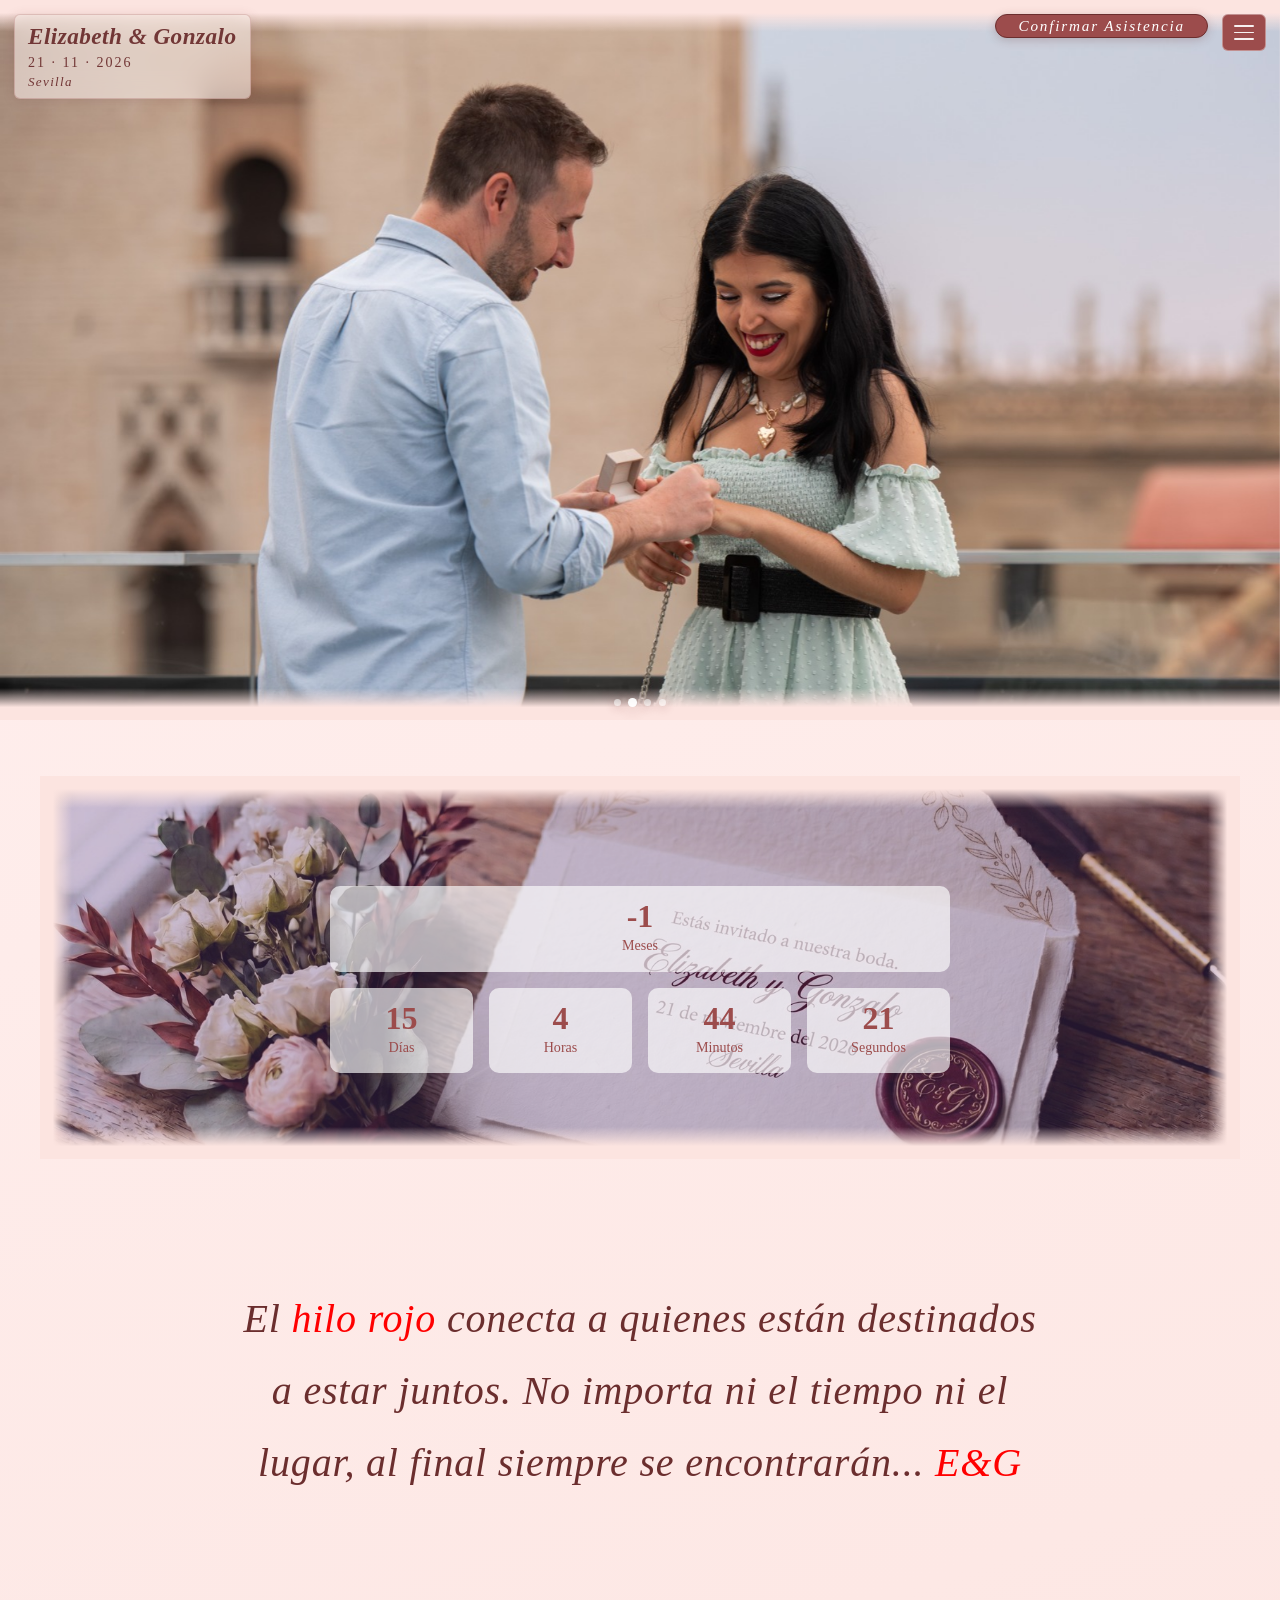
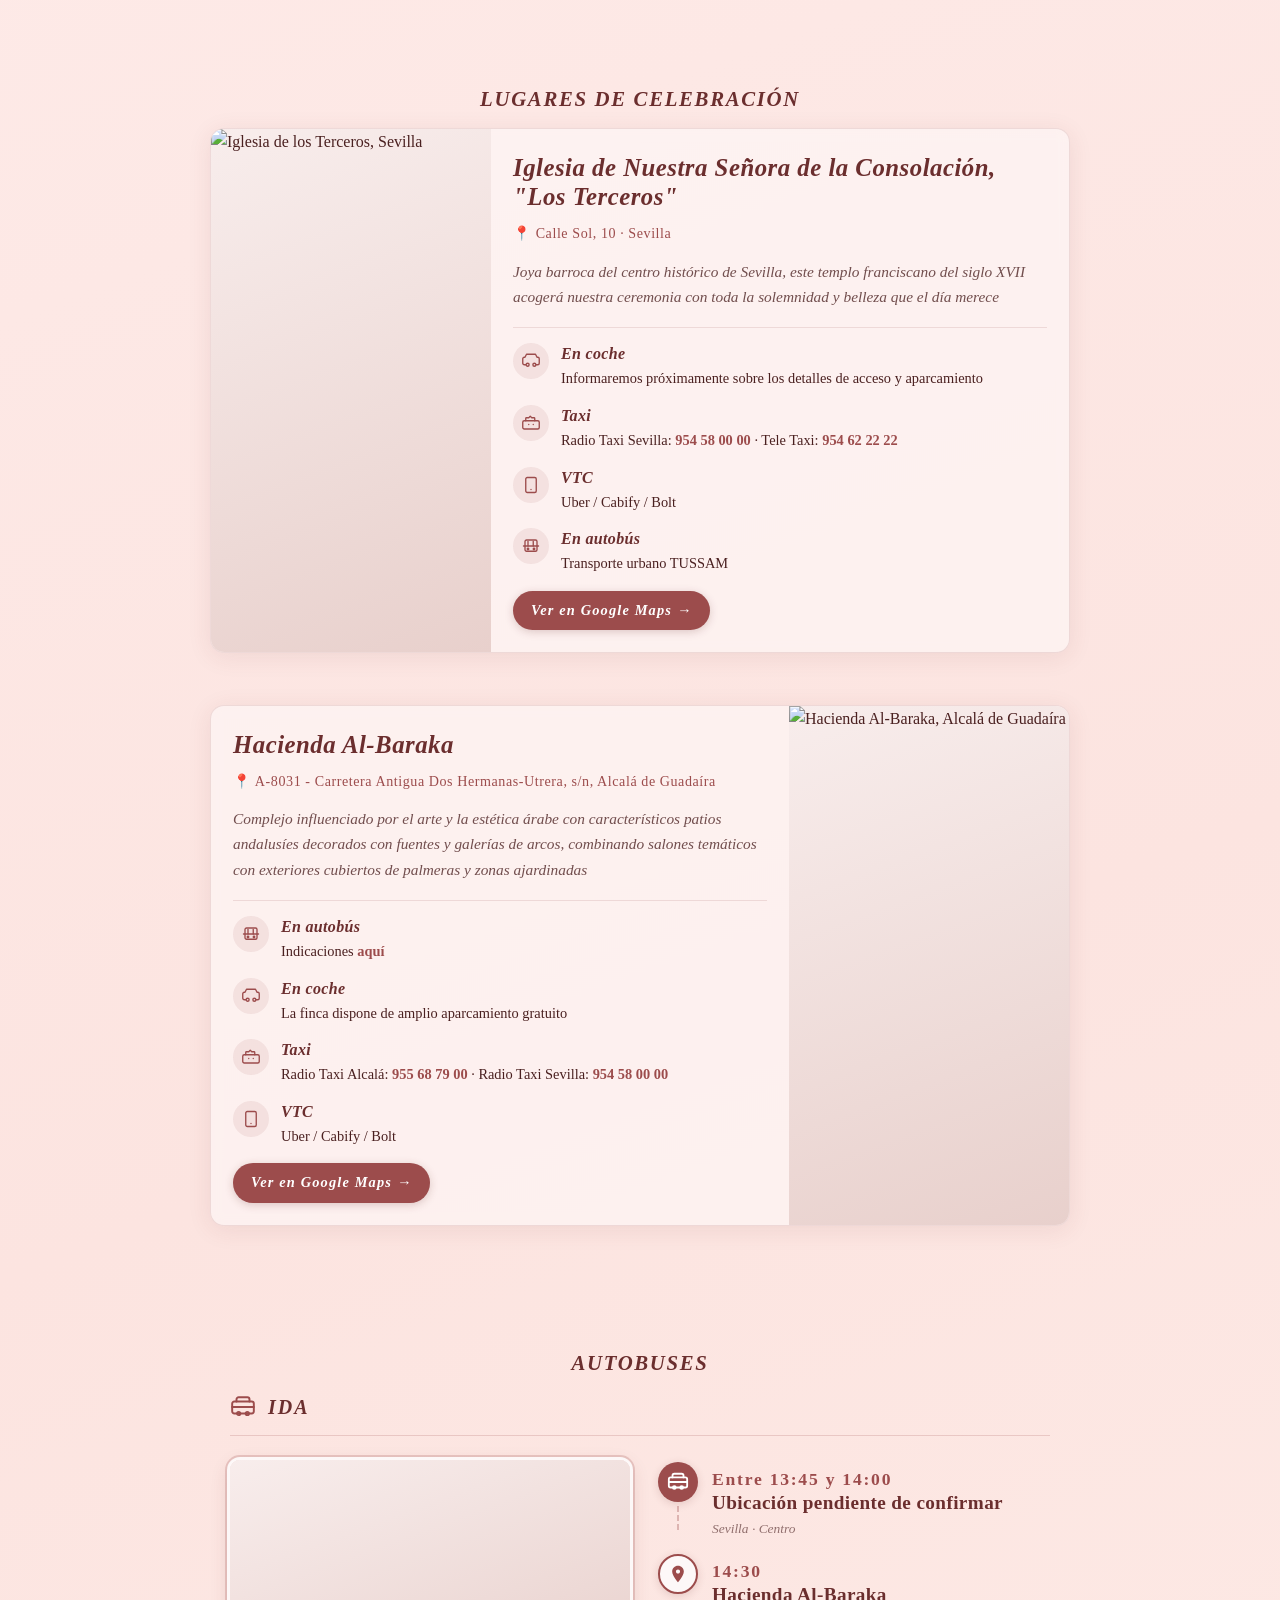
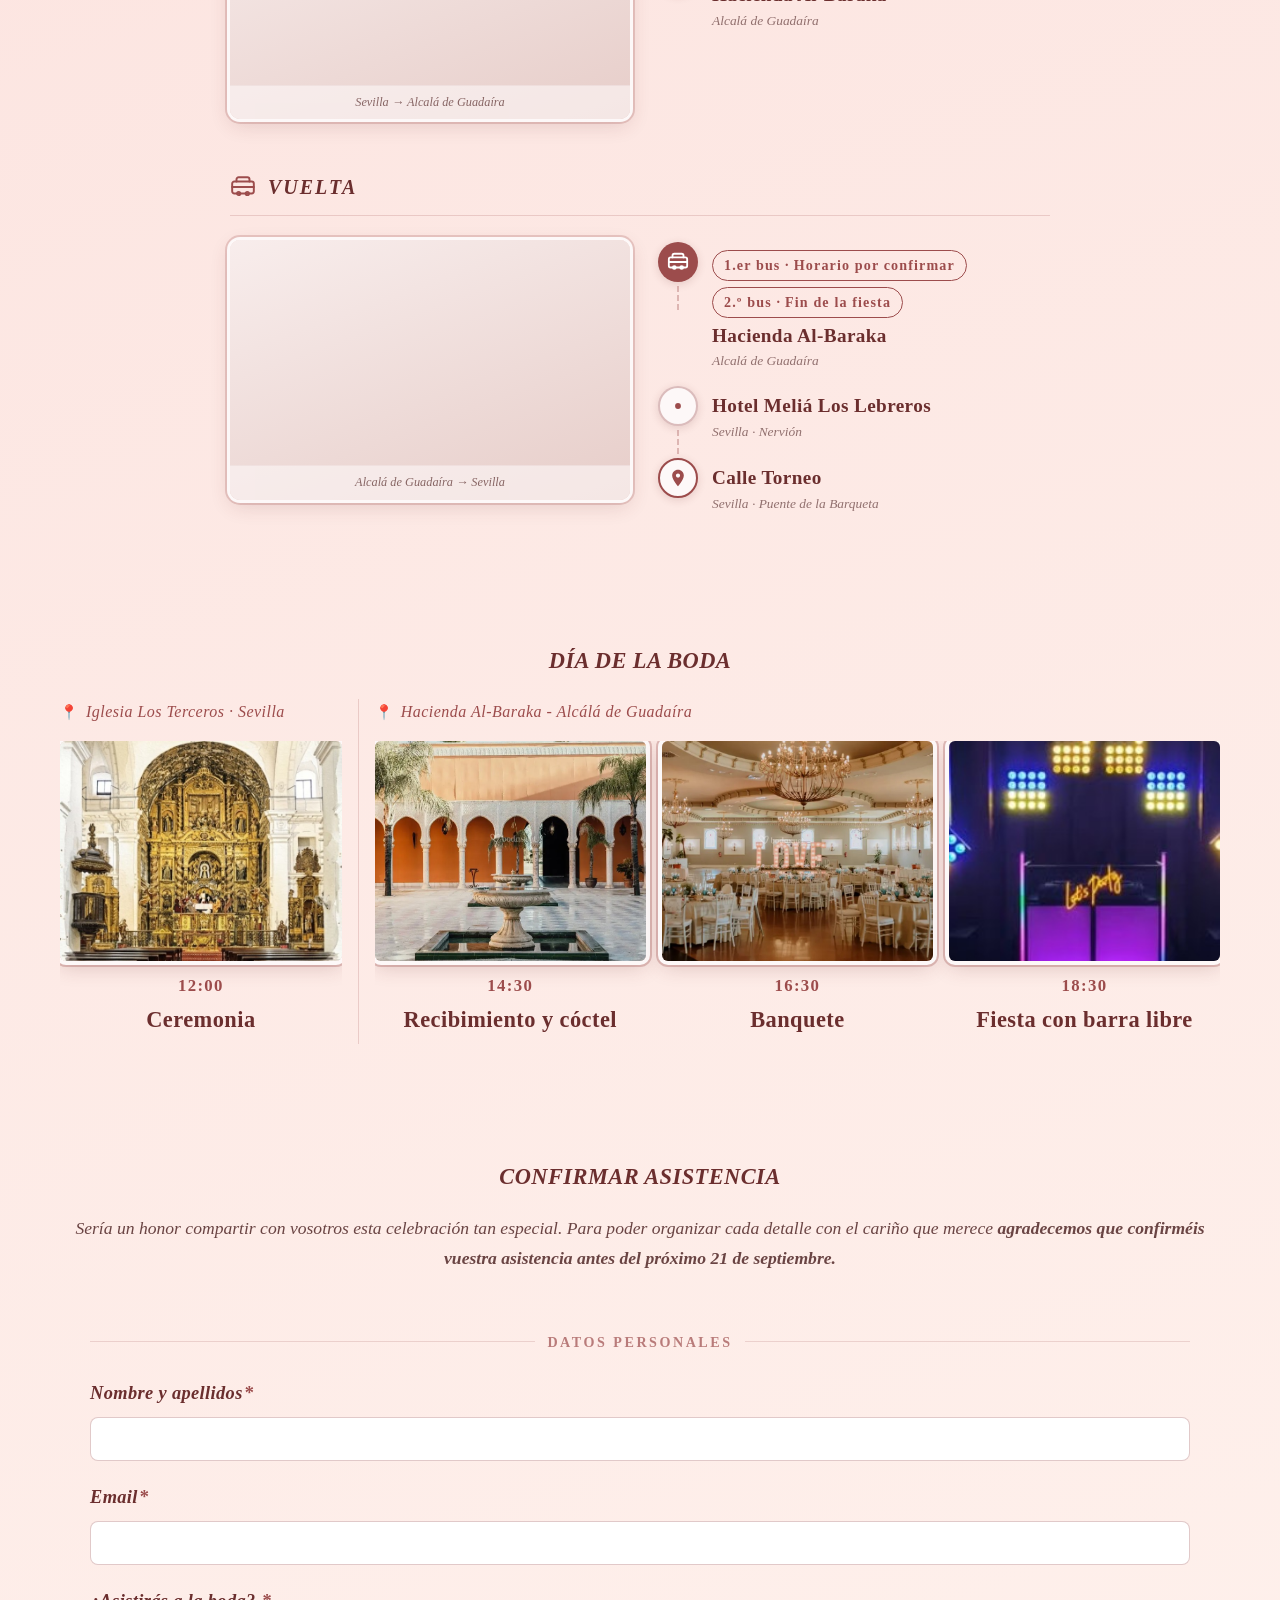
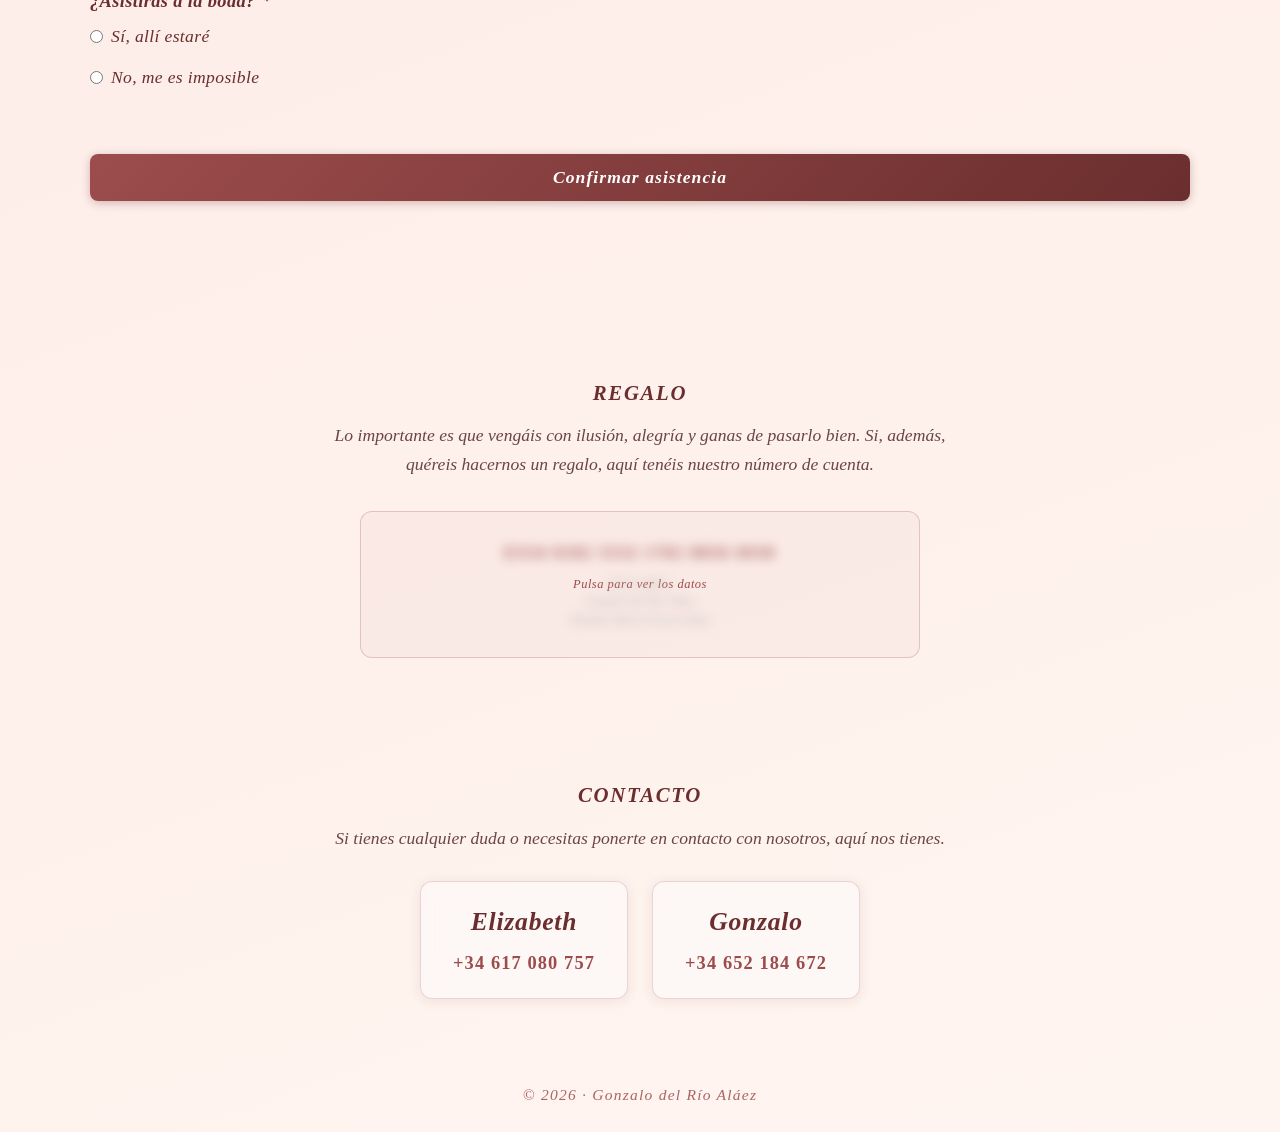
==== main.html @ ab2e9f63 "tarjeta regalo oculta" ====
<!DOCTYPE html>
<html lang="es">

<head>
    <meta charset="UTF-8">
    <meta name="viewport" content="width=device-width, initial-scale=1.0, viewport-fit=cover">
    <title>Elizabeth & Gonzalo | 21/11/26 | Sevilla</title>
    <link rel="icon" type="image/svg+xml"
        href="data:image/svg+xml,%3Csvg xmlns='http://www.w3.org/2000/svg' viewBox='0 0 64 64'%3E%3Crect width='64' height='64' rx='12' fill='%239c4c4c'/%3E%3Ctext x='50%25' y='54%25' dominant-baseline='middle' text-anchor='middle' font-family='Georgia%2C serif' font-size='22' font-style='italic' fill='white'%3EE%26amp%3BG%3C/text%3E%3C/svg%3E">
    <link rel="stylesheet" href="css/main.css">
    <meta http-equiv="Content-Security-Policy" content="default-src 'self'; script-src 'self' 'unsafe-inline'; style-src 'self' 'unsafe-inline' https://fonts.googleapis.com; font-src 'self' https://fonts.gstatic.com; img-src 'self' data:; frame-src https://docs.google.com; connect-src 'self' https://docs.google.com; media-src 'self';">
    <meta name="referrer" content="strict-origin-when-cross-origin">
</head>

<body>

    <!-- Sección 0: Imagen principal -->
    <section class="hero-image">

        <!-- Botón de confirmación directa -->
        <a class="confirm-shortcut" href="#confirmacion">Confirmar Asistencia</a>

        <!-- Botón de menú -->
        <button class="nav-toggle" id="navToggle" aria-label="Abrir menú" aria-expanded="false">
            <span class="nav-toggle-bar"></span>
            <span class="nav-toggle-bar"></span>
            <span class="nav-toggle-bar"></span>
        </button>

        <!-- Menú de navegación -->
        <nav class="hero-nav" id="heroNav" aria-hidden="true">
            <ul>
                <li><a href="#">Inicio</a></li>
                <li><a href="#countdown">Cuenta Atrás</a></li>
                <li><a href="#lugares">Lugares de celebración</a></li>
                <li><a href="#cronograma">Día de la boda</a></li>
                <li><a href="#autobuses">Autobuses</a></li>
                <li><a href="#confirmacion">Confirmar Asistencia</a></li>
                <li><a href="#regalo">Regalo</a></li>
                <li><a href="#contacto">Contacto</a></li>
            </ul>
        </nav>

        <!-- Slideshow de imágenes
             Cada slide tiene dos fuentes:
               - desktop (≥768px): fondo1-desktop.jpeg  → imagen horizontal/landscape
               - mobile  (<768px): fondo1-mobile.jpeg   → imagen vertical/portrait
             Puedes usar los mismos archivos o distintos según tus fotos. -->
        <div class="hero-slideshow">
            <div class="slide active" data-bg-desktop="assets/images/fondo1-desktop.jpeg"
                data-bg-mobile="assets/images/fondo1-mobile.jpeg">
                <picture>
                    <source media="(min-width: 768px)" srcset="assets/images/fondo1-desktop.jpeg">
                    <img src="assets/images/fondo1-mobile.jpeg" alt="Elizabeth y Gonzalo">
                </picture>
            </div>
            <div class="slide" data-bg-desktop="assets/images/fondo2-desktop.jpeg"
                data-bg-mobile="assets/images/fondo2-mobile.jpeg">
                <picture>
                    <source media="(min-width: 768px)" srcset="assets/images/fondo2-desktop.jpeg">
                    <img src="assets/images/fondo2-mobile.jpeg" alt="Elizabeth y Gonzalo">
                </picture>
            </div>
            <div class="slide" data-bg-desktop="assets/images/fondo3-desktop.jpeg"
                data-bg-mobile="assets/images/fondo3-mobile.jpeg">
                <picture>
                    <source media="(min-width: 768px)" srcset="assets/images/fondo3-desktop.jpeg">
                    <img src="assets/images/fondo3-mobile.jpeg" alt="Elizabeth y Gonzalo">
                </picture>
            </div>
            <div class="slide" data-bg-desktop="assets/images/fondo4-desktop.jpeg"
                data-bg-mobile="assets/images/fondo4-mobile.jpeg">
                <picture>
                    <source media="(min-width: 768px)" srcset="assets/images/fondo4-desktop.jpeg">
                    <img src="assets/images/fondo4-mobile.jpeg" alt="Elizabeth y Gonzalo">
                </picture>
            </div>
        </div>

        <!-- Texto superpuesto esquina superior izquierda -->
        <a href="#" class="hero-text-overlay" aria-label="Ir al inicio">
            <span class="hero-overlay-names">Elizabeth &amp; Gonzalo</span>
            <span class="hero-overlay-date">21 · 11 · 2026</span>
            <span class="hero-overlay-place">Sevilla</span>
        </a>
    </section>

    <!-- Sección 1: Héroe con Countdown -->
    <section class="hero" id="countdown">
        <div class="countdown reveal-stagger">
            <div class="countdown-item">
                <div id="months">0</div>
                <small>Meses</small>
            </div>
            <div class="countdown-item">
                <div id="days">0</div>
                <small>Días</small>
            </div>
            <div class="countdown-item">
                <div id="hours">0</div>
                <small>Horas</small>
            </div>
            <div class="countdown-item">
                <div id="minutes">0</div>
                <small>Minutos</small>
            </div>
            <div class="countdown-item">
                <div id="seconds">0</div>
                <small>Segundos</small>
            </div>
        </div>
    </section>

    <!-- Sección: Hilo Rojo -->
    <section class="red-thread-section" id="hilo-rojo">
        <svg class="red-thread-line" id="redThreadLine" viewBox="0 0 1200 18" preserveAspectRatio="none"
            aria-hidden="true">
            <path id="redThreadPath"
                d="M0,9 C20,3 40,15 60,9 C80,3 100,15 120,9 C140,3 160,15 180,9 C200,3 220,15 240,9 C260,3 280,15 300,9 C320,3 340,15 360,9 C380,3 400,15 420,9 C440,3 460,15 480,9 C500,3 520,15 540,9 C560,3 580,15 600,9 C620,3 640,15 660,9 C680,3 700,15 720,9 C740,3 760,15 780,9 C800,3 820,15 840,9 C860,3 880,15 900,9 C920,3 940,15 960,9 C980,3 1000,15 1020,9 C1040,3 1060,15 1080,9 C1100,3 1120,15 1140,9 C1160,3 1180,15 1200,9" />
        </svg>
        <p class="red-thread-text" id="redThreadText">
        </p>
        <svg class="red-thread-line" id="redThreadLineBottom" viewBox="0 0 1200 18" preserveAspectRatio="none"
            aria-hidden="true">
            <path id="redThreadPathBottom"
                d="M0,9 C20,3 40,15 60,9 C80,3 100,15 120,9 C140,3 160,15 180,9 C200,3 220,15 240,9 C260,3 280,15 300,9 C320,3 340,15 360,9 C380,3 400,15 420,9 C440,3 460,15 480,9 C500,3 520,15 540,9 C560,3 580,15 600,9 C620,3 640,15 660,9 C680,3 700,15 720,9 C740,3 760,15 780,9 C800,3 820,15 840,9 C860,3 880,15 900,9 C920,3 940,15 960,9 C980,3 1000,15 1020,9 C1040,3 1060,15 1080,9 C1100,3 1120,15 1140,9 C1160,3 1180,15 1200,9" />
        </svg>
    </section>

    <!-- Sección: Lugares de celebración -->
    <section class="venues-section" id="lugares">
        <h2 class="form-section__title">Lugares de celebración</h2>

        <!-- ── Iglesia ── -->
        <article class="venue-card reveal reveal--left">
            <div class="venue-card__img-wrap">
                <img class="venue-card__img" src="assets/images/lugar-iglesia.jpg"
                    alt="Iglesia de los Terceros, Sevilla" loading="lazy">
            </div>
            <div class="venue-card__body">
                <h3 class="venue-card__name">Iglesia de Nuestra Señora de la Consolación, "Los Terceros"</h3>
                <p class="venue-card__address">📍 Calle Sol, 10 · Sevilla</p>
                <p class="venue-card__desc">Joya barroca del centro histórico de Sevilla, este templo franciscano del
                    siglo XVII acogerá nuestra ceremonia con toda la solemnidad y belleza que el día merece</p>
                <div class="venue-card__transport">
                    <div class="venue-transport-item">
                        <span class="venue-transport-item__icon" aria-hidden="true">
                            <!-- coche -->
                            <svg viewBox="0 0 24 24" fill="none" stroke="currentColor" stroke-width="1.8"
                                stroke-linecap="round" stroke-linejoin="round">
                                <path
                                    d="M5 17H3a2 2 0 0 1-2-2V9a2 2 0 0 1 2-2h1l2-4h12l2 4h1a2 2 0 0 1 2 2v6a2 2 0 0 1-2 2h-2" />
                                <circle cx="7.5" cy="17" r="2" />
                                <circle cx="16.5" cy="17" r="2" />
                            </svg>
                        </span>
                        <div class="venue-transport-item__text">
                            <strong>En coche</strong>
                            <span>Informaremos próximamente sobre los detalles de acceso y aparcamiento</span>
                        </div>
                    </div>
                    <div class="venue-transport-item">
                        <span class="venue-transport-item__icon" aria-hidden="true">
                            <!-- taxi -->
                            <svg viewBox="0 0 24 24" fill="none" stroke="currentColor" stroke-width="1.8"
                                stroke-linecap="round" stroke-linejoin="round">
                                <rect x="1" y="9" width="22" height="11" rx="2" />
                                <path d="M5 9V6a1 1 0 0 1 1-1h3l2-2 2 2h3a1 1 0 0 1 1 1v3" />
                                <line x1="9" y1="14" x2="9" y2="14" />
                                <line x1="15" y1="14" x2="15" y2="14" />
                            </svg>
                        </span>
                        <div class="venue-transport-item__text">
                            <strong>Taxi</strong>
                            <span>Radio Taxi Sevilla: <a href="tel:954580000">954 58 00 00</a> · Tele Taxi: <a
                                    href="tel:954622222">954 62 22 22</a></span>
                        </div>
                    </div>
                    <div class="venue-transport-item">
                        <span class="venue-transport-item__icon" aria-hidden="true">
                            <!-- vtc -->
                            <svg viewBox="0 0 24 24" fill="none" stroke="currentColor" stroke-width="1.8"
                                stroke-linecap="round" stroke-linejoin="round">
                                <rect x="5" y="2" width="14" height="20" rx="2" />
                                <line x1="12" y1="18" x2="12.01" y2="18" />
                            </svg>
                        </span>
                        <div class="venue-transport-item__text">
                            <strong>VTC</strong>
                            <span>Uber / Cabify / Bolt</em></span>
                        </div>
                    </div>
                    <div class="venue-transport-item">
                        <span class="venue-transport-item__icon" aria-hidden="true">
                            <svg viewBox="0 0 24 24" fill="none" stroke="currentColor" stroke-width="1.8"
                                stroke-linecap="round" stroke-linejoin="round">
                                <path d="M8 6v6" />
                                <path d="M15 6v6" />
                                <path d="M2 12h20" />
                                <path d="M4 6a2 2 0 0 1 2-2h12a2 2 0 0 1 2 2v11a2 2 0 0 1-2 2H6a2 2 0 0 1-2-2V6z" />
                                <circle cx="8" cy="16" r="1" />
                                <circle cx="16" cy="16" r="1" />
                            </svg>
                        </span>
                        <div class="venue-transport-item__text">
                            <strong>En autobús</strong>
                            <span>Transporte urbano TUSSAM</span>
                        </div>
                    </div>
                </div>
                <a class="venue-card__map-btn" href="https://maps.app.goo.gl/nYLEumkEwZChgWUt6" target="_blank"
                    rel="noopener noreferrer">Ver en Google Maps →</a>
            </div>
        </article>

        <!-- ── Hacienda ── -->
        <article class="venue-card venue-card--reverse reveal reveal--right">
            <div class="venue-card__img-wrap">
                <img class="venue-card__img" src="assets/images/lugar-hacienda.jpg"
                    alt="Hacienda Al-Baraka, Alcalá de Guadaíra" loading="lazy">
            </div>
            <div class="venue-card__body">
                <h3 class="venue-card__name">Hacienda Al-Baraka</h3>
                <p class="venue-card__address">📍 A-8031 - Carretera Antigua Dos Hermanas-Utrera, s/n, Alcalá de
                    Guadaíra</p>
                <p class="venue-card__desc">Complejo influenciado por el arte y la estética árabe con característicos
                    patios andalusíes decorados con fuentes y galerías de arcos, combinando salones temáticos con
                    exteriores cubiertos de palmeras y zonas ajardinadas</p>
                <div class="venue-card__transport">
                    <div class="venue-transport-item">
                        <span class="venue-transport-item__icon" aria-hidden="true">
                            <svg viewBox="0 0 24 24" fill="none" stroke="currentColor" stroke-width="1.8"
                                stroke-linecap="round" stroke-linejoin="round">
                                <path d="M8 6v6" />
                                <path d="M15 6v6" />
                                <path d="M2 12h20" />
                                <path d="M4 6a2 2 0 0 1 2-2h12a2 2 0 0 1 2 2v11a2 2 0 0 1-2 2H6a2 2 0 0 1-2-2V6z" />
                                <circle cx="8" cy="16" r="1" />
                                <circle cx="16" cy="16" r="1" />
                            </svg>
                        </span>
                        <div class="venue-transport-item__text">
                            <strong>En autobús</strong>
                            <span>Indicaciones <a href="#autobuses">aquí</a></span>
                        </div>
                    </div>
                    <div class="venue-transport-item">
                        <span class="venue-transport-item__icon" aria-hidden="true">
                            <svg viewBox="0 0 24 24" fill="none" stroke="currentColor" stroke-width="1.8"
                                stroke-linecap="round" stroke-linejoin="round">
                                <path
                                    d="M5 17H3a2 2 0 0 1-2-2V9a2 2 0 0 1 2-2h1l2-4h12l2 4h1a2 2 0 0 1 2 2v6a2 2 0 0 1-2 2h-2" />
                                <circle cx="7.5" cy="17" r="2" />
                                <circle cx="16.5" cy="17" r="2" />
                            </svg>
                        </span>
                        <div class="venue-transport-item__text">
                            <strong>En coche</strong>
                            <span>La finca dispone de amplio aparcamiento gratuito</span>
                        </div>
                    </div>
                    <div class="venue-transport-item">
                        <span class="venue-transport-item__icon" aria-hidden="true">
                            <svg viewBox="0 0 24 24" fill="none" stroke="currentColor" stroke-width="1.8"
                                stroke-linecap="round" stroke-linejoin="round">
                                <rect x="1" y="9" width="22" height="11" rx="2" />
                                <path d="M5 9V6a1 1 0 0 1 1-1h3l2-2 2 2h3a1 1 0 0 1 1 1v3" />
                                <line x1="9" y1="14" x2="9" y2="14" />
                                <line x1="15" y1="14" x2="15" y2="14" />
                            </svg>
                        </span>
                        <div class="venue-transport-item__text">
                            <strong>Taxi</strong>
                            <span>Radio Taxi Alcalá: <a href="tel:955687900">955 68 79 00</a> · Radio Taxi Sevilla: <a
                                    href="tel:954580000">954 58 00 00</a></span>
                        </div>
                    </div>
                    <div class="venue-transport-item">
                        <span class="venue-transport-item__icon" aria-hidden="true">
                            <svg viewBox="0 0 24 24" fill="none" stroke="currentColor" stroke-width="1.8"
                                stroke-linecap="round" stroke-linejoin="round">
                                <rect x="5" y="2" width="14" height="20" rx="2" />
                                <line x1="12" y1="18" x2="12.01" y2="18" />
                            </svg>
                        </span>
                        <div class="venue-transport-item__text">
                            <strong>VTC</strong>
                            <span>Uber / Cabify / Bolt</em></span>
                        </div>
                    </div>
                </div>
                <a class="venue-card__map-btn" href="https://maps.app.goo.gl/G58K5i88nBMpqXDCA" target="_blank"
                    rel="noopener noreferrer">Ver en Google Maps →</a>
            </div>
        </article>

    </section><!-- /#lugares -->

    <!-- Grid de secciones (2 columnas en desktop) -->
    <div class="sections-grid">

        <!-- Sección: Autobuses -->
        <section class="buses-section reveal" id="autobuses">
            <h2 class="form-section__title">Autobuses</h2>

            <!-- ── IDA ── -->
            <div class="bus-route">
                <div class="bus-route__header reveal reveal--left">
                    <svg class="bus-route__icon" viewBox="0 0 24 24" aria-hidden="true" fill="none"
                        stroke="currentColor" stroke-width="1.8" stroke-linecap="round" stroke-linejoin="round">
                        <rect x="2" y="7" width="20" height="11" rx="2" />
                        <path d="M6 7V5a2 2 0 0 1 2-2h8a2 2 0 0 1 2 2v2" />
                        <circle cx="8" cy="18" r="1.5" />
                        <circle cx="16" cy="18" r="1.5" />
                        <path d="M2 12h20" />
                    </svg>
                    <span class="bus-route__title">Ida</span>
                </div>
                <div class="bus-route__body">
                    <div class="bus-video-wrap">
                        <video class="bus-video" src="assets/videos/bus_ida.mp4" autoplay muted loop playsinline
                            aria-label="Vídeo ilustrativo del trayecto de ida al lugar de la boda"></video>
                        <p class="bus-video__caption">Sevilla → Alcalá de Guadaíra</p>
                    </div>
                    <div class="bus-stops">
                        <!-- Parada 1: salida -->
                        <div class="bus-stop">
                            <div class="bus-stop__track">
                                <div class="bus-stop__marker bus-stop__marker--depart">
                                    <svg viewBox="0 0 24 24" fill="none" stroke="currentColor" stroke-width="2"
                                        stroke-linecap="round" stroke-linejoin="round" aria-hidden="true">
                                        <rect x="2" y="7" width="20" height="11" rx="2" />
                                        <path d="M6 7V5a2 2 0 0 1 2-2h8a2 2 0 0 1 2 2v2" />
                                        <circle cx="8" cy="18" r="1.5" />
                                        <circle cx="16" cy="18" r="1.5" />
                                        <path d="M2 12h20" />
                                    </svg>
                                </div>
                                <div class="bus-stop__line"></div>
                            </div>
                            <div class="bus-stop__content">
                                <time class="bus-stop__time">Entre 13:45 y 14:00</time>
                                <span class="bus-stop__name">Ubicación pendiente de confirmar</span>
                                <span class="bus-stop__place">Sevilla · Centro</span>
                            </div>
                        </div>
                        <!-- Parada 2: llegada -->
                        <div class="bus-stop">
                            <div class="bus-stop__track">
                                <div class="bus-stop__marker bus-stop__marker--arrive">
                                    <svg viewBox="0 0 24 24" fill="currentColor" aria-hidden="true">
                                        <path
                                            d="M12 2C8.13 2 5 5.13 5 9c0 5.25 7 13 7 13s7-7.75 7-13c0-3.87-3.13-7-7-7zm0 9.5c-1.38 0-2.5-1.12-2.5-2.5s1.12-2.5 2.5-2.5 2.5 1.12 2.5 2.5-1.12 2.5-2.5 2.5z" />
                                    </svg>
                                </div>
                            </div>
                            <div class="bus-stop__content">
                                <time class="bus-stop__time">14:30</time>
                                <span class="bus-stop__name">Hacienda Al-Baraka</span>
                                <span class="bus-stop__place">Alcalá de Guadaíra</span>
                            </div>
                        </div>
                    </div>
                </div>
            </div>

            <!-- ── VUELTA ── -->
            <div class="bus-route">
                <div class="bus-route__header reveal reveal--right">
                    <svg class="bus-route__icon" viewBox="0 0 24 24" aria-hidden="true" fill="none"
                        stroke="currentColor" stroke-width="1.8" stroke-linecap="round" stroke-linejoin="round">
                        <rect x="2" y="7" width="20" height="11" rx="2" />
                        <path d="M6 7V5a2 2 0 0 1 2-2h8a2 2 0 0 1 2 2v2" />
                        <circle cx="8" cy="18" r="1.5" />
                        <circle cx="16" cy="18" r="1.5" />
                        <path d="M2 12h20" />
                    </svg>
                    <span class="bus-route__title">Vuelta</span>
                </div>
                <div class="bus-route__body">
                    <div class="bus-video-wrap">
                        <video class="bus-video" src="assets/videos/bus_vuelta.mp4" autoplay muted loop playsinline
                            aria-label="Vídeo ilustrativo del trayecto de vuelta desde la hacienda"></video>
                        <p class="bus-video__caption">Alcalá de Guadaíra → Sevilla</p>
                    </div>
                    <div class="bus-stops">
                        <!-- Parada 1: salida con dos horarios -->
                        <div class="bus-stop">
                            <div class="bus-stop__track">
                                <div class="bus-stop__marker bus-stop__marker--depart">
                                    <svg viewBox="0 0 24 24" fill="none" stroke="currentColor" stroke-width="2"
                                        stroke-linecap="round" stroke-linejoin="round" aria-hidden="true">
                                        <rect x="2" y="7" width="20" height="11" rx="2" />
                                        <path d="M6 7V5a2 2 0 0 1 2-2h8a2 2 0 0 1 2 2v2" />
                                        <circle cx="8" cy="18" r="1.5" />
                                        <circle cx="16" cy="18" r="1.5" />
                                        <path d="M2 12h20" />
                                    </svg>
                                </div>
                                <div class="bus-stop__line"></div>
                            </div>
                            <div class="bus-stop__content">
                                <div class="bus-stop__times">
                                    <span class="bus-stop__time-pill bus-stop__time-pill--second">1.er bus ·
                                        <time>Horario por confirmar</time></span>
                                    <span class="bus-stop__time-pill bus-stop__time-pill--second">2.º bus ·
                                        <time>Fin de la fiesta</time></span>
                                </div>
                                <span class="bus-stop__name">Hacienda Al-Baraka</span>
                                <span class="bus-stop__place">Alcalá de Guadaíra</span>
                            </div>
                        </div>
                        <!-- Parada 2: intermedia -->
                        <div class="bus-stop">
                            <div class="bus-stop__track">
                                <div class="bus-stop__marker bus-stop__marker--mid">
                                    <svg viewBox="0 0 24 24" fill="currentColor" aria-hidden="true">
                                        <circle cx="12" cy="12" r="5" />
                                    </svg>
                                </div>
                                <div class="bus-stop__line"></div>
                            </div>
                            <div class="bus-stop__content">
                                <span class="bus-stop__name">Hotel Meliá Los Lebreros</span>
                                <span class="bus-stop__place">Sevilla · Nervión</span>
                            </div>
                        </div>
                        <!-- Parada 3: llegada -->
                        <div class="bus-stop">
                            <div class="bus-stop__track">
                                <div class="bus-stop__marker bus-stop__marker--arrive">
                                    <svg viewBox="0 0 24 24" fill="currentColor" aria-hidden="true">
                                        <path
                                            d="M12 2C8.13 2 5 5.13 5 9c0 5.25 7 13 7 13s7-7.75 7-13c0-3.87-3.13-7-7-7zm0 9.5c-1.38 0-2.5-1.12-2.5-2.5s1.12-2.5 2.5-2.5 2.5 1.12 2.5 2.5-1.12 2.5-2.5 2.5z" />
                                    </svg>
                                </div>
                            </div>
                            <div class="bus-stop__content">
                                <span class="bus-stop__name">Calle Torneo</span>
                                <span class="bus-stop__place">Sevilla · Puente de la Barqueta</span>
                            </div>
                        </div>
                    </div>
                </div>
            </div><!-- /.bus-route vuelta -->

        </section><!-- /#autobuses -->

        <!-- Sección: Timeline -->
        <section class="timeline reveal" id="cronograma">
            <h2 class="form-section__title">Día de la boda</h2>
            <div class="timeline-groups-row">

                <!-- Grupo 1: Iglesia de los Terceros -->
                <div class="timeline-group">
                    <a href="https://maps.app.goo.gl/nYLEumkEwZChgWUt6" target="_blank" rel="noopener noreferrer">
                        <div class="timeline-group-header reveal reveal--left">
                            <span class="timeline-group-location">Iglesia Los Terceros · Sevilla</span>
                        </div>
                    </a>
                    <div class="timeline-steps reveal-stagger">
                        <div class="timeline-step">
                            <img class="step-painting" src="assets/images/cronograma-ceremonia.jpg" alt="Ceremonia">
                            <div class="step-info">
                                <span class="step-time">12:00</span>
                                <strong class="step-title">Ceremonia</strong>
                            </div>
                        </div>
                    </div>
                </div>

                <!-- Grupo 2: Hacienda Al-Baraka -->
                <div class="timeline-group">
                    <a href="https://maps.app.goo.gl/G58K5i88nBMpqXDCA" target="_blank" rel="noopener noreferrer">
                        <div class="timeline-group-header reveal reveal--left">
                            <span class="timeline-group-location">Hacienda Al-Baraka - Alcálá de Guadaíra</span>
                        </div>
                    </a>
                    <div class="timeline-steps reveal-stagger">
                        <div class="timeline-step">
                            <img class="step-painting" src="assets/images/cronograma-coctel.jpg" alt="Cóctel">
                            <div class="step-info">
                                <span class="step-time">14:30</span>
                                <strong class="step-title">Recibimiento y cóctel</strong>
                            </div>
                        </div>

                        <div class="timeline-step">
                            <img class="step-painting" src="assets/images/cronograma-comida.jpg" alt="Comida">
                            <div class="step-info">
                                <span class="step-time">16:30</span>
                                <strong class="step-title">Banquete</strong>
                            </div>
                        </div>

                        <div class="timeline-step">
                            <img class="step-painting" src="assets/images/cronograma-fiesta.jpg"
                                alt="Fiesta con barra libre">
                            <div class="step-info">
                                <span class="step-time">18:30</span>
                                <strong class="step-title">Fiesta con barra libre</strong>
                            </div>
                        </div>
                    </div>
                </div>

            </div><!-- /.timeline-groups-row -->

        </section>

        <!-- Sección 3: Formulario -->
        <section class="form-section reveal" id="confirmacion">
            <h2 class="form-section__title">Confirmar Asistencia</h2>
            <p class="form-section__subtitle">Sería un honor compartir con vosotros esta celebración tan especial. Para
                poder organizar cada detalle con el cariño que merece <strong>agradecemos que confirméis vuestra
                    asistencia antes del próximo 21 de septiembre.</strong></p>

            <form id="weddingRsvpForm" name="wedding-rsvp"
                action="https://docs.google.com/forms/d/e/1FAIpQLScknFhrSgY9l_ARf3i2K1pUocwlVXobr12HmDrmP2iJKg0fHQ/formResponse"
                method="POST" target="google-form-response-frame" novalidate>

                <!-- Grupo 1: Datos Personales -->
                <fieldset class="form-fieldset" id="fieldset-datos-personales">
                    <legend class="form-fieldset__legend">Datos Personales</legend>

                    <!-- Siempre visible: nombre -->
                    <div class="form-group" id="group-nombre">
                        <label for="input-nombre">Nombre y apellidos<span class="required-mark">*</span></label>
                        <input type="text" id="input-nombre" name="entry.1377299420" required autocomplete="name">
                        <span class="field-error" id="error-nombre">Este campo es obligatorio</span>
                    </div>

                    <!-- Siempre visible: email -->
                    <div class="form-group" id="group-email">
                        <label for="input-email">Email<span class="required-mark">*</span></label>
                        <input type="email" id="input-email" name="entry.811946381" required autocomplete="email">
                        <span class="field-error" id="error-email">Introduce un email válido</span>
                    </div>

                    <!-- Siempre visible: asistencia -->
                    <div class="form-group" id="group-asistencia">
                        <label>¿Asistirás a la boda? <span class="required-mark">*</span></label>
                        <div class="radio-group">
                            <label><input type="radio" name="entry.877086558" value="Sí" id="asistencia-si" required>
                                Sí,
                                allí estaré</label>
                            <label><input type="radio" name="entry.877086558" value="No" id="asistencia-no"> No, me es
                                imposible</label>
                        </div>
                        <span class="field-error" id="error-asistencia">Este campo es obligatorio</span>
                    </div>

                    <!-- Visible si asistencia = Sí -->
                    <div class="form-group form-group--hidden" id="group-acompanante">
                        <label>¿Vienes con acompañante?<span class="required-mark">*</span></label>
                        <div class="radio-group">
                            <label><input type="radio" name="entry.1899259683" value="Sí" id="acompanante-si">
                                Sí</label>
                            <label><input type="radio" name="entry.1899259683" value="No" id="acompanante-no">
                                No</label>
                        </div>
                        <span class="field-error" id="error-acompanante">Este campo es obligatorio</span>
                    </div>
                    <!-- Visible si acompañante = Sí -->
                    <div class="form-group form-group--hidden" id="group-nombre-acompanante">
                        <label for="input-nombre-acompanante">Nombre y apellidos del acompañante<span
                                class="required-mark">*</span></label>
                        <input type="text" id="input-nombre-acompanante" name="entry.1911705945" autocomplete="off">
                        <span class="field-error" id="error-nombre-acompanante">Este campo es obligatorio</span>
                    </div>

                    <!-- Visible si asistencia = Sí -->
                    <div class="form-group form-group--hidden" id="group-hijos">
                        <label>¿Vienes con hijos?<span class="required-mark">*</span></label>
                        <div class="radio-group">
                            <label><input type="radio" name="entry.186004565" value="Sí" id="hijos-si"> Sí</label>
                            <label><input type="radio" name="entry.186004565" value="No" id="hijos-no"> No</label>
                        </div>
                        <span class="field-error" id="error-hijos">Este campo es obligatorio</span>
                    </div>

                    <!-- Visible si hijos = Sí -->
                    <div class="form-group form-group--hidden" id="group-hijos-detalle">
                        <label for="input-hijos-detalle">Indicar el número de niños, nombre y apellidos, edad y si
                            necesitan menú
                            infantil<span class="required-mark">*</span></label>
                        <input type="text" id="input-hijos-detalle" name="entry.167933810" autocomplete="off">
                        <span class="field-error" id="error-hijos-detalle">Este campo es obligatorio</span>
                    </div>

                </fieldset>

                <!-- Grupo 2: Comida -->
                <fieldset class="form-fieldset form-fieldset--hidden" id="fieldset-comida">
                    <legend class="form-fieldset__legend">Comida</legend>

                    <!-- Visible si asistencia = Sí -->
                    <div class="form-group form-group--hidden" id="group-alergias">
                        <label for="input-alergias">¿Eres celíaco, tienes alguna alergia, intolerancia o restricción
                            alimenticia?<span class="required-mark">*</span> <span class="label-hint">Incluye también a
                                tu acompañante si
                                aplica. Si no tienes, escribe "No"</span></label>
                        <input type="text" id="input-alergias" name="entry.1585004093" autocomplete="off">
                        <span class="field-error" id="error-alergias">Este campo es obligatorio</span>
                    </div>

                    <!-- Visible si asistencia = Sí -->
                    <div class="form-group form-group--hidden" id="group-vegano">
                        <label for="input-vegano">¿Eres vegano o vegetariano?<span class="required-mark">*</span> <span
                                class="label-hint">Incluye también a
                                tu acompañante si aplica. Si no, escribe "No"</span></label>
                        <input type="text" id="input-vegano" name="entry.995815532" autocomplete="off">
                        <span class="field-error" id="error-vegano">Este campo es obligatorio</span>
                    </div>

                </fieldset>

                <!-- Grupo 3: Transporte -->
                <fieldset class="form-fieldset form-fieldset--hidden" id="fieldset-transporte">
                    <legend class="form-fieldset__legend">Transporte</legend>

                    <div class="form-group form-group--hidden" id="group-bus-ida">
                        <label>¿Necesitarás autobús de ida?<span class="required-mark">*</span></label>
                        <div class="radio-group">
                            <label><input type="radio" name="entry.1679883743" value="Sí"> Sí</label>
                            <label><input type="radio" name="entry.1679883743" value="No"> No</label>
                        </div>
                        <span class="field-error" id="error-bus-ida">Este campo es obligatorio</span>
                    </div>

                    <div class="form-group form-group--hidden" id="group-bus-vuelta">
                        <label>¿Necesitarás autobús de vuelta?<span class="required-mark">*</span></label>
                        <div class="radio-group">
                            <label><input type="radio" name="entry.303435702" value="Sí" id="bus-vuelta-si"> Sí</label>
                            <label><input type="radio" name="entry.303435702" value="No" id="bus-vuelta-no"> No</label>
                        </div>
                        <span class="field-error" id="error-bus-vuelta">Este campo es obligatorio</span>
                    </div>

                    <!-- Visible si bus vuelta = Sí -->
                    <div class="form-group form-group--hidden" id="group-bus-vuelta-cual">
                        <label>¿Qué autobús de vuelta cogerás?<span class="required-mark">*</span></label>
                        <div class="radio-group">
                            <label><input type="radio" name="entry.595612430"
                                    value="El primero, dos horas después del baile nupcial"> El primero, dos horas
                                después
                                del baile nupcial</label>
                            <label><input type="radio" name="entry.595612430"
                                    value="El segundo, me quedaré hasta el final de la fiesta"> El segundo, me quedaré
                                hasta
                                el final de la fiesta</label>
                        </div>
                        <span class="field-error" id="error-bus-vuelta-cual">Este campo es obligatorio</span>
                    </div>

                </fieldset>

                <!-- Grupo 4: Adicionales -->
                <fieldset class="form-fieldset form-fieldset--hidden" id="fieldset-adicionales">
                    <legend class="form-fieldset__legend">Sugerencias</legend>

                    <div class="form-group form-group--hidden" id="group-cancion">
                        <label for="input-cancion">La canción que no puede faltar ese día</label>
                        <input type="text" id="input-cancion" name="entry.1537385872" autocomplete="off">
                    </div>

                    <div class="form-group form-group--hidden" id="group-comentario">
                        <label for="input-comentario">¿Algún comentario para los novios?</label>
                        <input type="text" id="input-comentario" name="entry.750000412" autocomplete="off">
                    </div>

                </fieldset>

                <button id="weddingRsvpSubmit" type="submit">Confirmar asistencia</button>
            </form>
            <p id="formStatus" class="form-status" hidden aria-live="polite"></p>
            <iframe name="google-form-response-frame" id="googleFormResponseFrame" class="form-response-frame"
                title="Respuesta del formulario" sandbox="allow-forms allow-scripts allow-same-origin"></iframe>
        </section>

    </div><!-- /sections-grid -->

    <!-- Sección 4: Cierre -->
    <section id="regalo" class="reveal">
        <h2 class="form-section__title">REGALO</h2>
        <p class="form-section__subtitle">Lo importante es que vengáis con ilusión, alegría y ganas de pasarlo bien. Si, además, quéreis hacernos un regalo, aquí tenéis nuestro número de cuenta.</p>
        <div class="regalo-cuenta" id="regaloCuenta" role="button" tabindex="0" aria-label="Pulsa para ver los datos bancarios">
            <span class="regalo-cuenta__hint">Pulsa para ver los datos</span>
            <div class="regalo-cuenta__content">
                <p class="regalo-cuenta__iban">ES34 0182 5332 1702 0856 6930</p>
                <p class="regalo-cuenta__titulares"><span class="regalo-cuenta__titulares-label">Titulares:</span><br>Gonzalo del Río Aláez<br>Elisabet María Pereira Ruiz</p>
            </div>
        </div>
    </section>

    <!-- Sección 5: Contacto -->
    <section class="contact-sectionm reveal" id="contacto">
        <h2 class="form-section__title">CONTACTO</h2>
        <p class="form-section__subtitle">Si tienes cualquier duda o necesitas ponerte en contacto con nosotros, aquí nos tienes.
        </p>
        <div class="contact-cards reveal-stagger">
            <div class="contact-card">
                <span class="contact-name">Elizabeth</span>
                <a class="contact-phone" href="tel:+34617080757">+34 617 080 757</a>
            </div>
            <div class="contact-card">
                <span class="contact-name">Gonzalo</span>
                <a class="contact-phone" href="tel:+34652184672">+34 652 184 672</a>
            </div>
        </div>
    </section>
    <footer class="site-footer">
        <p class="site-footer__copy">&copy; 2026 · Gonzalo del Río Aláez</p>
    </footer>

    <script src="js/main.js"></script>
    <script>
    (function () {
        var card = document.getElementById('regaloCuenta');
        if (!card) return;
        function reveal() {
            card.classList.add('is-revealed');
            card.setAttribute('aria-label', 'Datos bancarios visibles');
        }
        card.addEventListener('click', reveal);
        card.addEventListener('keydown', function (e) {
            if (e.key === 'Enter' || e.key === ' ') { e.preventDefault(); reveal(); }
        });
    })();
    </script>
</body>

</html>
---- css/main.css ----
@import url('https://fonts.googleapis.com/css2?family=Cormorant+Garamond:ital,wght@1,400;1,600&display=swap');

:root {
    --primary: #9c4c4c;
    --primary-dark: #6b2e2e;
    --surface: #fdf8f8;
    --surface-soft: #f8edec;
    --text: #4a2020;
    --text-on-dark: #ffffff;
}

* {
    margin: 0;
    padding: 0;
    box-sizing: border-box;
}

html {
    scroll-behavior: smooth;
    overflow-x: hidden;
}

/* ── Scroll reveal ── */
.reveal {
    opacity: 0;
    transform: translateY(28px);
    transition: opacity 0.7s ease, transform 0.7s ease;
}

.reveal.reveal--left {
    transform: translateX(-32px);
}

.reveal.reveal--right {
    transform: translateX(32px);
}

.reveal.is-visible {
    opacity: 1;
    transform: translate(0, 0);
}

/* Delays escalonados para grupos de elementos */
.reveal-stagger > * {
    opacity: 0;
    transform: translateY(20px);
    transition: opacity 0.55s ease, transform 0.55s ease;
}

.reveal-stagger.is-visible > *:nth-child(1) { transition-delay: 0s; }
.reveal-stagger.is-visible > *:nth-child(2) { transition-delay: 0.1s; }
.reveal-stagger.is-visible > *:nth-child(3) { transition-delay: 0.2s; }
.reveal-stagger.is-visible > *:nth-child(4) { transition-delay: 0.3s; }
.reveal-stagger.is-visible > *:nth-child(5) { transition-delay: 0.4s; }

.reveal-stagger.is-visible > * {
    opacity: 1;
    transform: translateY(0);
}

/* Animación sutil en la imagen hero al cargar */
@keyframes heroFadeIn {
    from { opacity: 0; transform: scale(1.03); }
    to   { opacity: 1; transform: scale(1); }
}

.hero-slideshow .slide.active img {
    animation: heroFadeIn 1.2s ease both;
}

/* Animación del overlay de texto al cargar */
@keyframes overlaySlideIn {
    from { opacity: 0; transform: translateX(-16px) translateZ(0); }
    to   { opacity: 1; transform: translateX(0)    translateZ(0); }
}

@keyframes overlaySlideInRight {
    from { opacity: 0; transform: translateX(16px) translateZ(0); }
    to   { opacity: 1; transform: translateX(0)   translateZ(0); }
}

.hero-text-overlay {
    animation: overlaySlideIn 0.9s 0.4s ease both;
}

body {
    font-family: 'Georgia', serif;
    color: var(--text);
    line-height: 1.6;
    background: linear-gradient(160deg, #fff0ef 0%, #fce4e0 45%, #fff5f0 100%);
    overflow-x: clip; /* clip en lugar de hidden: no crea contexto de scroll en iOS */
}

section {
    padding: 42px 16px;
    max-width: 1200px;
    margin: 0 auto;
}

a {
    color: var(--primary);
    text-decoration: none;
    transition: color 0.2s;
}

/* Sección 1: Titular y Countdown */
.hero {
    text-align: center;
    background: url('../assets/images/sobre_abierto.jpg') center center / cover no-repeat;
    color: #9c4c4c;
    padding: 56px px;
    position: relative;
}

.hero::before {
    content: '';
    position: absolute;
    inset: 0;
    background: rgba(102, 60, 130, 0.35);
    z-index: 0;
}

.hero::after {
    content: '';
    position: absolute;
    inset: 0;
    background:
        linear-gradient(to bottom, #fce4e0 0%, #fce4e0 40%, transparent 100%) top    / 100% clamp(12px, 8vw, 32px) no-repeat,
        linear-gradient(to top,   #fce4e0 0%, #fce4e0 40%, transparent 100%) bottom / 100% clamp(12px, 8vw, 32px) no-repeat,
        linear-gradient(to right, #fce4e0 0%, #fce4e0 40%, transparent 100%) left   / clamp(12px, 8vw, 32px) 100% no-repeat,
        linear-gradient(to left,  #fce4e0 0%, #fce4e0 40%, transparent 100%) right  / clamp(12px, 8vw, 32px) 100% no-repeat;
    z-index: 2;
    pointer-events: none;
}

.hero > * {
    position: relative;
    z-index: 1;
}

.hero h1 {
    font-size: clamp(2rem, 9vw, 3rem);
    margin-bottom: 12px;
    line-height: 1.15;
}

.hero h2 {
    font-size: clamp(1.1rem, 5vw, 1.8rem);
    font-weight: 400;
}

.countdown {
    display: grid;
    grid-template-columns: repeat(4, minmax(0, 1fr));
    gap: 12px;
    margin-top: 24px;
    width: min(560px, 100%);
    margin-inline: auto;
}

.countdown .countdown-item:first-child {
    grid-column: span 4;
}

.countdown-item {
    background: rgba(255, 255, 255, 0.644);
    padding: 14px 10px;
    border-radius: 10px;
    min-width: 0;
}

.countdown-item div:first-child {
    font-size: clamp(1.5rem, 8vw, 2rem);
    font-weight: bold;
    line-height: 1;
}

.countdown-item small {
    font-size: 0.88rem;
}

/* Sección 2: Timeline */
.timeline {
    background: transparent;
}

.timeline h2,
.form-section h2 {
    text-align: center;
    margin-bottom: 24px;
    font-size: clamp(1.3rem, 4vw, 1.4rem);
    line-height: 1.2;
    color: var(--primary-dark);
    letter-spacing: 0.02em;
}

/* ── Grupos de localización ── */
.timeline-group {
    display: flex;
    flex-direction: column;
    gap: 16px;
}

/* Separador solo en móvil (en desktop los grupos van lado a lado) */
@media (max-width: 767px) {
    .timeline-group + .timeline-group {
        margin-top: 28px;
        padding-top: 28px;
        border-top: 1px solid rgba(156, 76, 76, 0.2);
    }
}

.timeline-group-header {
    display: flex;
    align-items: center;
    gap: 8px;
}

.timeline-group-header::before {
    content: '📍';
    font-size: 0.9rem;
}

.timeline-group-location {
    font-family: 'Cormorant Garamond', Georgia, serif;
    font-size: clamp(0.85rem, 4.5vw, 1rem);
    font-style: italic;
    color: var(--primary);
    letter-spacing: 0.03em;
}

/* ── Pasos del cronograma ── */
.timeline-steps {
    display: flex;
    flex-direction: column;
    gap: 24px;
}

@media (min-width: 600px) {
    .timeline-steps {
        flex-direction: row;
        align-items: flex-start;
        gap: 16px;
        overflow: hidden;
        padding-bottom: 6px;
    }
}

/* Desktop: cuatro imágenes en fila con igual ancho y alto */
@media (min-width: 768px) {
    .timeline-groups-row {
        display: flex;
        flex-direction: row;
        gap: 0;
        align-items: flex-start;
        width: 100%;
        overflow: hidden;
    }
    /* Grupo 1 tiene 1 paso → flex:1; Grupo 2 tiene 3 pasos → flex:3
       Así cada paso ocupa exactamente 1/4 del ancho total */
    .timeline-groups-row .timeline-group:first-child {
        flex: 1 1 0;
        min-width: 0;
        padding-right: 16px;
    }
    .timeline-groups-row .timeline-group:last-child {
        flex: 3 3 0;
        min-width: 0;
        padding-left: 16px;
        border-left: 1px solid rgba(156, 76, 76, 0.2);
    }
    .timeline-groups-row .timeline-steps {
        gap: 16px;
    }
    .timeline-groups-row .step-painting {
        height: 220px;
        aspect-ratio: unset;
        width: 100%;
    }
}

.timeline-step {
    display: flex;
    flex-direction: column;
    align-items: center;
    gap: 12px;
    flex: 1 1 0;
    min-width: 0;
}

/* Mobile: horizontal compacto */
@media (max-width: 599px) {
    .timeline-steps {
        align-items: center;
    }
    .timeline-step {
        flex-direction: row;
        align-items: center;
        gap: 16px;
        width: min(96%, 400px);
        align-self: center;
    }
    .timeline-step .step-painting {
        flex-shrink: 0;
        width: 115px;
        height: 144px;
    }
    .step-info {
        align-items: flex-start !important;
        text-align: left !important;
        padding-top: 0;
    }
    .step-time {
        font-size: 1.05rem;
    }
    .step-title {
        font-size: 1.25rem;
    }
    .step-detail {
        font-size: 0.9rem;
    }
}

/* ── Cuadro / pintura ── */
.step-painting {
    width: 100%;
    aspect-ratio: 3 / 4;
    border-radius: 6px;
    box-shadow:
        0 0 0 4px #fdf8f8,
        0 0 0 6px rgba(156, 76, 76, 0.30),
        0 6px 20px rgba(107, 46, 46, 0.22);
    object-fit: cover;
    object-position: center;
    display: block;
    /* Fondo mientras no hay imagen */
    background: linear-gradient(160deg, #f8edec 0%, #e8d0cc 100%);
    cursor: zoom-in;
    transition: transform 0.18s ease, box-shadow 0.18s ease;
}

.step-painting:hover {
    transform: scale(1.03);
    box-shadow:
        0 0 0 4px #fdf8f8,
        0 0 0 6px rgba(156, 76, 76, 0.45),
        0 10px 28px rgba(107, 46, 46, 0.32);
}

/* Icono lupa: solo visible en mobile */
.step-painting-block {
    display: contents; /* en desktop no altera el layout */
}

.step-painting-hint {
    display: none;
}

@media (max-width: 767px) {
    .step-painting-block {
        display: flex;
        flex-direction: column;
        align-items: center;
        flex-shrink: 0;
    }
    .step-painting-hint {
        display: flex;
        justify-content: center;
        margin-top: 10px;
        color: rgba(107, 46, 46, 0.4);
        cursor: zoom-in;
    }
    .step-painting-hint svg {
        width: 18px;
        height: 18px;
    }
}

/* ── Lightbox ── */
.lightbox-overlay {
    position: fixed;
    inset: 0;
    z-index: 9999;
    background: rgba(30, 10, 10, 0.88);
    display: flex;
    align-items: center;
    justify-content: center;
    padding: 16px;
    cursor: zoom-out;
    opacity: 0;
    transition: opacity 0.25s ease;
    pointer-events: none;
}

.lightbox-overlay.is-open {
    opacity: 1;
    pointer-events: auto;
}

.lightbox-overlay img {
    max-width: min(90vw, 640px);
    max-height: 88vh;
    border-radius: 8px;
    box-shadow:
        0 0 0 4px #fdf8f8,
        0 0 0 7px rgba(156, 76, 76, 0.45),
        0 20px 60px rgba(30, 10, 10, 0.6);
    object-fit: contain;
    transform: scale(0.92);
    transition: transform 0.25s ease;
    pointer-events: none;
}

.lightbox-overlay.is-open img {
    transform: scale(1);
}

@media (max-width: 599px) {
    .lightbox-overlay img {
        max-width: 96vw;
        max-height: 82vh;
    }
}

/* ── Info debajo del cuadro ── */
.step-info {
    display: flex;
    flex-direction: column;
    align-items: center;
    text-align: center;
    gap: 2px;
}

.step-time {
    font-family: Georgia, serif;
    font-size: clamp(0.95rem, 2.5vw, 1.05rem);
    font-weight: bold;
    color: var(--primary);
    letter-spacing: 0.08em;
}

.step-title {
    font-family: 'Cormorant Garamond', Georgia, serif;
    font-size: clamp(1.2rem, 3.5vw, 1.4rem);
    font-weight: 600;
    color: var(--primary-dark);
    letter-spacing: 0.02em;
}

.step-detail {
    font-size: clamp(0.88rem, 2.2vw, 1rem);
    color: var(--text);
    opacity: 0.7;
    font-style: italic;
}

/* ── Sección de contacto ── */
.contact-section {
    text-align: center;
    padding-top: 8px;
    padding-bottom: 48px;
}

.contact-intro {
    font-family: Georgia, serif;
    font-size: clamp(0.88rem, 3.5vw, 1rem);
    font-style: italic;
    color: var(--text);
    opacity: 0.75;
    margin-bottom: 28px;
    max-width: 420px;
    margin-left: auto;
    margin-right: auto;
    line-height: 1.6;
}

.contact-cards {
    display: flex;
    justify-content: center;
    gap: 24px;
    flex-wrap: wrap;
}

.contact-card {
    display: flex;
    flex-direction: column;
    align-items: center;
    gap: 6px;
    background: rgba(253, 248, 248, 0.7);
    border: 1px solid rgba(156, 76, 76, 0.2);
    border-radius: 12px;
    padding: 20px 32px;
    backdrop-filter: blur(8px);
    -webkit-backdrop-filter: blur(8px);
    box-shadow: 0 2px 12px rgba(107, 46, 46, 0.1);
    min-width: 180px;
}

.contact-name {
    font-family: 'Cormorant Garamond', Georgia, serif;
    font-size: clamp(1.3rem, 4vw, 1.6rem);
    font-style: italic;
    font-weight: 600;
    color: var(--primary-dark);
    letter-spacing: 0.03em;
}

.contact-phone {
    font-family: Georgia, serif;
    font-size: clamp(1rem, 3vw, 1.15rem);
    font-weight: bold;
    color: var(--primary);
    text-decoration: none;
    letter-spacing: 0.06em;
    transition: color 0.2s;
}

.contact-phone:hover,
.contact-phone:focus {
    color: var(--primary-dark);
    text-decoration: underline;
    outline: none;
}

/* ── Sección cierre ── */
.closing h2 {
    text-align: center;
    margin-bottom: 26px;
    font-size: clamp(1.6rem, 6vw, 2rem);
    line-height: 1.2;
    color: var(--text-on-dark);
    letter-spacing: 0.02em;
}

/* Sección 3: Formulario */
.form-section {
    background: transparent;
}

.form-section__title {
    text-align: center;
    font-family: 'Cormorant Garamond', Georgia, serif;
    font-size: clamp(1.2rem, 4.0vw, 1.3rem);
    font-style: italic;
    font-weight: 600;
    letter-spacing: 0.08em;
    color: var(--primary-dark);
    margin-bottom: 12px;
    text-transform: uppercase;
}

.form-section__subtitle {
    text-align: center;
    font-family: Georgia, serif;
    font-size: clamp(0.95rem, 3.5vw, 1.1rem);
    font-style: italic;
    color: var(--text);
    opacity: 0.82;
    line-height: 1.65;
    margin-bottom: 28px;
    max-width: 480px;
    margin-left: auto;
    margin-right: auto;
}

.regalo-cuenta {
    display: flex;
    flex-direction: column;
    align-items: center;
    gap: 0.5rem;
    margin: 2rem auto 0;
    padding: 1.75rem 2.5rem;
    max-width: 560px;
    border: 1px solid rgba(156, 76, 76, 0.25);
    border-radius: 12px;
    background: rgba(156, 76, 76, 0.04);
    cursor: pointer;
    position: relative;
    transition: filter 0.4s ease;
}

.regalo-cuenta__content {
    display: flex;
    flex-direction: column;
    align-items: center;
    gap: 0.5rem;
    filter: blur(6px);
    transition: filter 0.4s ease;
    user-select: none;
    pointer-events: none;
}

.regalo-cuenta.is-revealed .regalo-cuenta__content {
    filter: none;
    user-select: text;
    pointer-events: auto;
}

.regalo-cuenta__hint {
    position: absolute;
    inset: 0;
    display: flex;
    align-items: center;
    justify-content: center;
    font-size: 0.78rem;
    font-style: italic;
    color: #9c4c4c;
    letter-spacing: 0.04em;
    opacity: 1;
    transition: opacity 0.3s ease;
    pointer-events: none;
}

.regalo-cuenta.is-revealed .regalo-cuenta__hint {
    opacity: 0;
}

.regalo-cuenta__iban {
    font-family: Georgia, serif;
    font-size: clamp(0.7rem, 4.8vw, 1rem);
    font-weight: 700;
    letter-spacing: 0.12em;
    color: #9c4c4c;
    margin: 0;
    white-space: nowrap;
}

@media (max-width: 600px) {
    .regalo-cuenta {
        padding: 1.25rem 0.75rem;
    }
    .regalo-cuenta__iban {
        font-size: clamp(0.7rem, 4.8vw, 1rem);
        letter-spacing: 0.05em;
    }
}

.regalo-cuenta__titulares {
    font-size: 0.72rem;
    font-style: italic;
    color: #aaa;
    letter-spacing: 0.03em;
    margin: 0;
    text-align: center;
    line-height: 1.6;
}

.regalo-cuenta__titulares-label {
    font-style: normal;
    font-weight: 600;
    color: #bbb;
    letter-spacing: 0.05em;
    text-transform: uppercase;
    font-size: 0.62rem;
}

.form-section__subtitle_regalo {
    text-align: center;
    font-family: Georgia, serif;
    font-size: clamp(1.1rem, 3.5vw, 1.2rem);
    font-style: italic;
    color: var(--text);
    opacity: 0.82;
    line-height: 1.65;
    margin-bottom: 28px;
    max-width: 480px;
    margin-left: auto;
    margin-right: auto;
}

form {
    background: transparent;
    padding: 0;
    border-radius: 0;
    border: none;
}

.form-fieldset {
    border: none;
    padding: 0;
    margin: 0 0 32px 0;
}

.form-fieldset__legend {
    width: 100%;
    display: flex;
    align-items: center;
    gap: 12px;
    font-family: 'Cormorant Garamond', Georgia, serif;
    font-size: clamp(0.78rem, 2.2vw, 0.88rem);
    font-style: normal;
    font-weight: 600;
    letter-spacing: 0.18em;
    text-transform: uppercase;
    color: var(--primary);
    opacity: 0.7;
    margin-bottom: 20px;
    padding-bottom: 8px;
}

.form-fieldset__legend::before,
.form-fieldset__legend::after {
    content: '';
    flex: 1;
    height: 1px;
    background: var(--primary);
    opacity: 0.25;
}

.form-group {
    margin-bottom: 24px;
}

.form-group--hidden {
    display: none;
}

.form-fieldset--hidden {
    display: none;
}

/* Animación de aparición */
.form-group--visible {
    display: block;
    animation: fadeSlideIn 0.3s ease both;
}

@keyframes fadeSlideIn {
    from { opacity: 0; transform: translateY(-6px); }
    to   { opacity: 1; transform: translateY(0); }
}

label {
    display: block;
    margin-bottom: 10px;
    font-family: 'Cormorant Garamond', Georgia, serif;
    font-size: clamp(1rem, 4.0vw, 1.15rem);
    font-style: italic;
    font-weight: 600;
    color: var(--primary-dark);
    letter-spacing: 0.02em;
    line-height: 1.4;
}

.required-mark {
    color: var(--primary);
    font-style: normal;
    margin-left: 2px;
}

.label-hint {
    display: block;
    font-size: 0.82em;
    font-weight: 400;
    font-style: italic;
    color: var(--text);
    opacity: 0.65;
    margin-top: 2px;
}

.field-error {
    display: none;
    margin-top: 6px;
    font-family: Georgia, serif;
    font-size: 0.82rem;
    font-style: italic;
    color: #8a1f1f;
}

.field-error--visible {
    display: block;
}

input[type="text"],
input[type="number"],
input[type="email"],
select,
textarea {
    width: 100%;
    padding: 12px 14px;
    border: 1px solid rgba(156, 76, 76, 0.3);
    border-radius: 8px;
    font-family: Georgia, serif;
    font-size: 1rem;
    background: #fff;
    color: var(--text);
    transition: border-color 0.2s, box-shadow 0.2s;
}

input[type="text"]:focus,
input[type="number"]:focus,
input[type="email"]:focus,
select:focus,
textarea:focus {
    outline: none;
    border-color: var(--primary);
    box-shadow: 0 0 0 3px rgba(156, 76, 76, 0.12);
}

input.input--invalid {
    border-color: #c0392b;
    box-shadow: 0 0 0 3px rgba(192, 57, 43, 0.12);
}

input[type="radio"],
input[type="checkbox"] {
    margin-right: 8px;
    accent-color: var(--primary);
}

.radio-group {
    margin-top: 6px;
    display: flex;
    flex-direction: column;
    gap: 8px;
}

.radio-group label {
    display: flex;
    align-items: center;
    font-family: 'Cormorant Garamond', Georgia, serif;
    font-size: clamp(1rem, 3.5vw, 1.1rem);
    font-style: italic;
    font-weight: 500;
    color: var(--primary-dark);
    letter-spacing: 0.02em;
    margin-bottom: 0;
    cursor: pointer;
}

button {
    background: linear-gradient(135deg, var(--primary) 0%, var(--primary-dark) 100%);
    color: #ffffff;
    padding: 13px 22px;
    border: none;
    border-radius: 8px;
    font-family: 'Cormorant Garamond', Georgia, serif;
    font-size: 1.1rem;
    font-style: italic;
    font-weight: 600;
    letter-spacing: 0.06em;
    cursor: pointer;
    width: 100%;
    min-height: 46px;
    transition: opacity 0.2s, box-shadow 0.2s;
    box-shadow: 0 2px 10px rgba(107, 46, 46, 0.3);
}

button:disabled {
    opacity: 0.7;
    cursor: wait;
}

.form-status {
    margin-top: 16px;
    padding: 12px 14px;
    border-radius: 8px;
    font-weight: 600;
}

.form-status.is-success {
    background: #e7f7ed;
    border: 1px solid #9ed0ac;
    color: #1f6b38;
}

.form-status.is-error {
    background: #fdecec;
    border: 1px solid #e0a4a4;
    color: #8a1f1f;
}

.form-response-frame {
    width: 0;
    height: 0;
    border: 0;
    visibility: hidden;
}

@media (hover: hover) {
    button:hover {
        opacity: 0.88;
        box-shadow: 0 4px 16px rgba(107, 46, 46, 0.4);
    }
}

/* Sección 4: Cierre */
.closing {
    text-align: center;
    background: linear-gradient(135deg, var(--primary) 0%, var(--primary-dark) 100%);
    color: var(--text-on-dark);
    font-size: 1.03rem;
    border-radius: 14px;
    box-shadow: 0 4px 24px rgba(107, 46, 46, 0.22);
}

.account-info {
    background: rgba(255, 255, 255, 0.18);
    border: 1px solid rgba(255, 255, 255, 0.35);
    padding: 18px;
    border-radius: 10px;
    margin-top: 20px;
    font-weight: bold;
    font-size: clamp(1rem, 4vw, 1.2rem);
    overflow-wrap: anywhere;
    letter-spacing: 0.04em;
}

.hidden {
    display: none;
}

@media (min-width: 600px) {
    section {
        padding: 54px 24px;
    }

    .hero {
        padding: 70px 24px;
    }

    .countdown {
        grid-template-columns: repeat(4, minmax(0, 1fr));
        gap: 16px;
        width: min(620px, 100%);
    }

    .timeline-item {
        flex-direction: row;
        align-items: flex-start;
        gap: 16px;
        padding: 20px;
    }

    .timeline-time {
        min-width: 110px;
        font-size: 1.08rem;
    }

    .timeline-content {
        margin-left: 0;
    }

    form {
        padding: 28px;
    }

    .radio-group label,
    .checkbox-group label {
        display: inline-flex;
        margin-right: 20px;
        margin-bottom: 8px;
    }
}

@media (min-width: 1024px) {
    section {
        padding: 60px 20px;
    }

    .hero {
        padding: 86px 20px;
    }

    form {
        padding: 30px;
    }
}

/* ── Sección imagen principal ── */
.hero-image {
    width: 100%;
    padding: 0;
    margin: 0 0 clamp(28px, 6vw, 56px); /* separación hacia sección 1 */
    max-width: none;
    line-height: 0;
    position: relative; /* ancla para el menú overlay */
}

/* Difuminado arriba y abajo: integra el slideshow con el fondo de la web */
.hero-image::after {
    content: '';
    position: absolute;
    inset: 0;
    background:
        linear-gradient(to bottom, #fce4e0 0%, #fce4e0 40%, transparent 100%) top / 100% clamp(12px, 8vw, 32px) no-repeat,
        linear-gradient(to top,   #fce4e0 0%, #fce4e0 40%, transparent 100%) bottom / 100% clamp(12px, 8vw, 32px) no-repeat;
    z-index: 5;
    pointer-events: none;
}

.hero-img {
    width: 100%;
    height: auto;
    display: block;
}

/* ── Slideshow de imágenes ── */
.hero-slideshow {
    position: relative;
    width: 100%;
    aspect-ratio: 3 / 4;    /* portrait en móvil */
    overflow: hidden;
}

/* Desktop (≥768px): proporción landscape */
@media (min-width: 768px) {
    .hero-slideshow {
        aspect-ratio: 16 / 9;
    }
}

.hero-slideshow .slide {
    position: absolute;
    inset: 0;
    opacity: 0;
    transition: opacity 0.9s ease;
    z-index: 0;
    overflow: hidden;
}

.hero-slideshow .slide.active {
    opacity: 1;
    z-index: 1;
}

/* Fondo desenfocado: rellena el espacio en imágenes verticales */
.hero-slideshow .slide::before {
    content: '';
    position: absolute;
    inset: -30px;
    background-image: var(--bg);
    background-size: cover;
    background-position: center;
    filter: blur(16px) brightness(0.6);
    z-index: 0;
}

/* Imagen principal: rellena el contenedor sin margen */
.hero-slideshow .slide img {
    position: absolute;
    inset: 0;
    width: 100%;
    height: 100%;
    object-fit: cover;
    object-position: center top;
    z-index: 1;
}

/* Mobile (≤767px): muestra portrait, oculta landscape */
.hero-img-desktop { display: none; }
.hero-img-mobile  { display: block; }

/* Tablet / Desktop (≥768px): muestra landscape, oculta portrait */
@media (min-width: 768px) {
    .hero-img-mobile  { display: none; }
    .hero-img-desktop { display: block; }
}

/* ── Slideshow dots ── */
.slideshow-dots {
    display: flex;
    align-items: center;
    justify-content: center;
    gap: 8px;
    position: absolute;
    bottom: 14px;
    left: 0;
    right: 0;
    z-index: 10;
    pointer-events: none;
}

.slideshow-dot {
    display: block;
    width: 7px;
    height: 7px;
    min-width: 0;
    min-height: 0;
    border-radius: 50%;
    border: none;
    background: rgba(255, 255, 255, 0.5);
    cursor: pointer;
    padding: 0;
    margin: 0;
    flex-shrink: 0;
    pointer-events: all;
    transition: background 0.3s ease, transform 0.3s ease;
    appearance: none;
    -webkit-appearance: none;
}

.slideshow-dot--active {
    background: rgba(255, 255, 255, 0.95);
    transform: scale(1.3);
}

/* ── Texto superpuesto en imagen principal ── */
.hero-text-overlay {
    position: fixed;
    top: calc(env(safe-area-inset-top, 0px) + 14px);
    left: 14px;
    z-index: 30;
    transform: translateZ(0);
    -webkit-transform: translateZ(0);
    display: flex;
    flex-direction: column;
    gap: 2px;
    pointer-events: auto;
    text-decoration: none;
    backdrop-filter: blur(12px);
    -webkit-backdrop-filter: blur(12px);
    padding: 8px 13px;
    border-radius: 6px;
    background: rgba(255, 245, 240, 0.55);
    border: 1px solid rgba(156, 76, 76, 0.25);
    box-shadow: 0 2px 12px rgba(107, 46, 46, 0.15);
    color: rgba(107, 46, 46, 0.95);
    transition: background 0.2s, box-shadow 0.2s;
}

.hero-text-overlay:hover,
.hero-text-overlay:focus {
    background: rgba(255, 245, 240, 0.82);
    box-shadow: 0 4px 18px rgba(107, 46, 46, 0.22);
    outline: none;
}

.hero-overlay-names {
    font-family: 'Cormorant Garamond', Georgia, serif;
    font-style: italic;
    font-size: clamp(1rem, 3.2vw, 1.45rem);
    font-weight: 600;
    line-height: 1.2;
    letter-spacing: 0.02em;
}

.hero-overlay-date {
    font-family: Georgia, serif;
    font-size: clamp(0.68rem, 1.8vw, 0.88rem);
    letter-spacing: 0.14em;
    line-height: 1.3;
}

.hero-overlay-place {
    font-family: 'Cormorant Garamond', Georgia, serif;
    font-style: italic;
    font-size: clamp(0.64rem, 1.6vw, 0.82rem);
    letter-spacing: 0.1em;
    line-height: 1.3;
}

/* ── Botón de confirmación directa ── */
.confirm-shortcut {
    position: absolute;
    top: 14px;
    right: 72px;
    z-index: 30;
    display: inline-block;
    padding: 11px 22px;
    font-family: 'Cormorant Garamond', Georgia, serif;
    font-size: 0.95rem;
    font-style: italic;
    letter-spacing: 0.12em;
    color: #fff;
    background: var(--primary);
    border: 1px solid var(--primary-dark);
    border-radius: 20px;
    text-decoration: none;
    backdrop-filter: blur(8px);
    -webkit-backdrop-filter: blur(8px);
    box-shadow: 0 2px 10px rgba(107, 46, 46, 0.25);
    transition: background 0.2s, color 0.2s, border-color 0.2s, box-shadow 0.2s;
    white-space: nowrap;
}

.confirm-shortcut:hover,
.confirm-shortcut:focus {
    background: #fff;
    color: var(--primary-dark);
    border-color: var(--primary-dark);
    box-shadow: 0 4px 14px rgba(107, 46, 46, 0.28);
    outline: none;
}

/* Mobile: botón centrado en el hueco entre sección 0 y sección 1 */
@media (max-width: 767px) {
    .confirm-shortcut {
        top: auto;
        right: 50%;
        bottom: 0;
        transform: translateX(50%) translateY(95%);
        z-index: 10;
    }
}

/* ── Botón hamburger ── */
.nav-toggle {
    position: fixed;
    top: calc(env(safe-area-inset-top, 0px) + 14px);
    right: 14px;
    z-index: 30;
    transform: translateZ(0);
    -webkit-transform: translateZ(0);
    animation: overlaySlideInRight 0.9s 0.4s ease both;
    width: auto;        /* anula el width:100% del button global */
    min-height: auto;   /* anula el min-height del button global */
    display: flex;
    flex-direction: column;
    justify-content: center;
    gap: 5px;
    padding: 10px 11px;
    background: #9c4c4c;
    backdrop-filter: blur(10px);
    -webkit-backdrop-filter: blur(10px);
    border: 1px solid rgba(255, 255, 255, 0.38);
    border-radius: 6px;
    cursor: pointer;
    -webkit-tap-highlight-color: transparent;
    touch-action: manipulation;
    box-shadow: none;   /* anula box-shadow del button global */
}

.nav-toggle-bar {
    display: block;
    width: 20px;
    height: 1.5px;
    background: rgba(255, 255, 255, 0.92);
    border-radius: 2px;
    transition: transform 0.3s ease, opacity 0.25s ease;
}

/* Animación a × cuando está abierto */
.nav-toggle[aria-expanded="true"] .nav-toggle-bar:nth-child(1) {
    transform: translateY(6.5px) rotate(45deg);
}
.nav-toggle[aria-expanded="true"] .nav-toggle-bar:nth-child(2) {
    opacity: 0;
    transform: scaleX(0);
}
.nav-toggle[aria-expanded="true"] .nav-toggle-bar:nth-child(3) {
    transform: translateY(-6.5px) rotate(-45deg);
}

/* ── Menú de navegación ── */
.hero-nav {
    position: fixed;
    top: calc(env(safe-area-inset-top, 0px) + 60px); /* justo debajo del botón hamburger fijo */
    right: 14px;
    left: auto;         /* NO ocupa todo el ancho */
    width: max-content;
    min-width: 200px;
    max-width: min(260px, calc(100vw - 28px));
    z-index: 20;
    background: rgba(25, 8, 8, 0.82);
    backdrop-filter: blur(14px);
    -webkit-backdrop-filter: blur(14px);
    border: 1px solid rgba(255, 255, 255, 0.12);
    border-radius: 10px;
    padding: 8px 0;
    opacity: 0;
    transform: translateY(-8px) scale(0.96);
    transform-origin: top right;
    transition: opacity 0.22s ease, transform 0.22s ease;
    pointer-events: none;
}

.hero-nav.is-open {
    opacity: 1;
    transform: translateY(0) scale(1);
    pointer-events: auto;
}

.hero-nav ul {
    list-style: none;
    margin: 0;
}

.hero-nav a {
    display: block;
    font-family: 'Georgia', serif;
    font-size: 0.82rem;
    letter-spacing: 0.18em;
    text-transform: uppercase;
    color: rgba(255, 255, 255, 0.82);
    text-decoration: none;
    padding: 11px 20px;
    border-bottom: 1px solid rgba(255, 255, 255, 0.08);
    transition: background 0.18s, color 0.18s;
    white-space: nowrap;
}

.hero-nav li:last-child a {
    border-bottom: none;
}

.hero-nav a:hover,
.hero-nav a:focus {
    background: rgba(255, 255, 255, 0.08);
    color: #fff;
    outline: none;
}

/* Evitar solape con el bloque fijo superior izquierdo en móvil */
@media (max-width: 767px) {
    .hero-nav {
        /* Deja margen suficiente para el overlay izquierdo (~175px) + gap */
        max-width: calc(100vw - 195px);
        min-width: 130px;
    }
    .hero-nav a {
        white-space: normal;
        overflow-wrap: break-word;
        line-height: 1.5;
    }
}

/* ── Grid de secciones (tablet/desktop) ── */
.sections-grid {
    max-width: 1200px;
    margin: 0 auto;
}

/* ── Sección hilo rojo ── */
.red-thread-section {
    padding: 5rem 2rem;
    display: flex;
    flex-direction: column;
    align-items: center;
    justify-content: center;
    background: none;
}

.red-thread-text {
    font-family: 'Cormorant Garamond', Georgia, serif;
    font-style: italic;
    font-size: clamp(1.5rem, 3.2vw, 2.5rem);
    font-weight: 400;
    color: var(--primary-dark);
    text-align: center;
    max-width: 800px;
    line-height: 1.8;
    letter-spacing: 0.02em;
}

.red-thread-text .char {
    display: inline;
    opacity: 0;
    filter: blur(0px);
    transition: opacity 0.04s ease, filter 0.04s ease;
}

.red-thread-text .char.is-visible {
    opacity: 1;
    filter: blur(0px);
}

.red-thread-line {
    display: block;
    width: min(100%, 800px);
    height: 18px;
    margin: 0 auto;
    overflow: visible;
}

#redThreadLine {
    margin-bottom: 1.6rem;

}

#redThreadLineBottom {
    margin-top: 1.6rem;
}

#redThreadPath,
#redThreadPathBottom {
    fill: none;
    stroke: #ff0000;
    stroke-width: 1.6;
    stroke-linecap: round;
    stroke-linejoin: round;
    opacity: 0.7;
}

@media (min-width: 768px) {
    /* Igualar ancho de título/subtítulo del formulario al del propio form */
    .form-section__subtitle {
        max-width: none;
    }

    /* Regalo y Contacto: mismo ancho que la columna del formulario */
    #regalo,
    #contacto {
        max-width: 700px;
    }

    .contact-intro {
        max-width: none;
    }
}


/* ── Sección Autobuses ── */
.buses-section {
    max-width: 860px;
}

.bus-route {
    margin-bottom: 52px;
}

.bus-route:last-child {
    margin-bottom: 0;
}

/* Cabecera de ruta */
.bus-route__header {
    display: flex;
    align-items: center;
    gap: 12px;
    margin-bottom: 24px;
    padding-bottom: 12px;
    border-bottom: 1px solid rgba(156, 76, 76, 0.2);
}

.bus-route__icon {
    width: 26px;
    height: 26px;
    color: var(--primary);
    flex-shrink: 0;
}

.bus-route__title {
    font-family: 'Cormorant Garamond', Georgia, serif;
    font-size: clamp(1.05rem, 3.2vw, 1.25rem);
    font-style: italic;
    font-weight: 600;
    letter-spacing: 0.1em;
    text-transform: uppercase;
    color: var(--primary-dark);
}

.bus-route__subtitle {
    font-family: Georgia, serif;
    font-size: clamp(0.75rem, 2vw, 0.88rem);
    font-style: italic;
    color: var(--text);
    opacity: 0.58;
}

/* Body de la ruta ida: vídeo + paradas */
.bus-route__body {
    display: flex;
    flex-direction: column;
    gap: 24px;
}

@media (min-width: 620px) {
    .bus-route__body {
        flex-direction: row;
        align-items: flex-start;
        gap: 28px;
    }

    .bus-route__body .bus-video-wrap {
        flex: 0 0 min(400px, 55%);
    }

    .bus-route__body .bus-stops {
        flex: 1;
        padding-top: 2px;
    }
}

/* Vídeo */
.bus-video-wrap {
    border-radius: 10px;
    overflow: hidden;
    box-shadow:
        0 0 0 3px #fdf8f8,
        0 0 0 5px rgba(156, 76, 76, 0.22),
        0 6px 20px rgba(107, 46, 46, 0.16);
    background: linear-gradient(160deg, #f8edec 0%, #e8d0cc 100%);
}

.bus-video {
    width: 100%;
    aspect-ratio: 16 / 9;
    display: block;
    object-fit: cover;
    background: linear-gradient(160deg, #f8edec 0%, #e8d0cc 100%);
}

.bus-video__caption {
    padding: 7px 14px;
    font-family: Georgia, serif;
    font-size: 0.77rem;
    font-style: italic;
    color: var(--text);
    opacity: 0.62;
    text-align: center;
    background: rgba(253, 248, 248, 0.92);
    border-top: 1px solid rgba(156, 76, 76, 0.1);
}

/* Timeline de paradas */
.bus-stops {
    display: flex;
    flex-direction: column;
}

.bus-stop {
    display: flex;
    gap: 14px;
    align-items: flex-start;
}

.bus-stop__track {
    display: flex;
    flex-direction: column;
    align-items: center;
    flex-shrink: 0;
    width: 40px;
}

.bus-stop__marker {
    width: 40px;
    height: 40px;
    border-radius: 50%;
    display: flex;
    align-items: center;
    justify-content: center;
    flex-shrink: 0;
    box-shadow: 0 2px 8px rgba(107, 46, 46, 0.16);
}

.bus-stop__marker--depart {
    background: var(--primary);
    color: #fff;
}

.bus-stop__marker--depart svg {
    width: 22px;
    height: 22px;
}

.bus-stop__marker--mid {
    background: #fdf8f8;
    border: 2px solid rgba(156, 76, 76, 0.35);
    color: var(--primary);
}

.bus-stop__marker--mid svg {
    width: 14px;
    height: 14px;
}

.bus-stop__marker--arrive {
    background: #fdf8f8;
    border: 2px solid var(--primary);
    color: var(--primary);
}

.bus-stop__marker--arrive svg {
    width: 20px;
    height: 20px;
}

/* Línea discontinua entre paradas */
.bus-stop__line {
    flex: 1;
    min-height: 24px;
    width: 0;
    border-left: 2px dashed rgba(156, 76, 76, 0.32);
    margin-top: 4px;
    margin-bottom: 4px;
}

.bus-stop__content {
    display: flex;
    flex-direction: column;
    gap: 2px;
    padding-top: 8px;
    padding-bottom: 14px;
}

.bus-stop__time {
    font-family: Georgia, serif;
    font-size: clamp(0.98rem, 2.8vw, 1.1rem);
    font-weight: bold;
    color: var(--primary);
    letter-spacing: 0.1em;
    line-height: 1.1;
}

.bus-stop__name {
    font-family: 'Cormorant Garamond', Georgia, serif;
    font-size: clamp(1.05rem, 3vw, 1.2rem);
    font-weight: 600;
    color: var(--primary-dark);
    letter-spacing: 0.02em;
    line-height: 1.3;
}

.bus-stop__place {
    font-family: Georgia, serif;
    font-size: clamp(0.74rem, 1.9vw, 0.84rem);
    font-style: italic;
    color: var(--text);
    opacity: 0.6;
}

/* Pills de horarios múltiples en una parada */
.bus-stop__times {
    display: flex;
    flex-wrap: wrap;
    gap: 6px;
    margin-bottom: 4px;
}

/* ── Footer copyright ── */
.site-footer {
    padding: 24px 16px;
    text-align: center;
    background: transparent;
}

.site-footer__copy {
    font-family: 'Cormorant Garamond', Georgia, serif;
    font-style: italic;
    font-size: 0.97rem;
    letter-spacing: 0.08em;
    color: var(--primary);
    opacity: 0.85;
}

.bus-stop__time-pill {
    display: inline-flex;
    align-items: center;
    gap: 4px;
    padding: 3px 11px;
    background: var(--primary);
    color: #fff;
    border-radius: 20px;
    font-family: Georgia, serif;
    font-size: clamp(0.78rem, 2vw, 0.88rem);
    font-weight: bold;
    letter-spacing: 0.08em;
    white-space: nowrap;
}

.bus-stop__time-pill--second {
    background: transparent;
    border: 1.5px solid var(--primary);
    color: var(--primary);
}


/* ── Sección Lugares ── */
.venues-section {
    max-width: 900px;
}

/* Tarjeta de lugar */
.venue-card {
    display: flex;
    flex-direction: column;
    gap: 0;
    margin-bottom: 52px;
    background: rgba(253, 248, 248, 0.6);
    border: 1px solid rgba(156, 76, 76, 0.15);
    border-radius: 14px;
    overflow: hidden;
    box-shadow: 0 4px 24px rgba(107, 46, 46, 0.09);
    backdrop-filter: blur(6px);
    -webkit-backdrop-filter: blur(6px);
}

.venue-card:last-child {
    margin-bottom: 0;
}

@media (min-width: 680px) {
    .venue-card {
        flex-direction: row;
        align-items: stretch;
    }

    /* Versión invertida: imagen a la derecha */
    .venue-card--reverse {
        flex-direction: row-reverse;
    }
}

/* Imagen */
.venue-card__img-wrap {
    flex: 0 0 min(280px, 42%);
    overflow: hidden;
    background: linear-gradient(160deg, #f8edec 0%, #e8d0cc 100%);
}

.venue-card__img {
    width: 100%;
    height: 100%;
    min-height: 220px;
    object-fit: cover;
    object-position: center;
    display: block;
    transition: transform 0.4s ease;
}

.venue-card:hover .venue-card__img {
    transform: scale(1.04);
}

/* Cuerpo */
.venue-card__body {
    flex: 1;
    padding: 24px 22px 22px;
    display: flex;
    flex-direction: column;
    gap: 10px;
}

.venue-card__name {
    font-family: 'Cormorant Garamond', Georgia, serif;
    font-size: clamp(1.25rem, 3.8vw, 1.55rem);
    font-style: italic;
    font-weight: 600;
    color: var(--primary-dark);
    letter-spacing: 0.02em;
    line-height: 1.2;
    margin: 0;
}

.venue-card__address {
    font-family: Georgia, serif;
    font-size: clamp(0.78rem, 2vw, 0.88rem);
    color: var(--primary);
    letter-spacing: 0.04em;
    margin: 0;
}

.venue-card__desc {
    font-family: Georgia, serif;
    font-size: clamp(0.88rem, 2.3vw, 0.96rem);
    font-style: italic;
    color: var(--text);
    opacity: 0.78;
    line-height: 1.65;
    margin: 4px 0 8px;
}

/* Separador */
.venue-card__transport {
    display: flex;
    flex-direction: column;
    gap: 14px;
    padding-top: 14px;
    border-top: 1px solid rgba(156, 76, 76, 0.15);
}

/* Fila de transporte */
.venue-transport-item {
    display: flex;
    align-items: flex-start;
    gap: 12px;
}

.venue-transport-item__icon {
    flex-shrink: 0;
    width: 36px;
    height: 36px;
    border-radius: 50%;
    background: rgba(156, 76, 76, 0.1);
    display: flex;
    align-items: center;
    justify-content: center;
    color: var(--primary);
    margin-top: 1px;
}

.venue-transport-item__icon svg {
    width: 18px;
    height: 18px;
}

.venue-transport-item__text {
    flex: 1;
    display: flex;
    flex-direction: column;
    gap: 2px;
    font-family: Georgia, serif;
    font-size: clamp(0.82rem, 2.1vw, 0.9rem);
    color: var(--text);
    line-height: 1.5;
}

.venue-transport-item__text strong {
    font-family: 'Cormorant Garamond', Georgia, serif;
    font-size: clamp(0.9rem, 2.4vw, 1rem);
    font-style: italic;
    font-weight: 600;
    color: var(--primary-dark);
    letter-spacing: 0.02em;
}

.venue-transport-item__text a {
    color: var(--primary);
    font-weight: bold;
    white-space: nowrap;
}

/* Botón mapa */
.venue-card__map-btn {
    display: inline-block;
    margin-top: 6px;
    align-self: flex-start;
    padding: 8px 18px;
    font-family: 'Cormorant Garamond', Georgia, serif;
    font-size: 0.9rem;
    font-style: italic;
    font-weight: 600;
    letter-spacing: 0.08em;
    color: #fff;
    background: var(--primary);
    border-radius: 20px;
    text-decoration: none;
    transition: background 0.2s, box-shadow 0.2s;
    box-shadow: 0 2px 8px rgba(107, 46, 46, 0.22);
}

.venue-card__map-btn:hover,
.venue-card__map-btn:focus {
    background: var(--primary-dark);
    box-shadow: 0 4px 14px rgba(107, 46, 46, 0.32);
    outline: none;
}

/* Placeholder mientras no hay imagen */
.venue-card__img-wrap:not(:has(img[src$=".jpg"])):not(:has(img[src$=".jpeg"])):not(:has(img[src$=".png"])) {
    min-height: 220px;
}
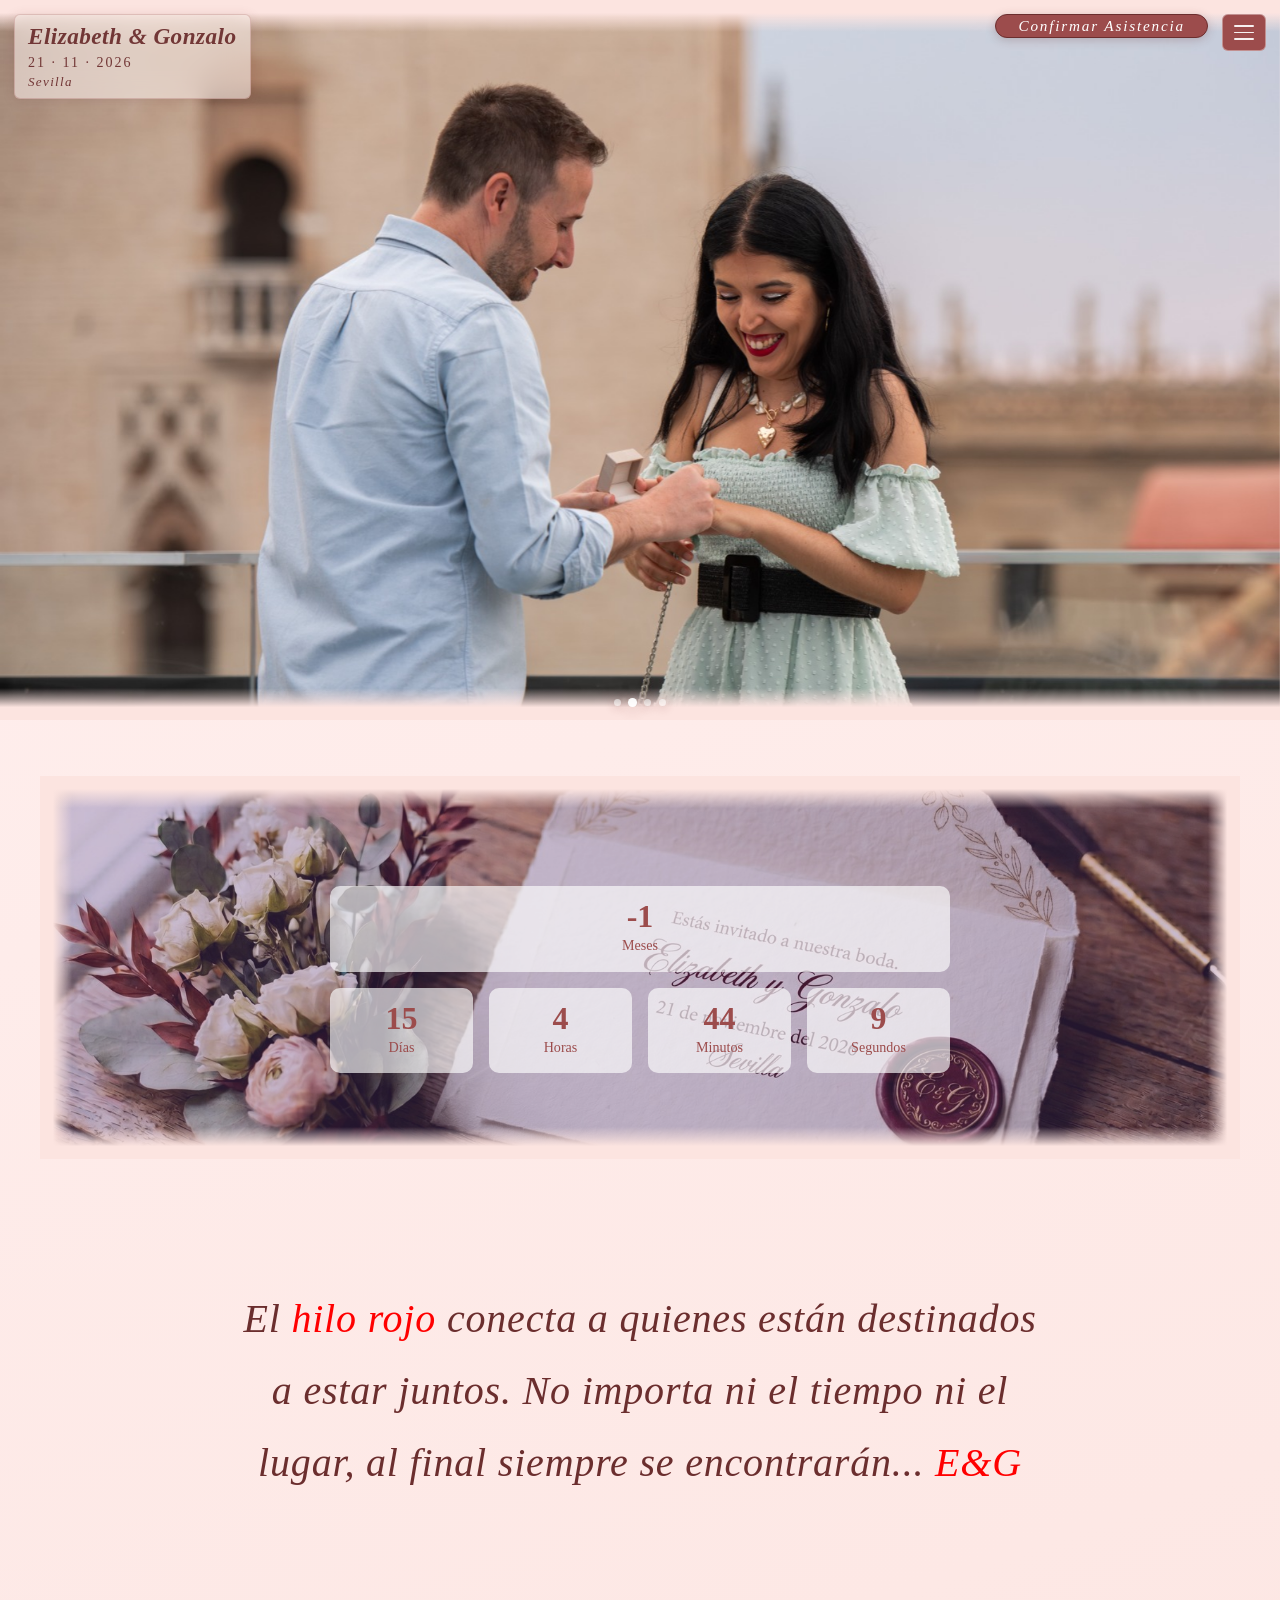
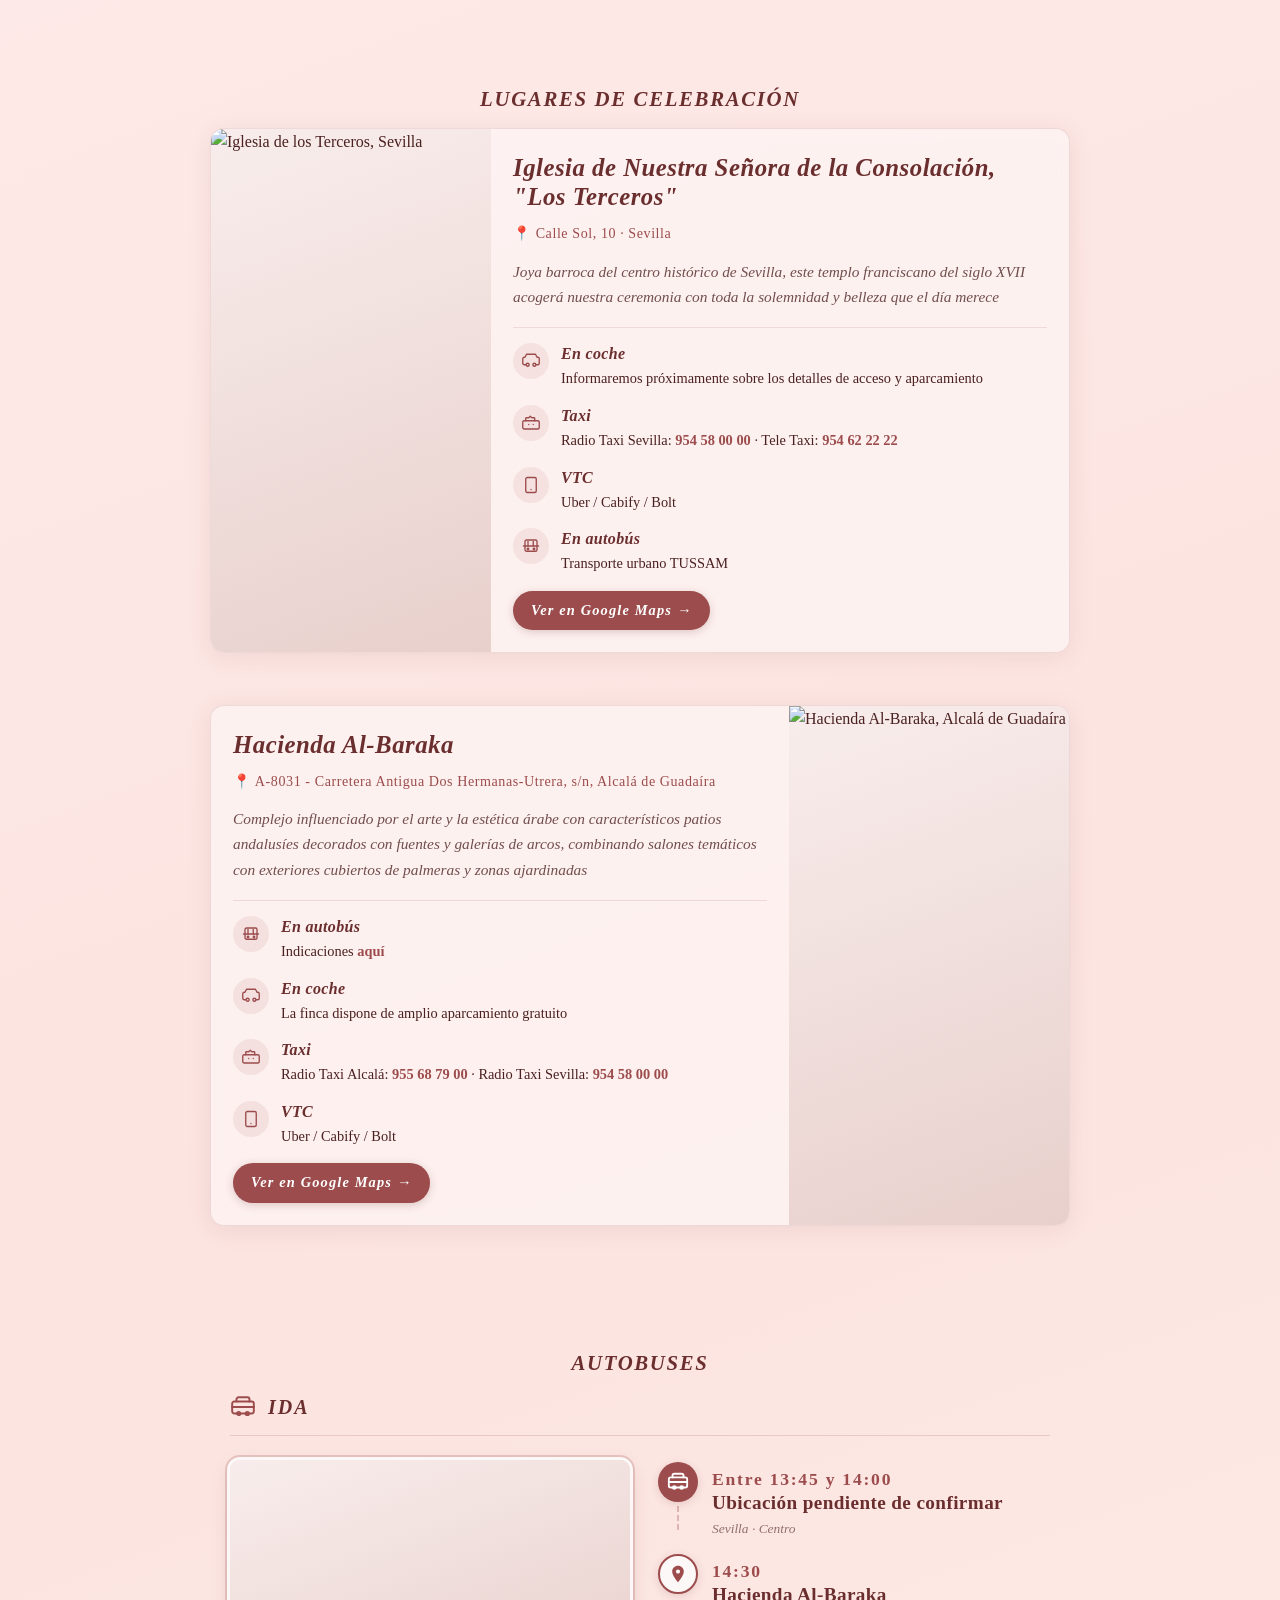
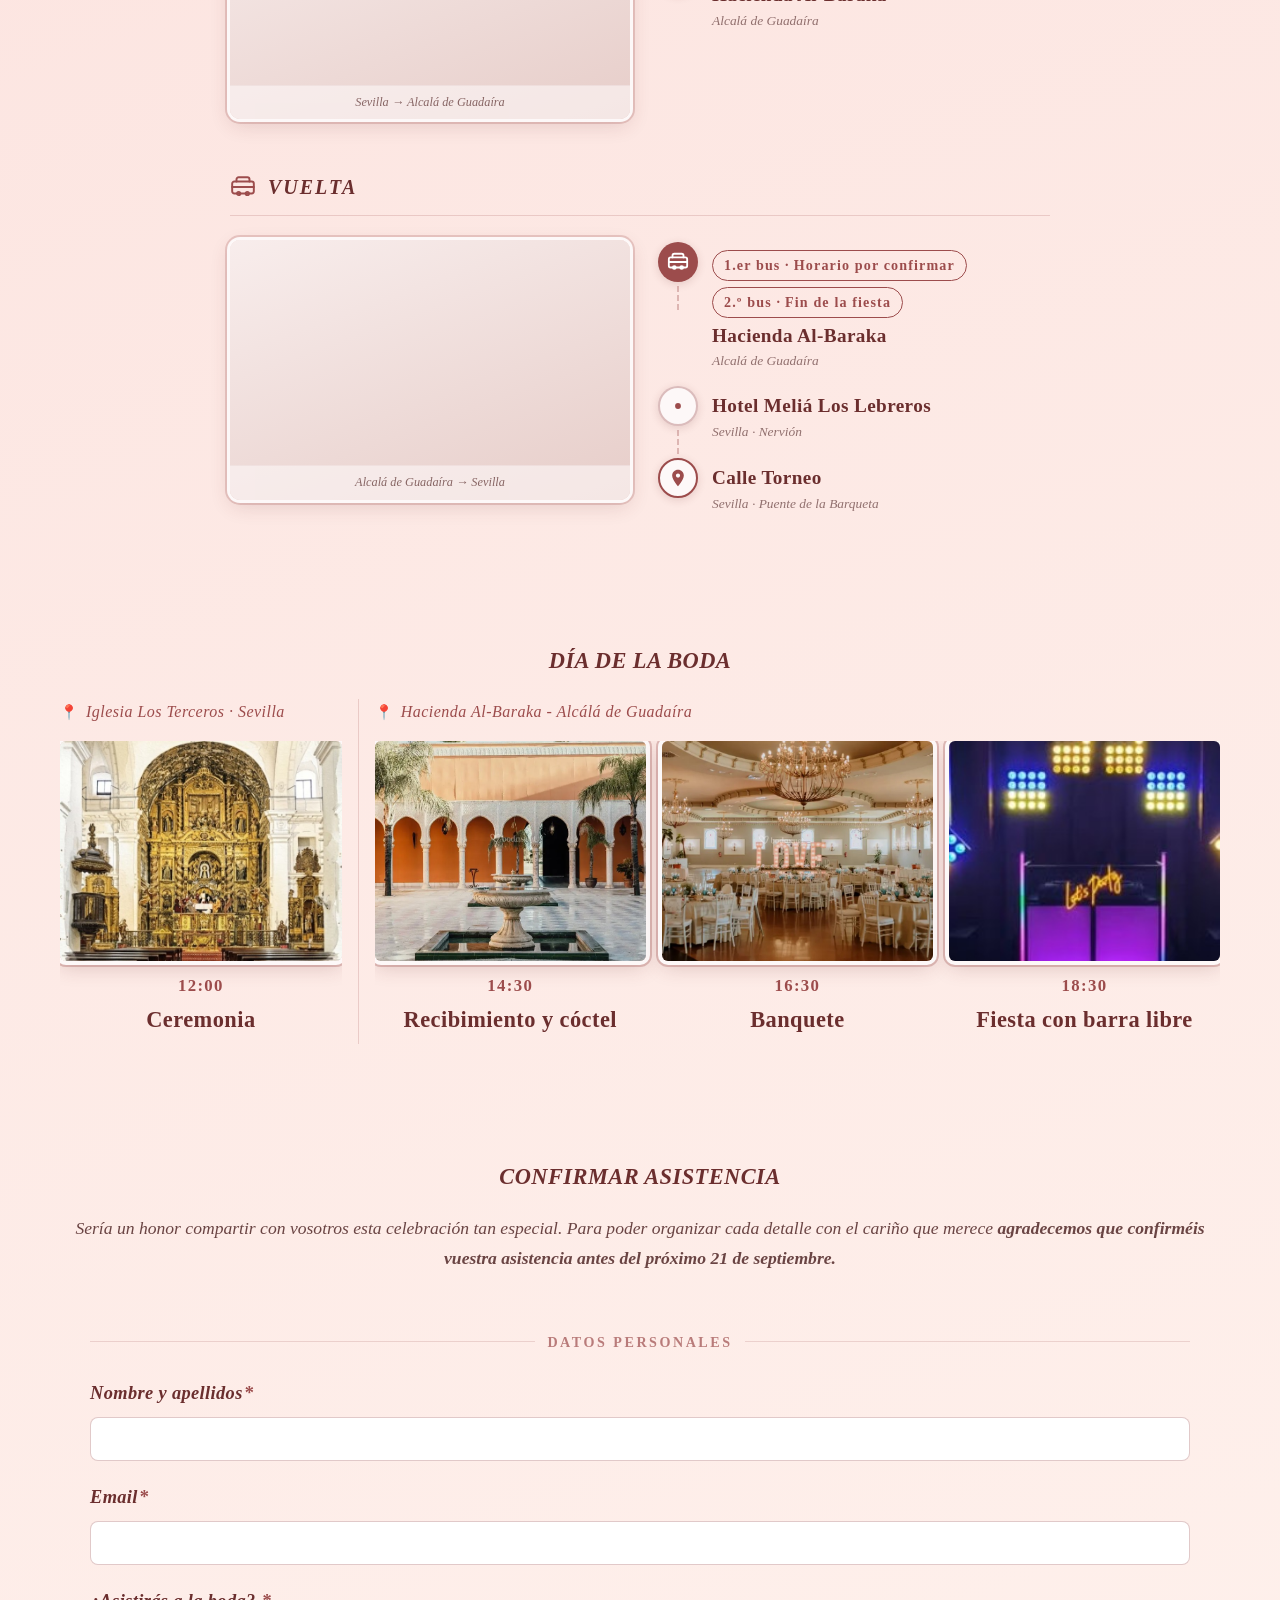
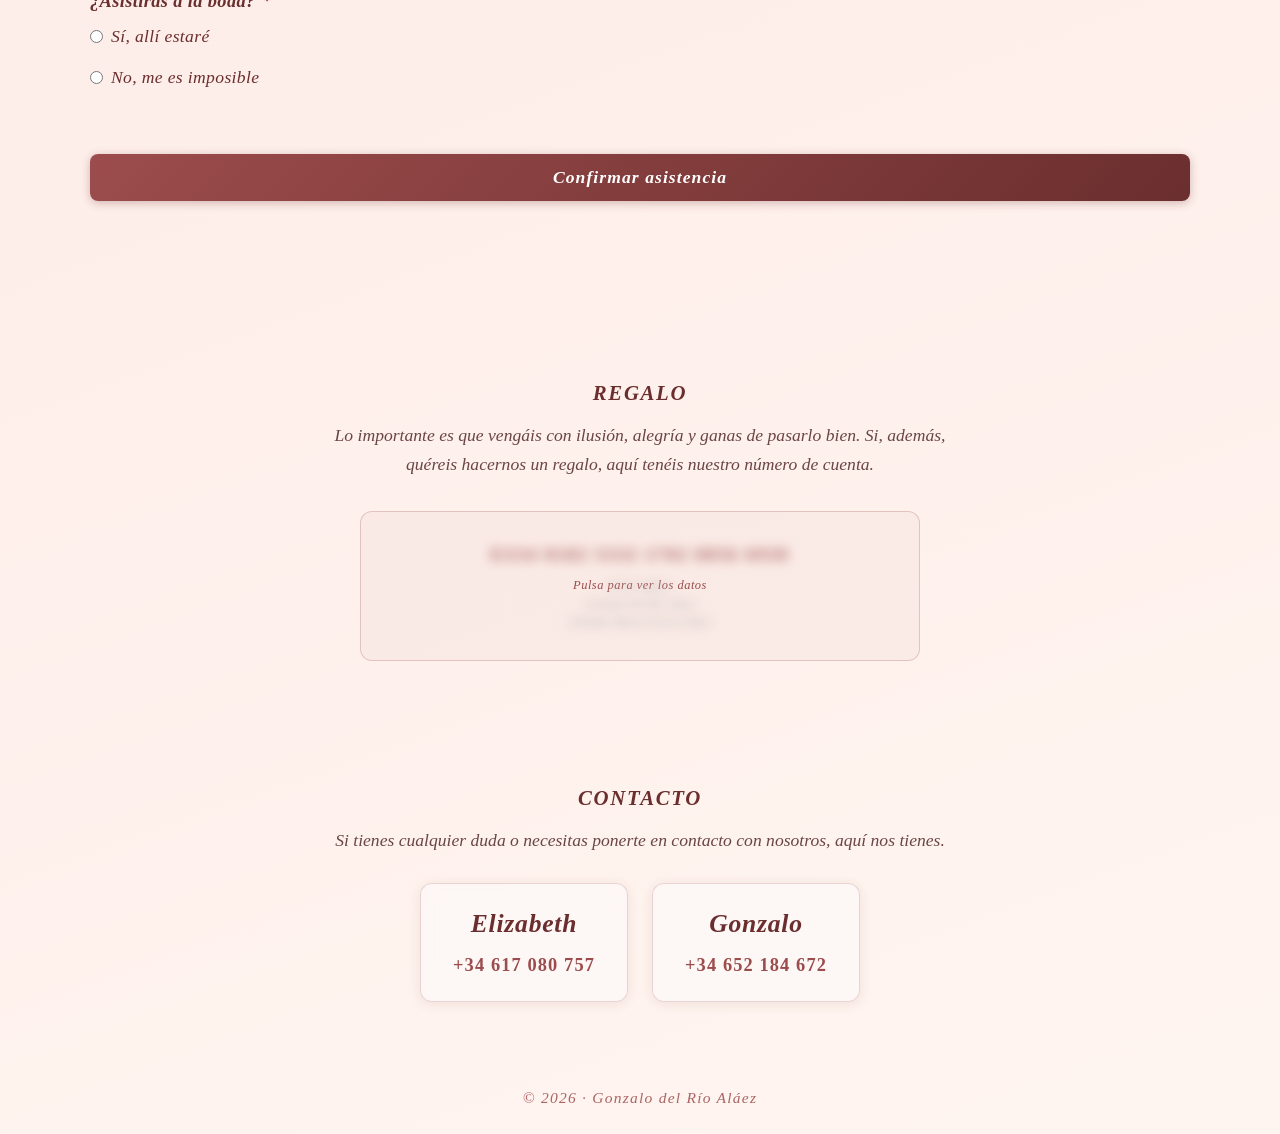
==== commit 22d952a5: "cambios formatos" ====
--- a/main.html
+++ b/main.html
@@ -718,14 +718,17 @@
     (function () {
         var card = document.getElementById('regaloCuenta');
         if (!card) return;
+        var hint = card.querySelector('.regalo-cuenta__hint');
         function reveal() {
             card.classList.add('is-revealed');
             card.setAttribute('aria-label', 'Datos bancarios visibles');
         }
-        card.addEventListener('click', reveal);
-        card.addEventListener('keydown', function (e) {
-            if (e.key === 'Enter' || e.key === ' ') { e.preventDefault(); reveal(); }
-        });
+        if (hint) {
+            hint.addEventListener('click', reveal);
+            hint.addEventListener('keydown', function (e) {
+                if (e.key === 'Enter' || e.key === ' ') { e.preventDefault(); reveal(); }
+            });
+        }
     })();
     </script>
 </body>
--- a/css/main.css
+++ b/css/main.css
@@ -574,7 +574,6 @@
     border: 1px solid rgba(156, 76, 76, 0.25);
     border-radius: 12px;
     background: rgba(156, 76, 76, 0.04);
-    cursor: pointer;
     position: relative;
     transition: filter 0.4s ease;
 }
@@ -608,16 +607,19 @@
     letter-spacing: 0.04em;
     opacity: 1;
     transition: opacity 0.3s ease;
-    pointer-events: none;
+    pointer-events: auto;
+    cursor: pointer;
+    border-radius: 12px;
 }
 
 .regalo-cuenta.is-revealed .regalo-cuenta__hint {
     opacity: 0;
+    pointer-events: none;
 }
 
 .regalo-cuenta__iban {
     font-family: Georgia, serif;
-    font-size: clamp(0.7rem, 4.8vw, 1rem);
+    font-size: clamp(0.7rem, 4.8vw, 1.1rem);
     font-weight: 700;
     letter-spacing: 0.12em;
     color: #9c4c4c;
@@ -1191,6 +1193,8 @@
         bottom: 0;
         transform: translateX(50%) translateY(95%);
         z-index: 10;
+        backdrop-filter: none;
+        -webkit-backdrop-filter: none;
     }
 }
 
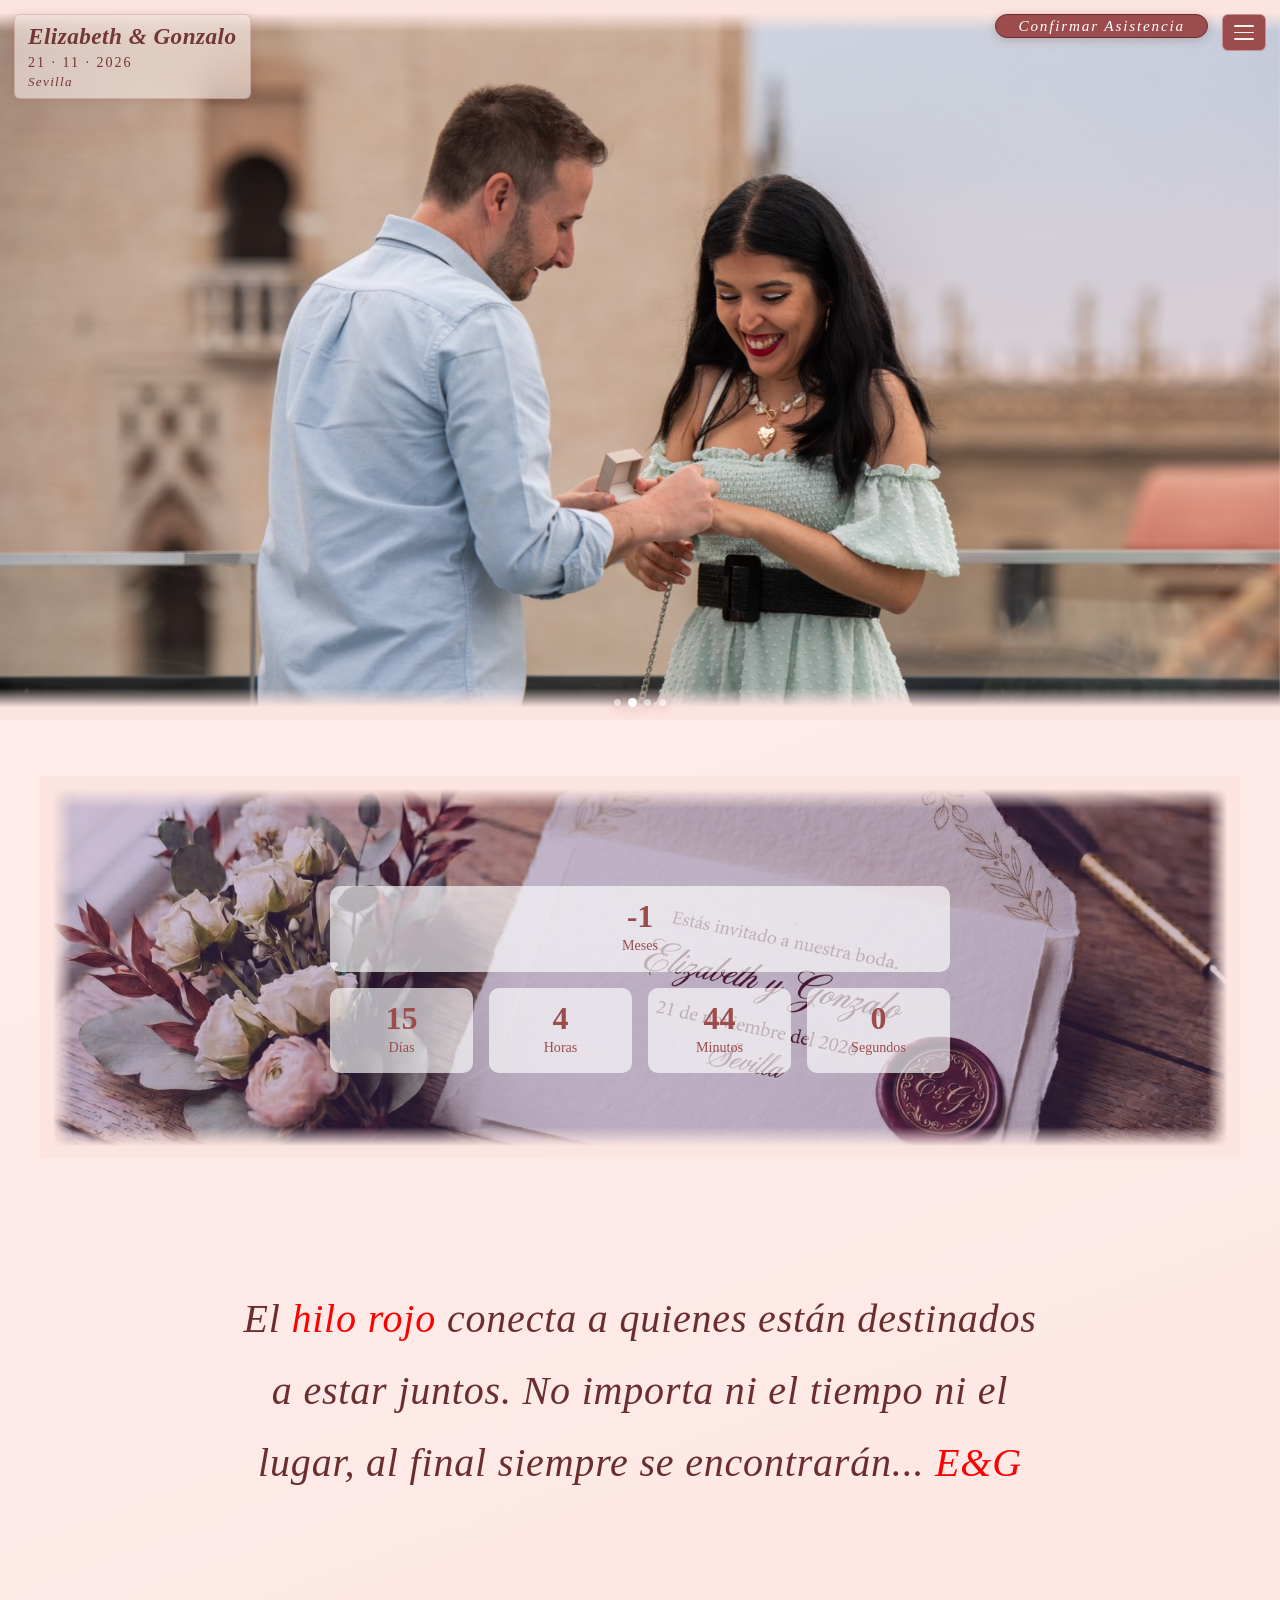
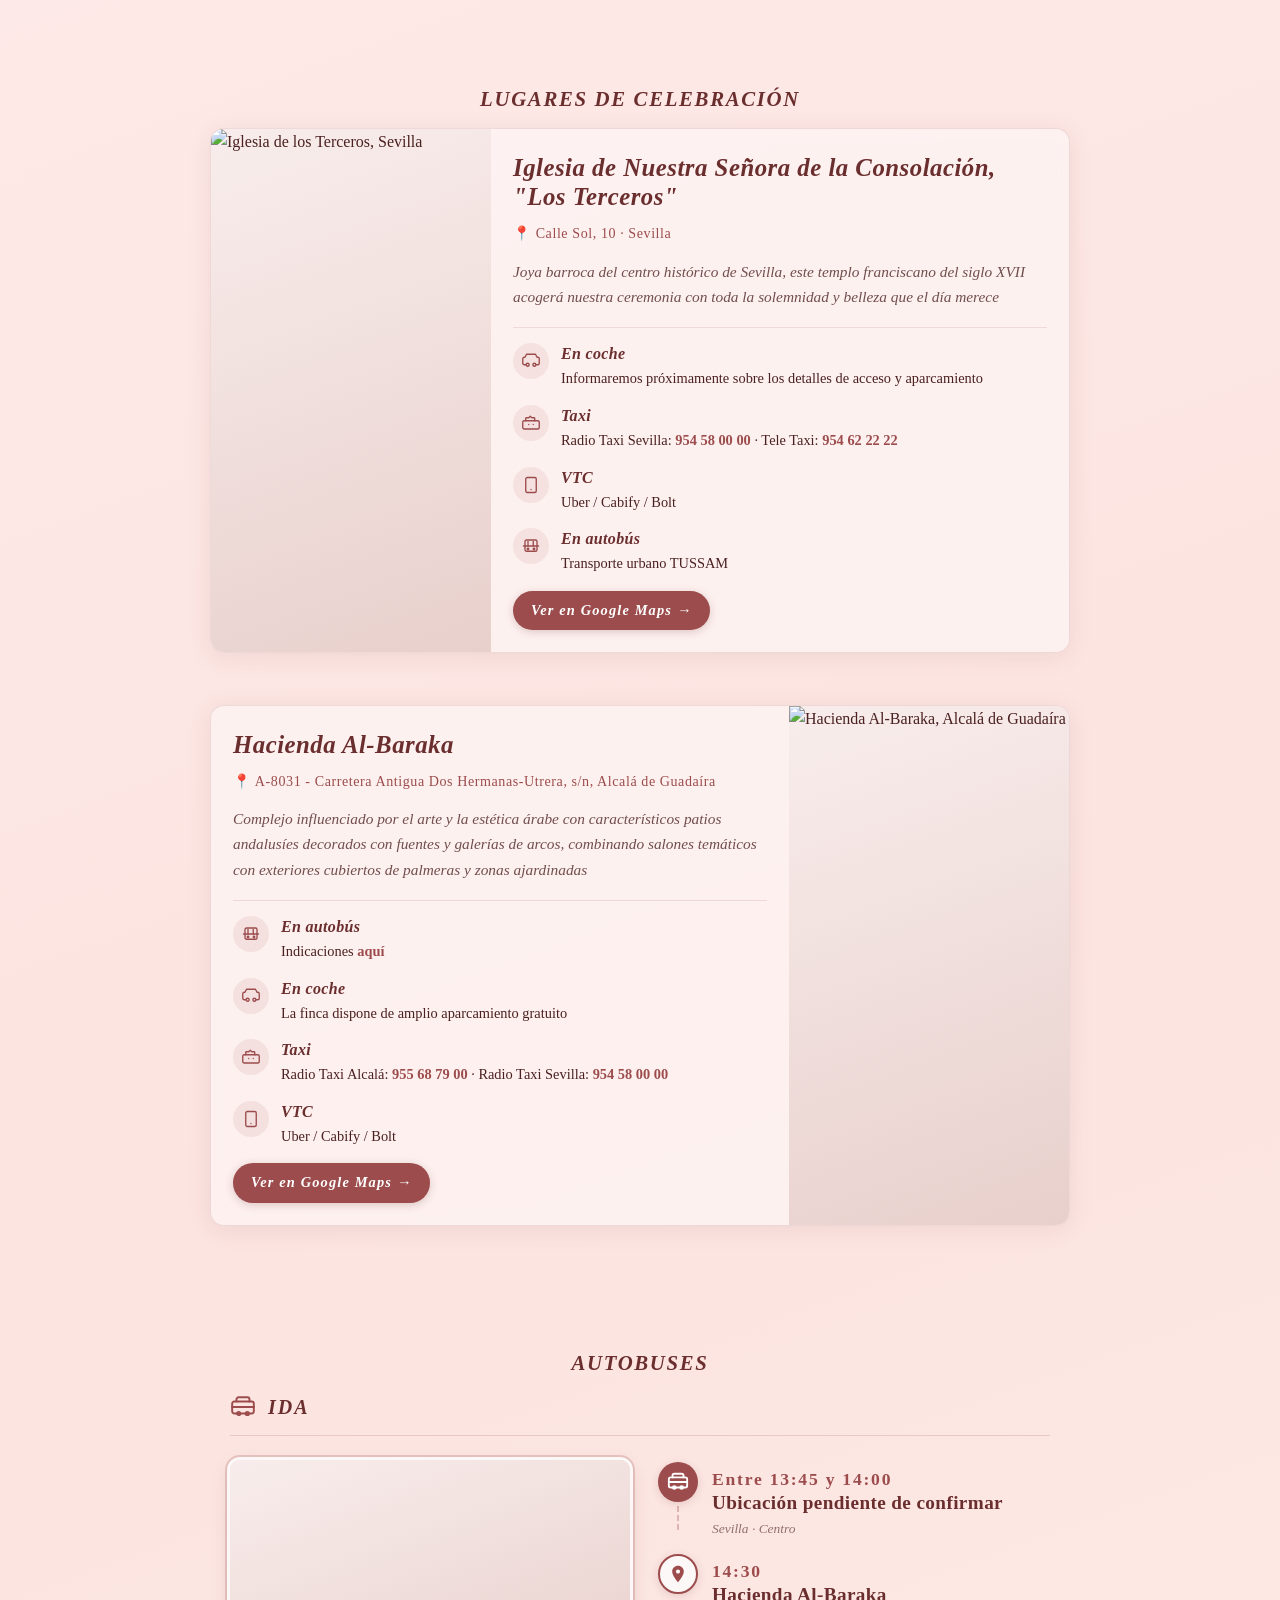
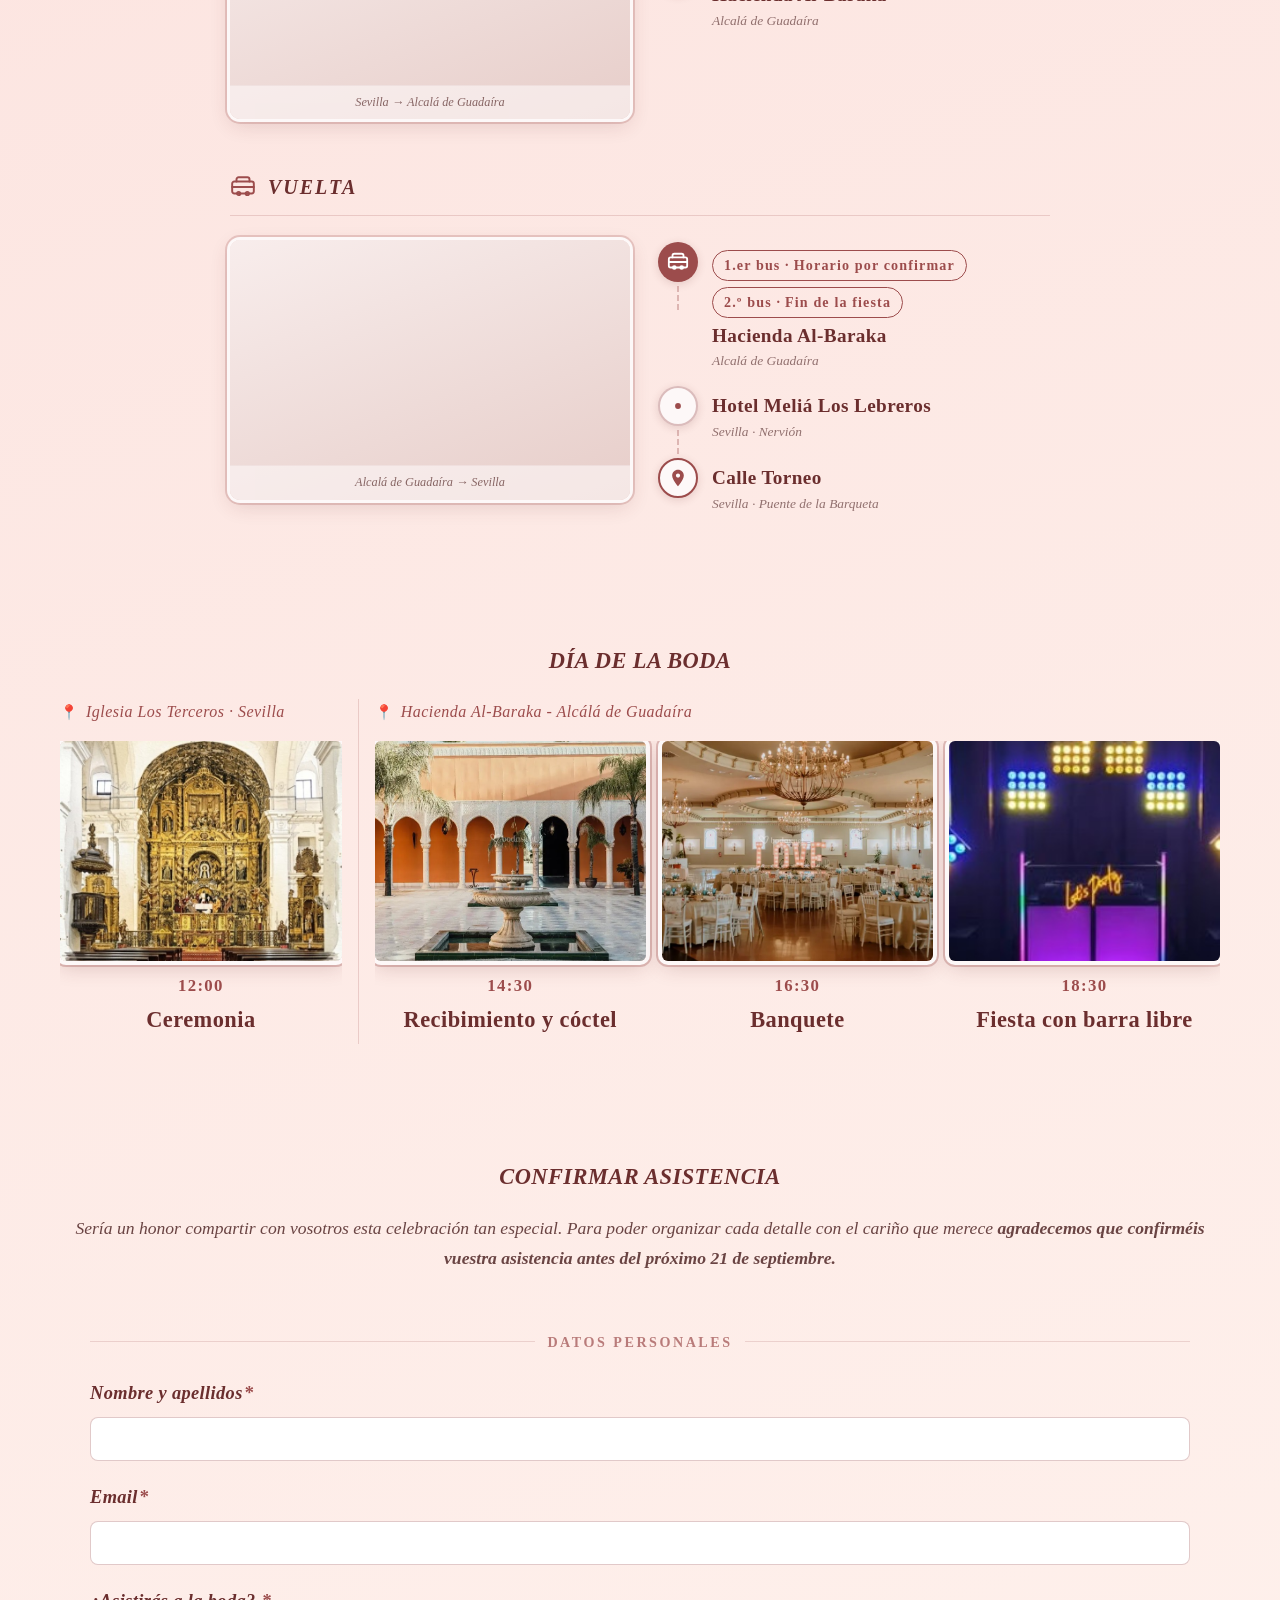
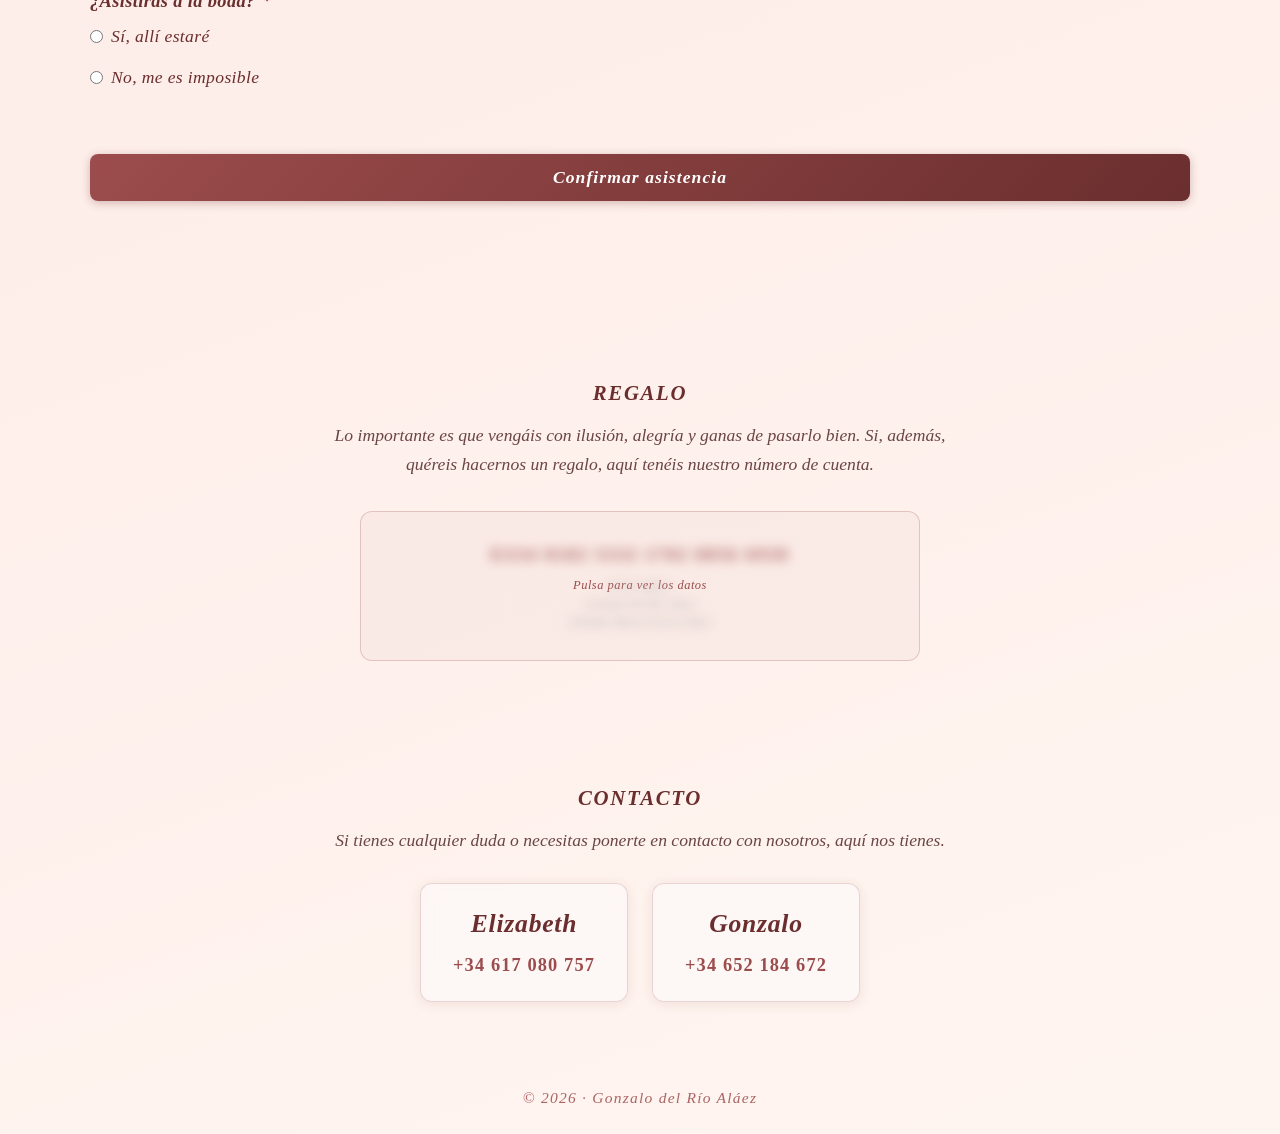
==== commit 6879895e: "cambios formulario" ====
--- a/main.html
+++ b/main.html
@@ -581,11 +581,27 @@
 
                     <!-- Visible si hijos = Sí -->
                     <div class="form-group form-group--hidden" id="group-hijos-detalle">
-                        <label for="input-hijos-detalle">Indicar el número de niños, nombre y apellidos, edad y si
-                            necesitan menú
-                            infantil<span class="required-mark">*</span></label>
-                        <input type="text" id="input-hijos-detalle" name="entry.167933810" autocomplete="off">
-                        <span class="field-error" id="error-hijos-detalle">Este campo es obligatorio</span>
+                        <label>Datos de los niños<span class="required-mark">*</span></label>
+                        <div class="hijos-grid">
+                            <div class="hijos-grid__header">
+                                <span>Nombre Completo</span>
+                                <span>Edad</span>
+                                <span>Menú Infantil</span>
+                                <span></span>
+                                <span></span>
+                            </div>
+                            <div class="hijos-grid__rows" id="hijosRows">
+                                <div class="hijos-row">
+                                    <input type="text" class="hijo-nombre" autocomplete="off">
+                                    <input type="text" class="hijo-edad" autocomplete="off">
+                                    <div class="hijo-menu-wrap"><input type="checkbox" class="hijo-menu-check"></div>
+                                    <button type="button" class="hijos-del-btn" aria-label="Eliminar fila" style="visibility:hidden">−</button>
+                                    <button type="button" class="hijos-add-btn" aria-label="Añadir niño">+</button>
+                                </div>
+                            </div>
+                        </div>
+                        <input type="hidden" id="input-hijos-detalle" name="entry.167933810">
+                        <span class="field-error" id="error-hijos-detalle">Indica el nombre de al menos un niño</span>
                     </div>
 
                 </fieldset>
@@ -596,21 +612,58 @@
 
                     <!-- Visible si asistencia = Sí -->
                     <div class="form-group form-group--hidden" id="group-alergias">
-                        <label for="input-alergias">¿Eres celíaco, tienes alguna alergia, intolerancia o restricción
-                            alimenticia?<span class="required-mark">*</span> <span class="label-hint">Incluye también a
-                                tu acompañante si
-                                aplica. Si no tienes, escribe "No"</span></label>
-                        <input type="text" id="input-alergias" name="entry.1585004093" autocomplete="off">
+                        <label>¿Eres celíaco, tienes alguna alergia, intolerancia o restricción alimenticia?<span class="required-mark">*</span></label>
+                        <div class="radio-group">
+                            <label><input type="radio" name="alergia-propia-radio" value="Sí" id="alergia-propia-si"> Sí</label>
+                            <label><input type="radio" name="alergia-propia-radio" value="No" id="alergia-propia-no"> No</label>
+                        </div>
+                        <div class="form-group form-group--hidden" id="group-alergia-propia-detalle">
+                            <input type="text" id="input-alergias-detalle" placeholder="Indica tu respuesta" autocomplete="off">
+                        </div>
+                        <input type="hidden" id="input-alergias" name="entry.1585004093">
                         <span class="field-error" id="error-alergias">Este campo es obligatorio</span>
+                    </div>
+
+                    <!-- Visible si asistencia = Sí y acompañante = Sí -->
+                    <div class="form-group form-group--hidden" id="group-alergias-acompanante">
+                        <label>¿Y tu acompañante?<span class="required-mark">*</span></label>
+                        <div class="radio-group">
+                            <label><input type="radio" name="alergia-acomp-radio" value="Sí" id="alergia-acomp-si"> Sí</label>
+                            <label><input type="radio" name="alergia-acomp-radio" value="No" id="alergia-acomp-no"> No</label>
+                        </div>
+                        <div class="form-group form-group--hidden" id="group-alergia-acomp-detalle">
+                            <input type="text" id="input-alergias-acompanante" placeholder="Indica su respuesta" autocomplete="off">
+                        </div>
+                        <input type="hidden" id="input-alergias-acomp-hidden" name="entry.70976994">
+                        <span class="field-error" id="error-alergias-acompanante">Este campo es obligatorio</span>
                     </div>
 
                     <!-- Visible si asistencia = Sí -->
                     <div class="form-group form-group--hidden" id="group-vegano">
-                        <label for="input-vegano">¿Eres vegano o vegetariano?<span class="required-mark">*</span> <span
-                                class="label-hint">Incluye también a
-                                tu acompañante si aplica. Si no, escribe "No"</span></label>
-                        <input type="text" id="input-vegano" name="entry.995815532" autocomplete="off">
+                        <label>¿Eres vegano o vegetariano?<span class="required-mark">*</span></label>
+                        <div class="radio-group">
+                            <label><input type="radio" name="vegano-radio" value="Sí" id="vegano-si"> Sí</label>
+                            <label><input type="radio" name="vegano-radio" value="No" id="vegano-no"> No</label>
+                        </div>
+                        <div class="form-group form-group--hidden" id="group-vegano-detalle">
+                            <input type="text" id="input-vegano-detalle" placeholder="Indica tu respuesta" autocomplete="off">
+                        </div>
+                        <input type="hidden" id="input-vegano" name="entry.995815532">
                         <span class="field-error" id="error-vegano">Este campo es obligatorio</span>
+                    </div>
+
+                    <!-- Visible si asistencia = Sí y acompañante = Sí -->
+                    <div class="form-group form-group--hidden" id="group-vegano-acompanante">
+                        <label>¿Y tu acompañante?<span class="required-mark">*</span></label>
+                        <div class="radio-group">
+                            <label><input type="radio" name="vegano-acomp-radio" value="Sí" id="vegano-acomp-si"> Sí</label>
+                            <label><input type="radio" name="vegano-acomp-radio" value="No" id="vegano-acomp-no"> No</label>
+                        </div>
+                        <div class="form-group form-group--hidden" id="group-vegano-acomp-detalle">
+                            <input type="text" id="input-vegano-acompanante" placeholder="Indica su respuesta" autocomplete="off">
+                        </div>
+                        <input type="hidden" id="input-vegano-acomp-hidden" name="entry.381016445">
+                        <span class="field-error" id="error-vegano-acompanante">Este campo es obligatorio</span>
                     </div>
 
                 </fieldset>
--- a/css/main.css
+++ b/css/main.css
@@ -1623,6 +1623,104 @@
 }
 
 /* ── Footer copyright ── */
+/* ── Grid de hijos ── */
+.hijos-grid {
+    display: flex;
+    flex-direction: column;
+    gap: 0.4rem;
+}
+
+.hijos-grid__header,
+.hijos-row {
+    display: grid;
+    grid-template-columns: 1fr 0.5fr 0.65fr 28px 28px;
+    gap: 0.5rem;
+    align-items: center;
+}
+
+.hijos-grid__header {
+    font-family: 'Cormorant Garamond', Georgia, serif;
+    font-size: clamp(1rem, 4.0vw, 1.15rem);
+    font-style: italic;
+    font-weight: 400;
+    color: var(--primary-dark);
+    letter-spacing: 0.02em;
+    padding: 0 2px;
+    margin-bottom: 2px;
+}
+
+.hijos-grid__header span:nth-child(2),
+.hijos-grid__header span:nth-child(3) {
+    text-align: center;
+}
+
+.hijos-grid__rows {
+    display: flex;
+    flex-direction: column;
+    gap: 0.4rem;
+}
+
+.hijos-row input[type="text"] {
+    width: 100%;
+    margin: 0;
+}
+
+.hijos-row input[type="text"]:nth-child(2) {
+    text-align: center;
+}
+
+.hijo-menu-wrap {
+    display: flex;
+    align-items: center;
+    justify-content: center;
+}
+
+.hijo-menu-check {
+    width: 18px !important;
+    height: 18px !important;
+    min-height: 0 !important;
+    accent-color: var(--primary);
+    cursor: pointer;
+    margin: 0;
+    display: block;
+}
+
+.hijos-add-btn,
+.hijos-del-btn {
+    width: 28px !important;
+    height: 28px !important;
+    min-height: 0 !important;
+    padding: 0 !important;
+    font-size: 1.2rem !important;
+    font-style: normal !important;
+    border-radius: 6px !important;
+    line-height: 1 !important;
+    display: flex !important;
+    align-items: center !important;
+    justify-content: center !important;
+    flex-shrink: 0;
+}
+
+.hijos-del-btn {
+    background: rgba(156, 76, 76, 0.15) !important;
+    color: var(--primary-dark) !important;
+    box-shadow: none !important;
+}
+
+@media (max-width: 480px) {
+    .hijos-grid__header,
+    .hijos-row {
+        grid-template-columns: 1fr 0.45fr 0.55fr 24px 24px;
+        gap: 0.3rem;
+    }
+    .hijos-add-btn,
+    .hijos-del-btn {
+        width: 24px !important;
+        height: 24px !important;
+        font-size: 1rem !important;
+    }
+}
+
 .site-footer {
     padding: 24px 16px;
     text-align: center;
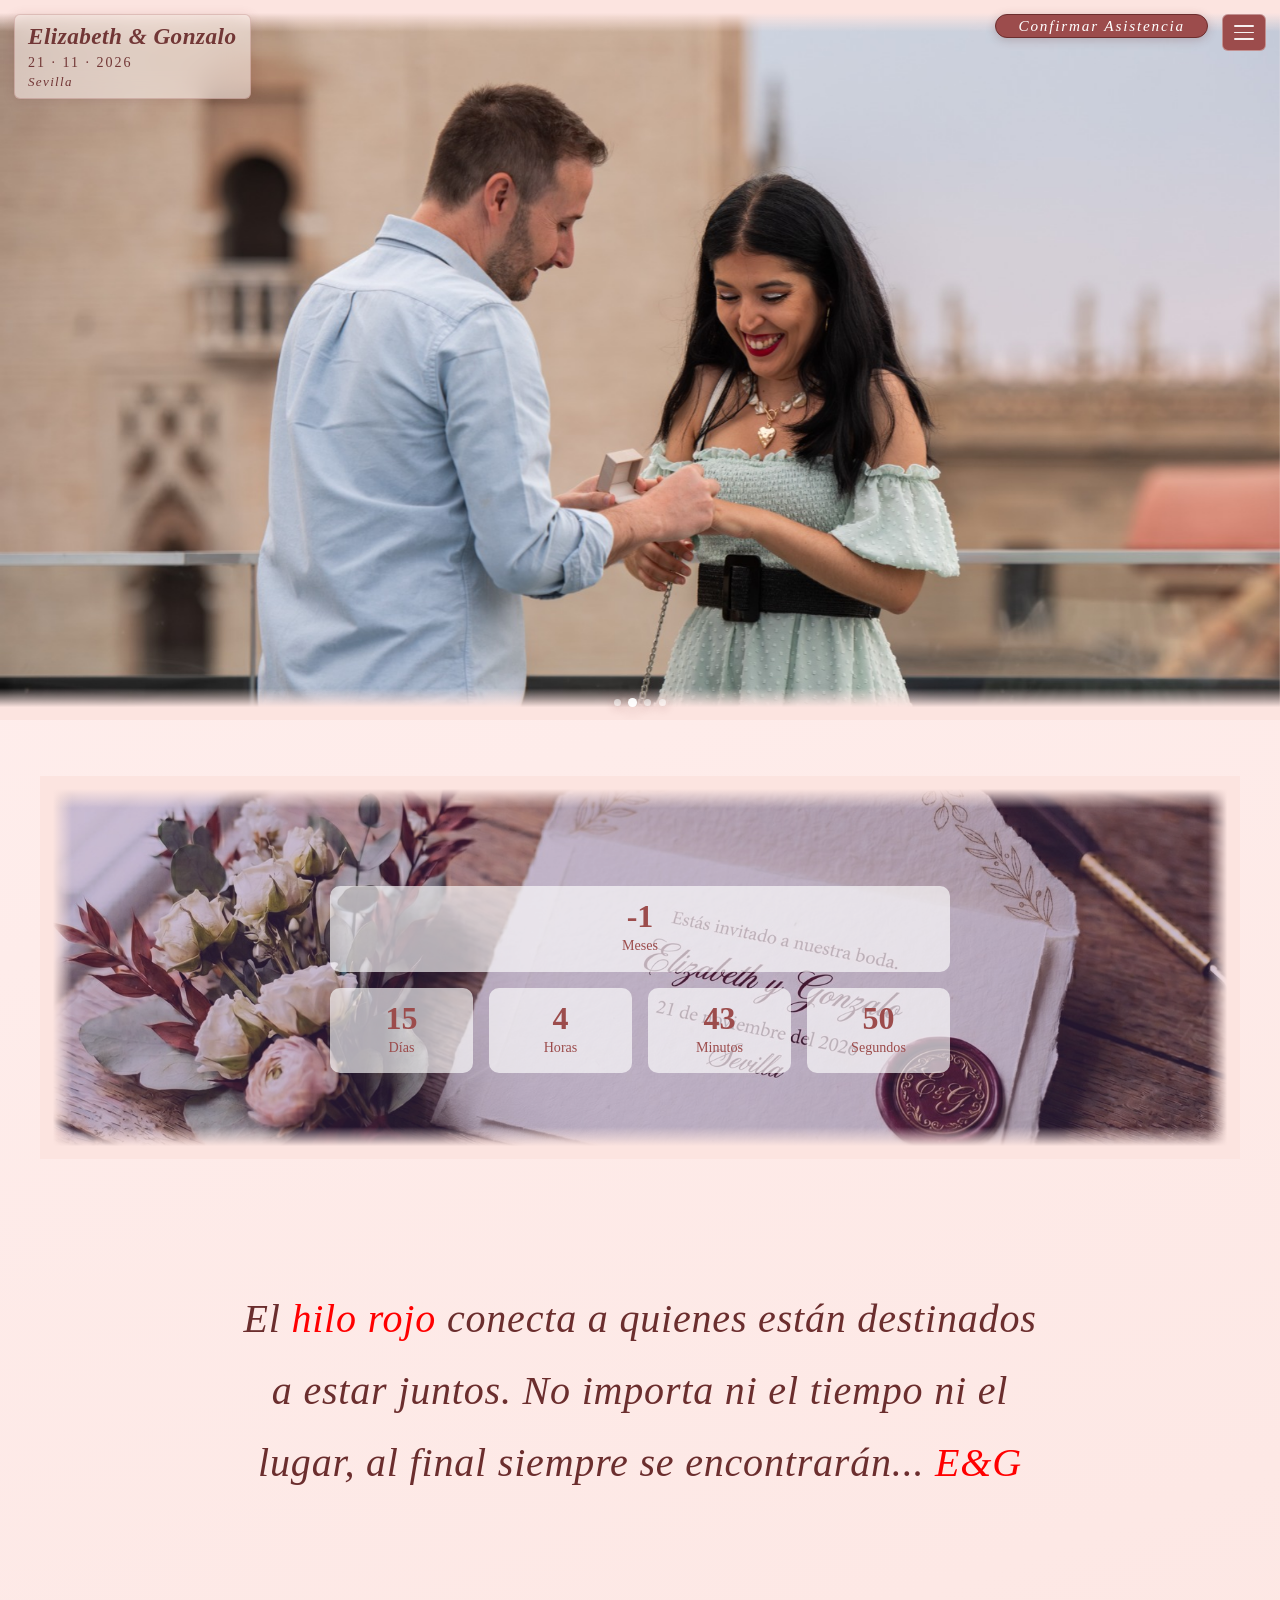
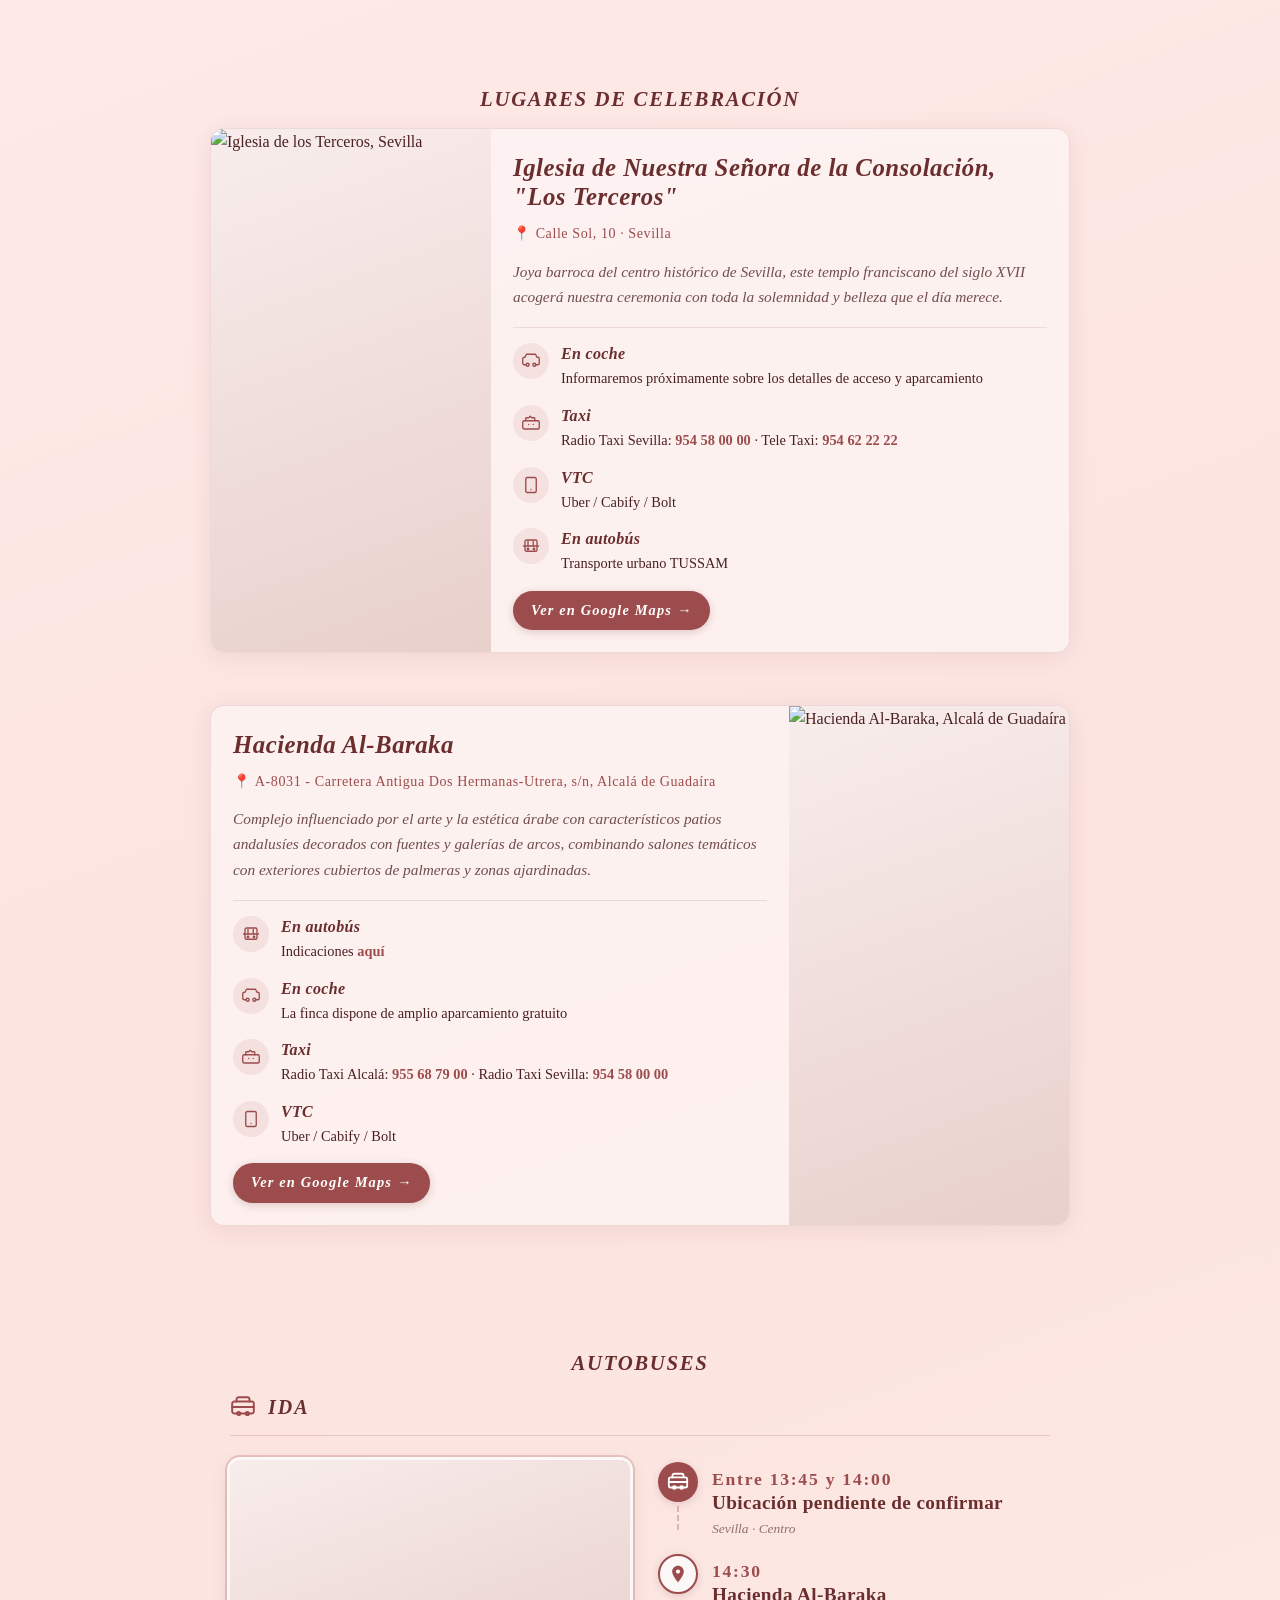
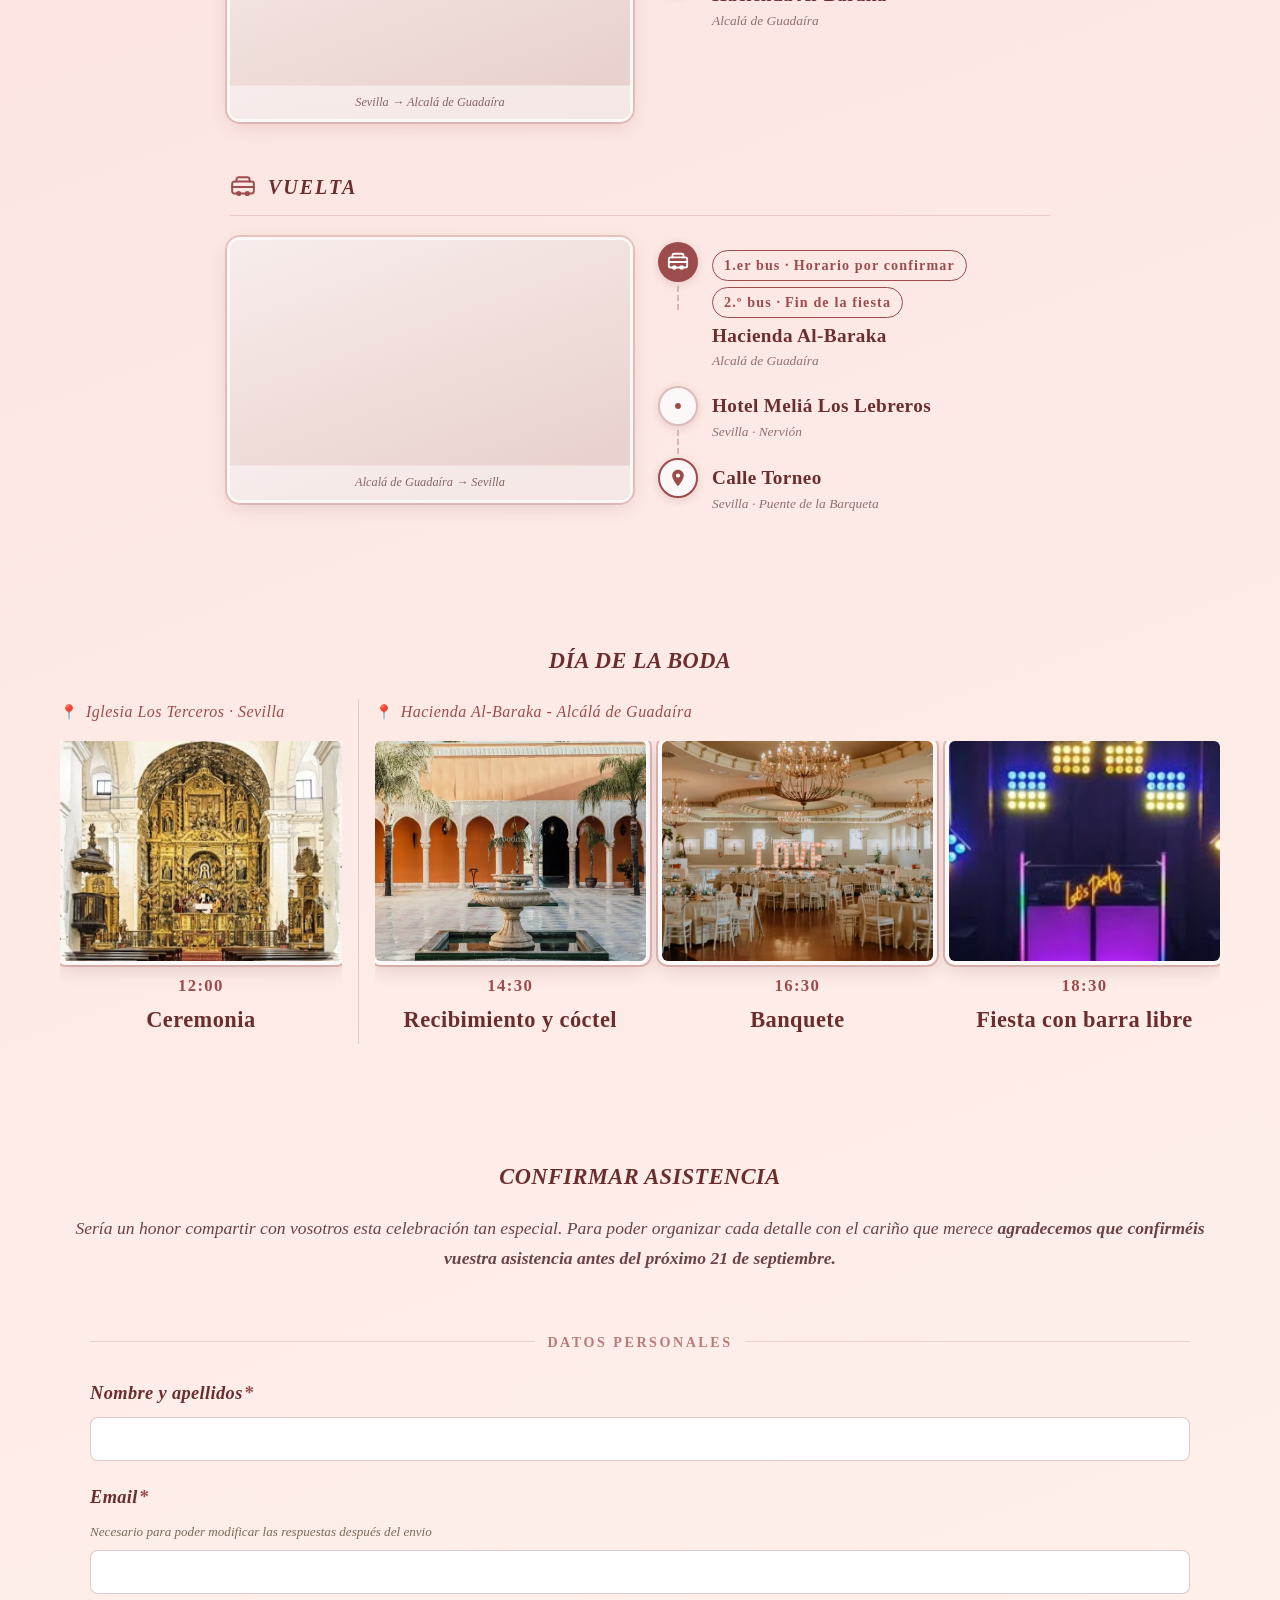
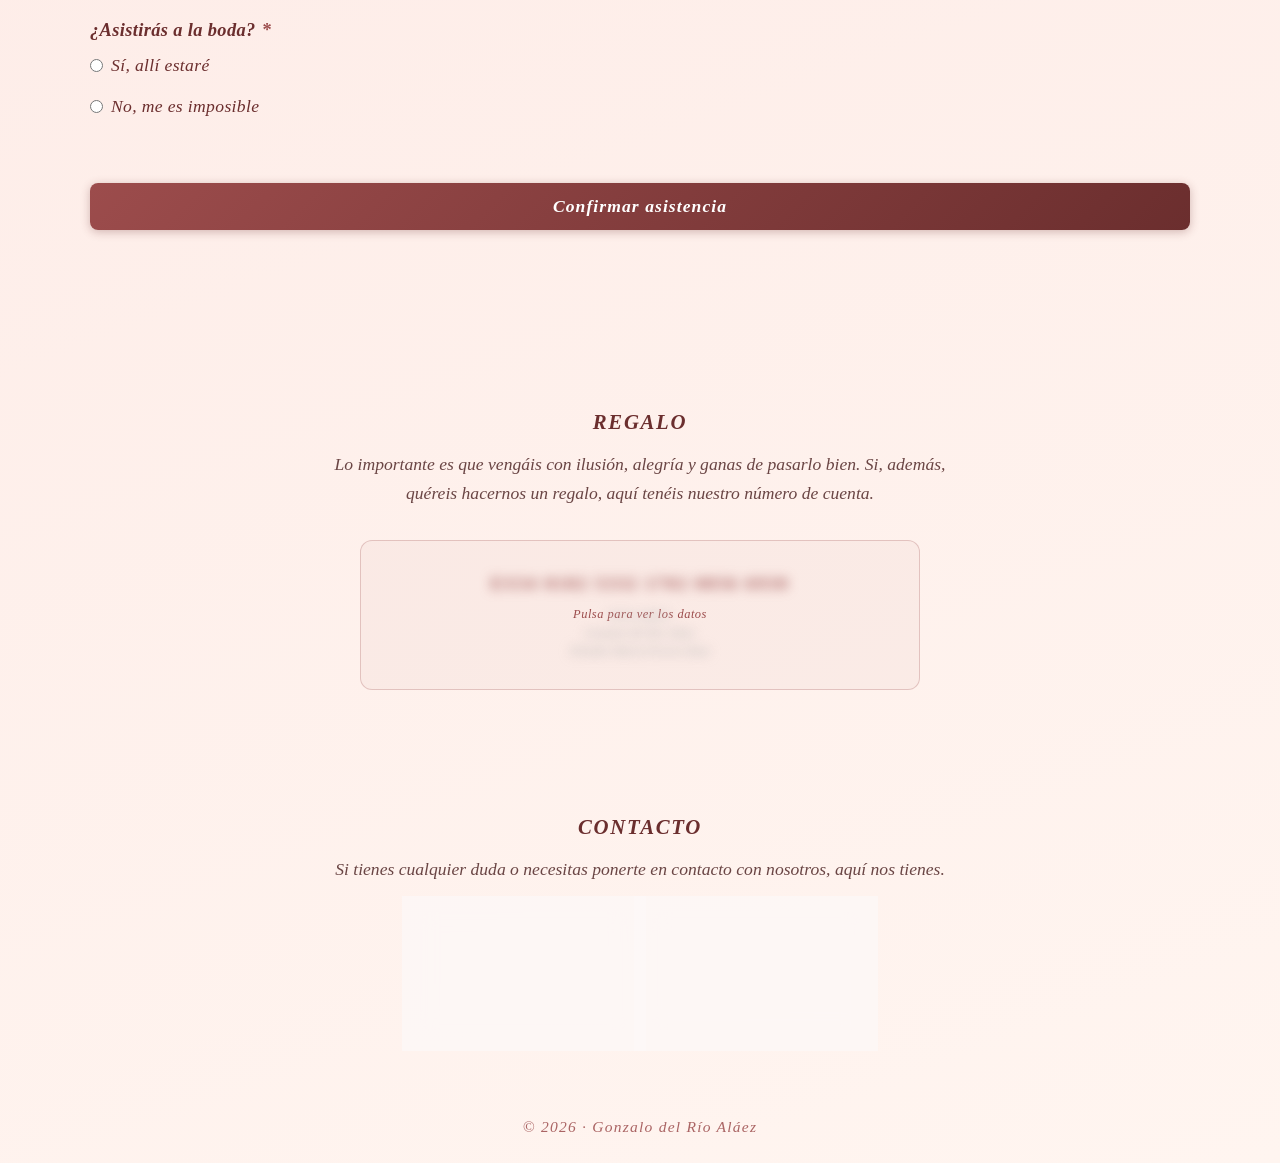
==== commit 348780d4: "cambios formulario y puntos" ====
--- a/main.html
+++ b/main.html
@@ -141,7 +141,7 @@
                 <h3 class="venue-card__name">Iglesia de Nuestra Señora de la Consolación, "Los Terceros"</h3>
                 <p class="venue-card__address">📍 Calle Sol, 10 · Sevilla</p>
                 <p class="venue-card__desc">Joya barroca del centro histórico de Sevilla, este templo franciscano del
-                    siglo XVII acogerá nuestra ceremonia con toda la solemnidad y belleza que el día merece</p>
+                    siglo XVII acogerá nuestra ceremonia con toda la solemnidad y belleza que el día merece.</p>
                 <div class="venue-card__transport">
                     <div class="venue-transport-item">
                         <span class="venue-transport-item__icon" aria-hidden="true">
@@ -225,7 +225,7 @@
                     Guadaíra</p>
                 <p class="venue-card__desc">Complejo influenciado por el arte y la estética árabe con característicos
                     patios andalusíes decorados con fuentes y galerías de arcos, combinando salones temáticos con
-                    exteriores cubiertos de palmeras y zonas ajardinadas</p>
+                    exteriores cubiertos de palmeras y zonas ajardinadas.</p>
                 <div class="venue-card__transport">
                     <div class="venue-transport-item">
                         <span class="venue-transport-item__icon" aria-hidden="true">
@@ -533,6 +533,7 @@
                     <!-- Siempre visible: email -->
                     <div class="form-group" id="group-email">
                         <label for="input-email">Email<span class="required-mark">*</span></label>
+                        <p class="field-hint">Necesario para poder modificar las respuestas después del envio</p>
                         <input type="email" id="input-email" name="entry.811946381" required autocomplete="email">
                         <span class="field-error" id="error-email">Introduce un email válido</span>
                     </div>
--- a/css/main.css
+++ b/css/main.css
@@ -758,6 +758,14 @@
     color: var(--text);
     opacity: 0.65;
     margin-top: 2px;
+}
+
+.field-hint {
+    margin: 4px 0 8px;
+    font-family: Georgia, serif;
+    font-size: 0.82rem;
+    font-style: italic;
+    color: #7a6a55;
 }
 
 .field-error {
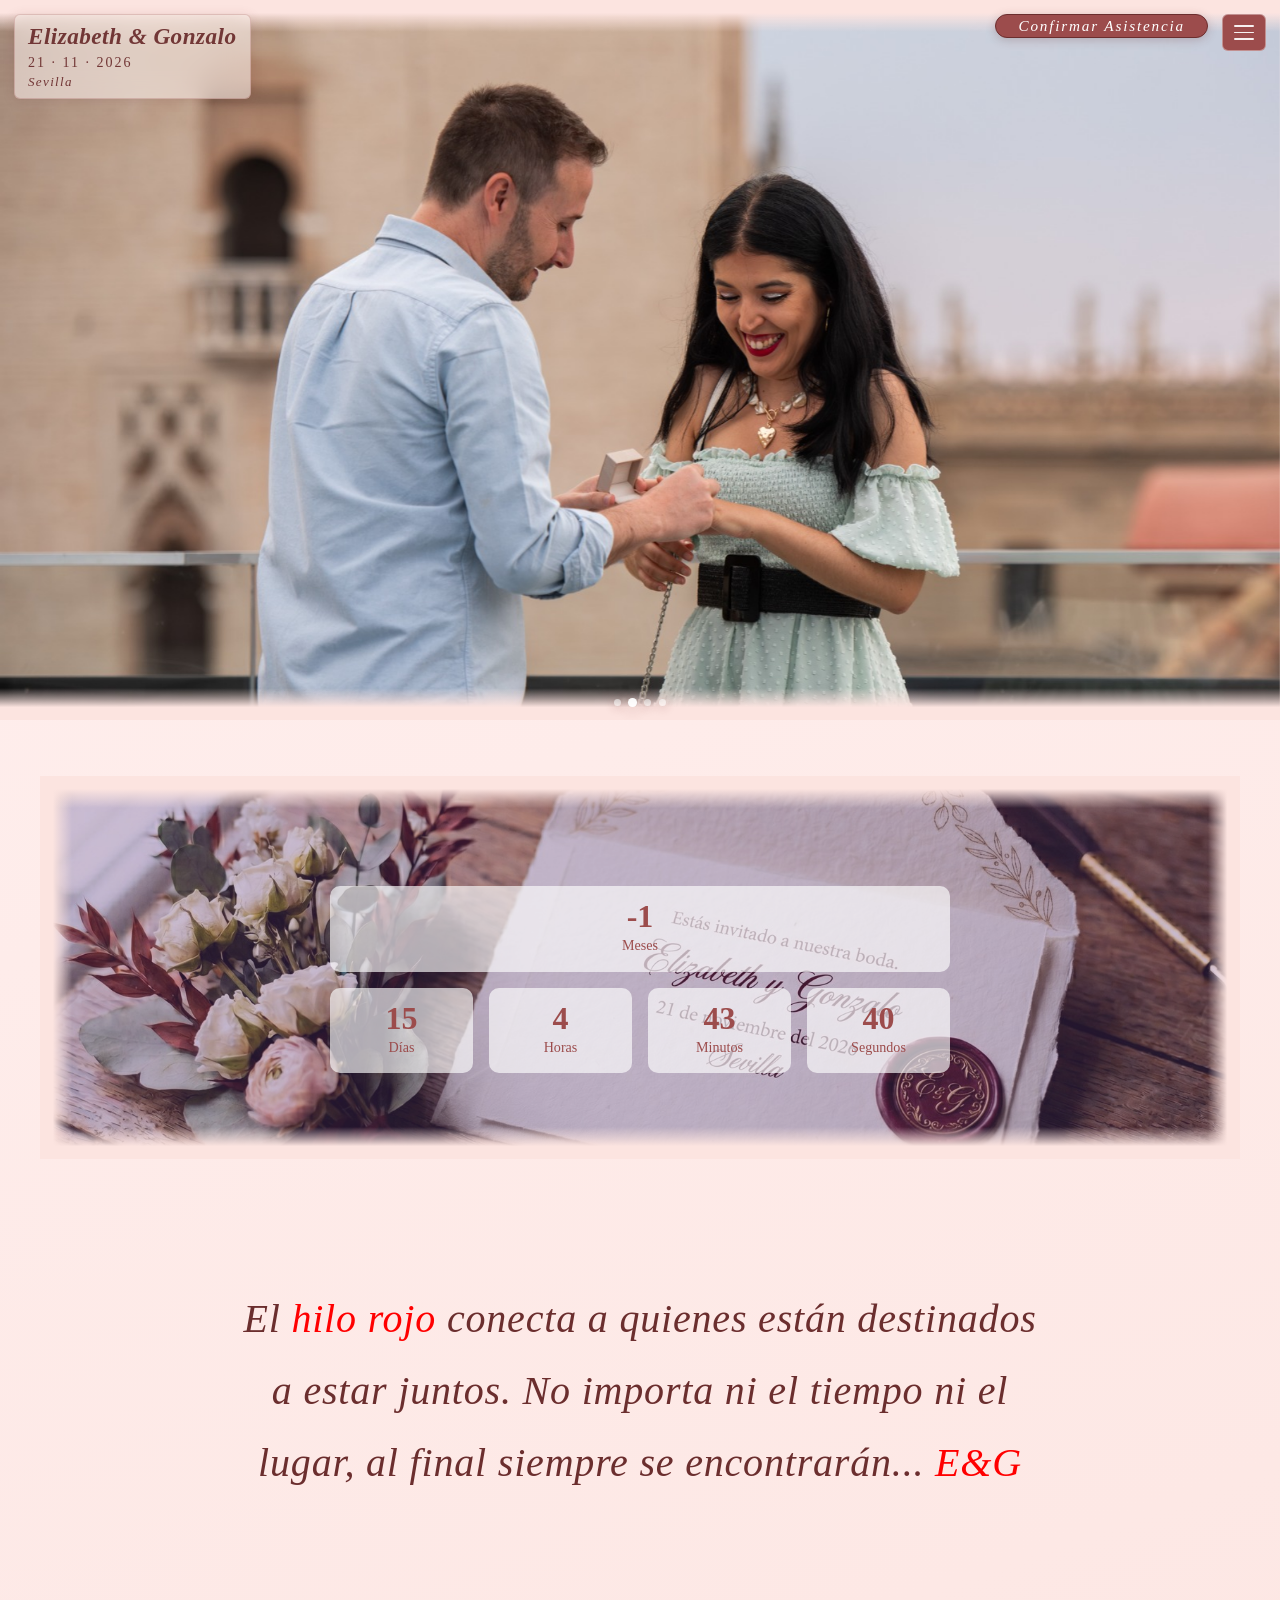
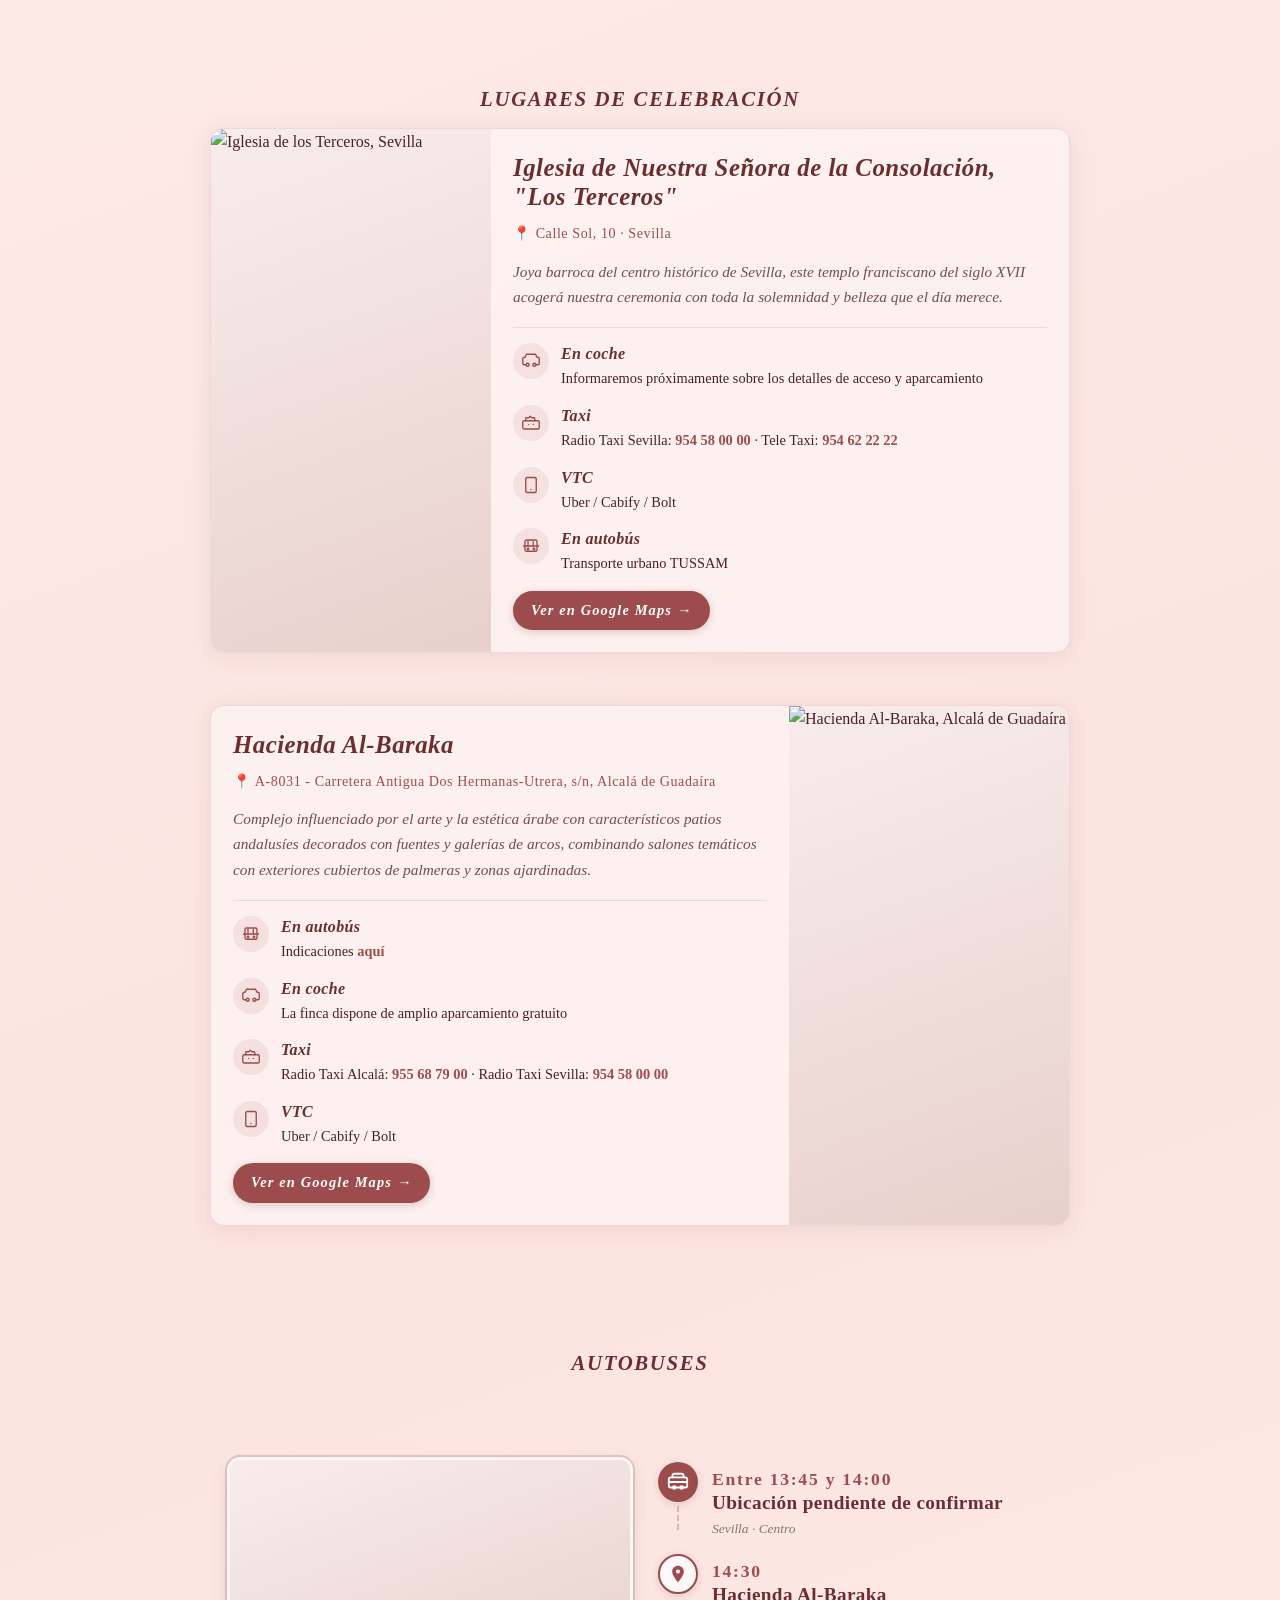
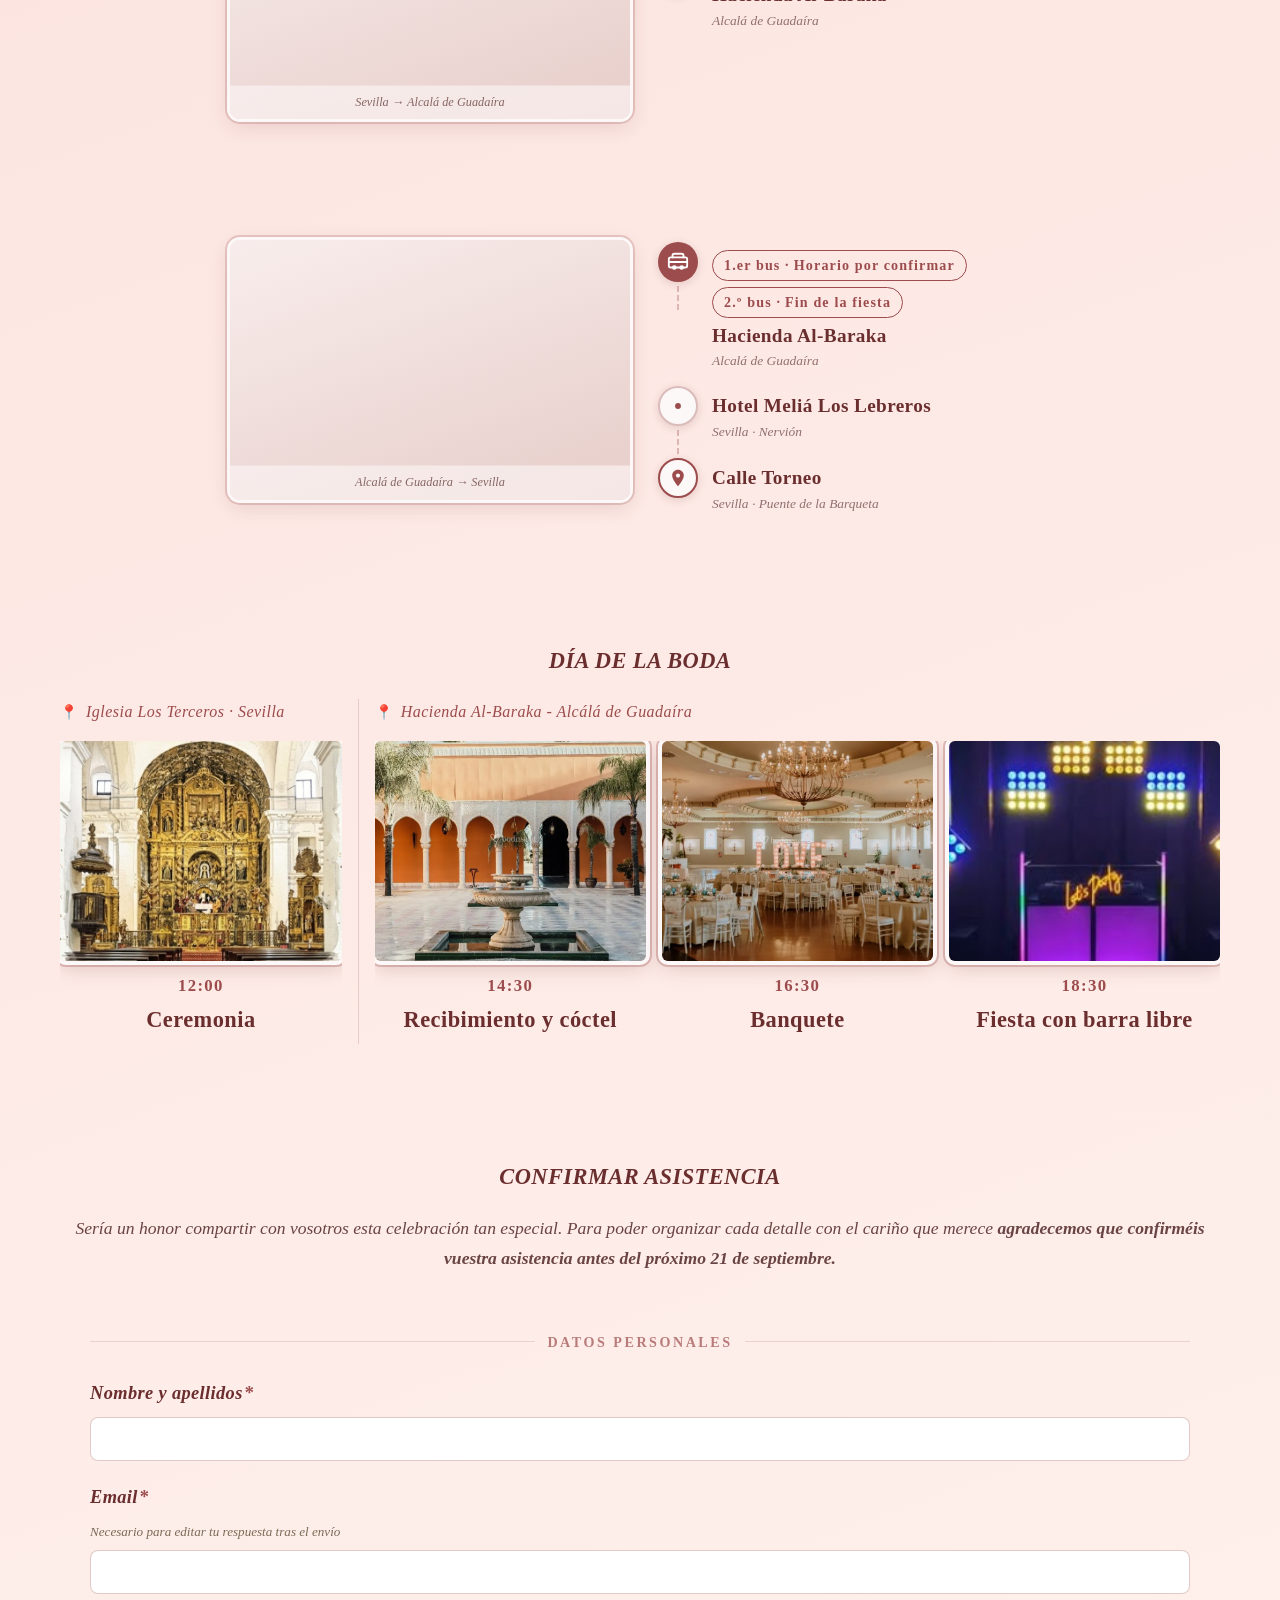
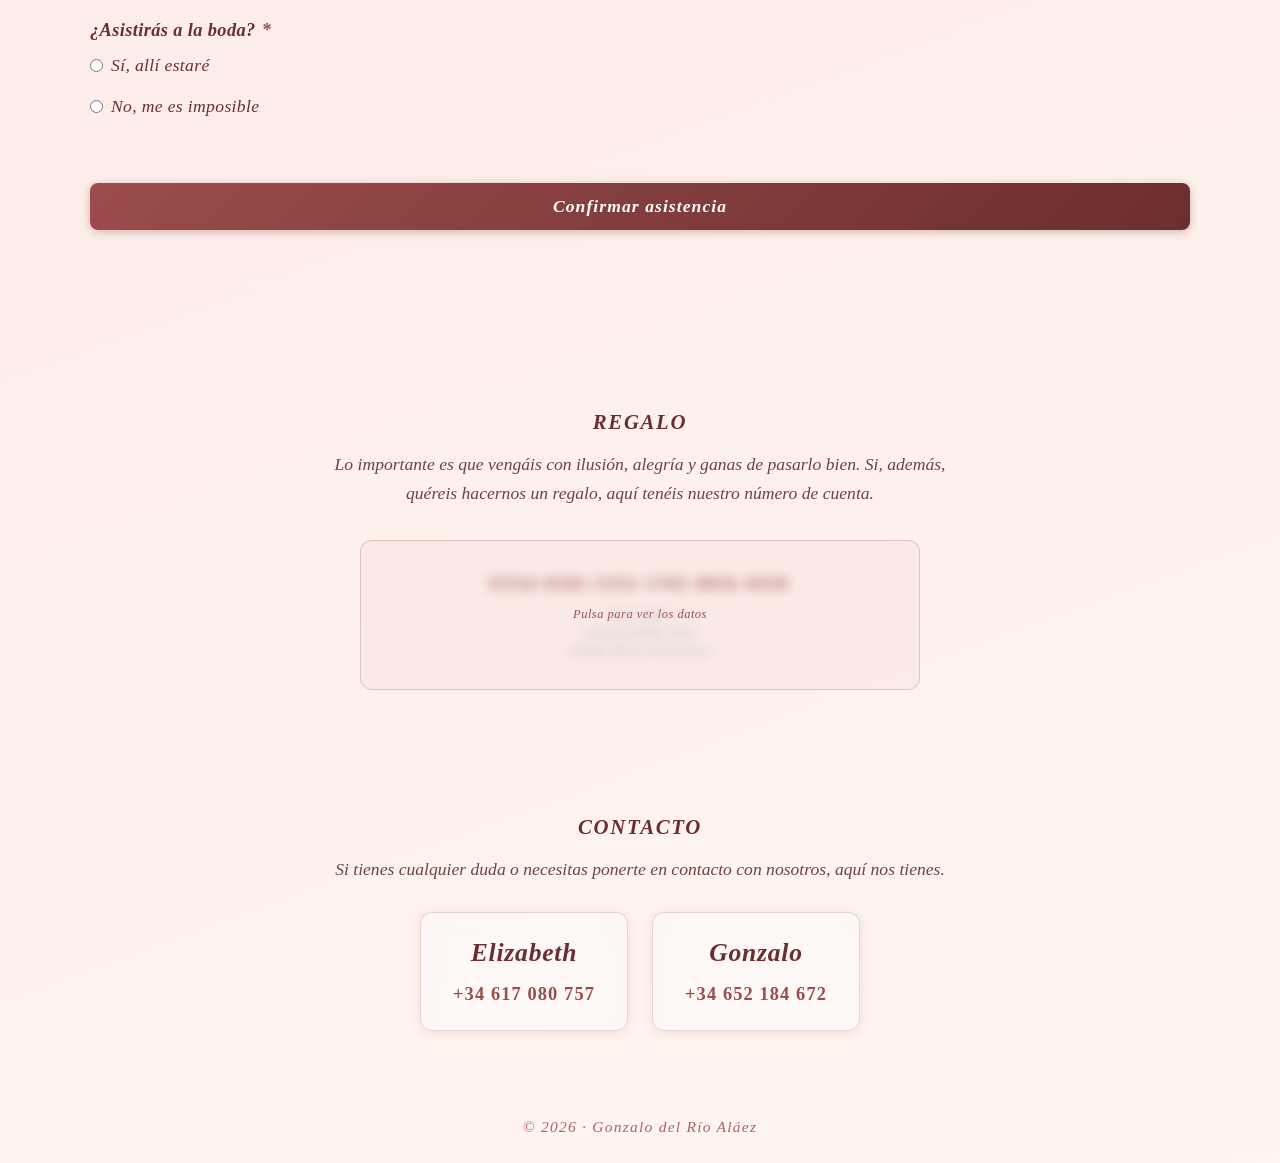
==== commit 478a0c70: "descripción del input email modificada" ====
--- a/main.html
+++ b/main.html
@@ -533,7 +533,7 @@
                     <!-- Siempre visible: email -->
                     <div class="form-group" id="group-email">
                         <label for="input-email">Email<span class="required-mark">*</span></label>
-                        <p class="field-hint">Necesario para poder modificar las respuestas después del envio</p>
+                        <p class="field-hint">Necesario para editar tu respuesta tras el envío</p>
                         <input type="email" id="input-email" name="entry.811946381" required autocomplete="email">
                         <span class="field-error" id="error-email">Introduce un email válido</span>
                     </div>
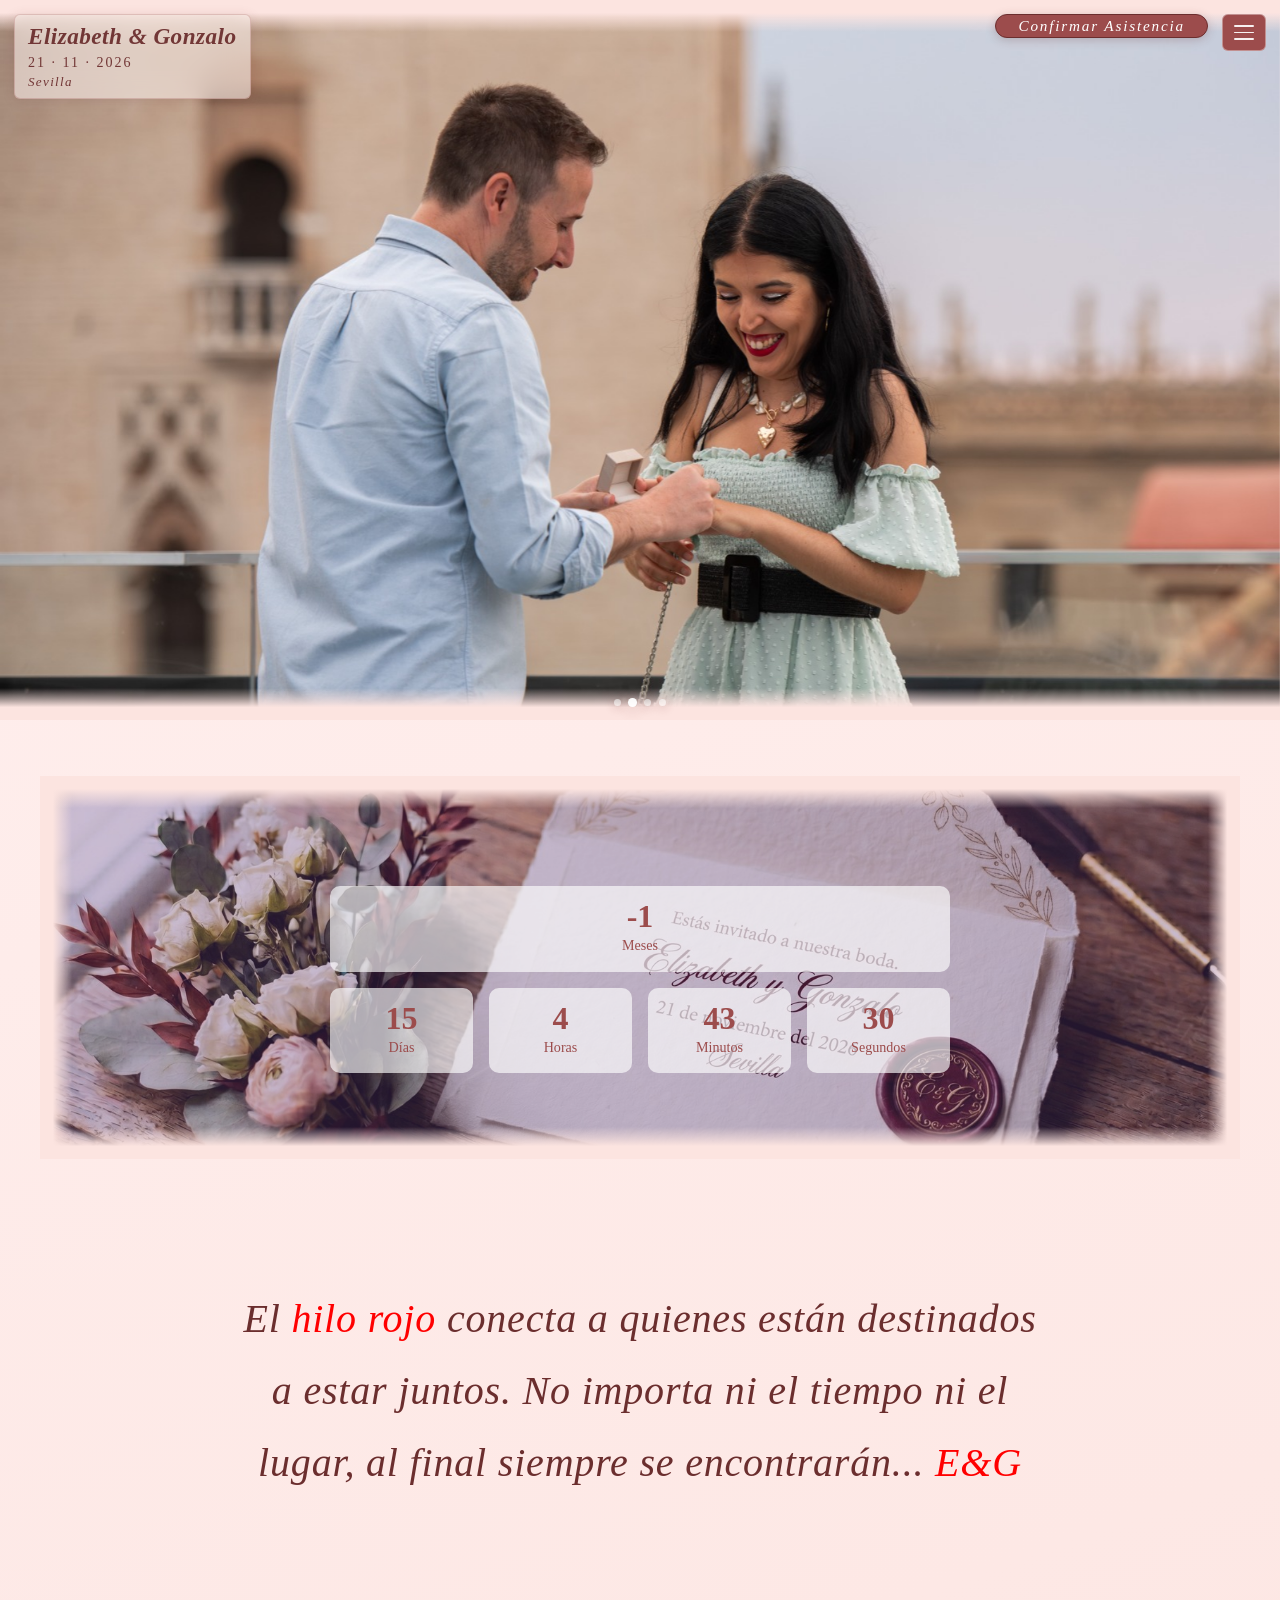
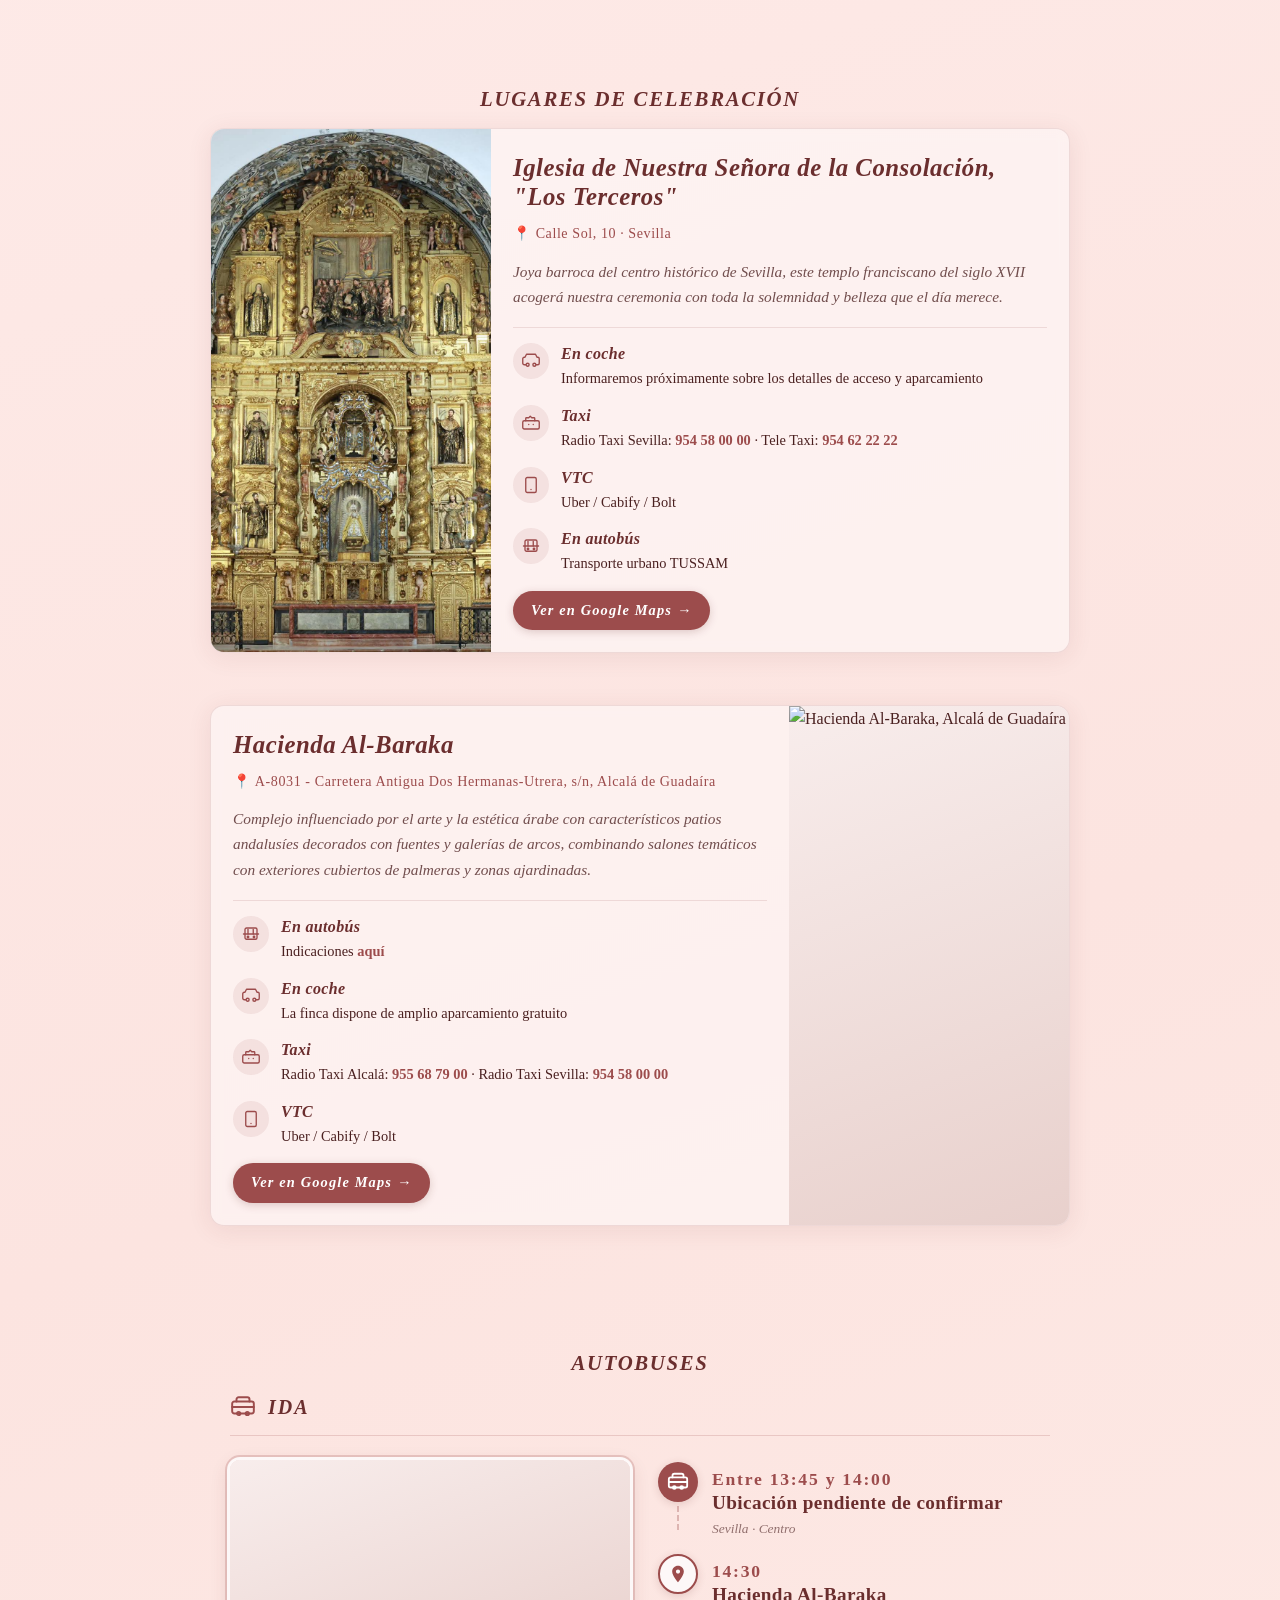
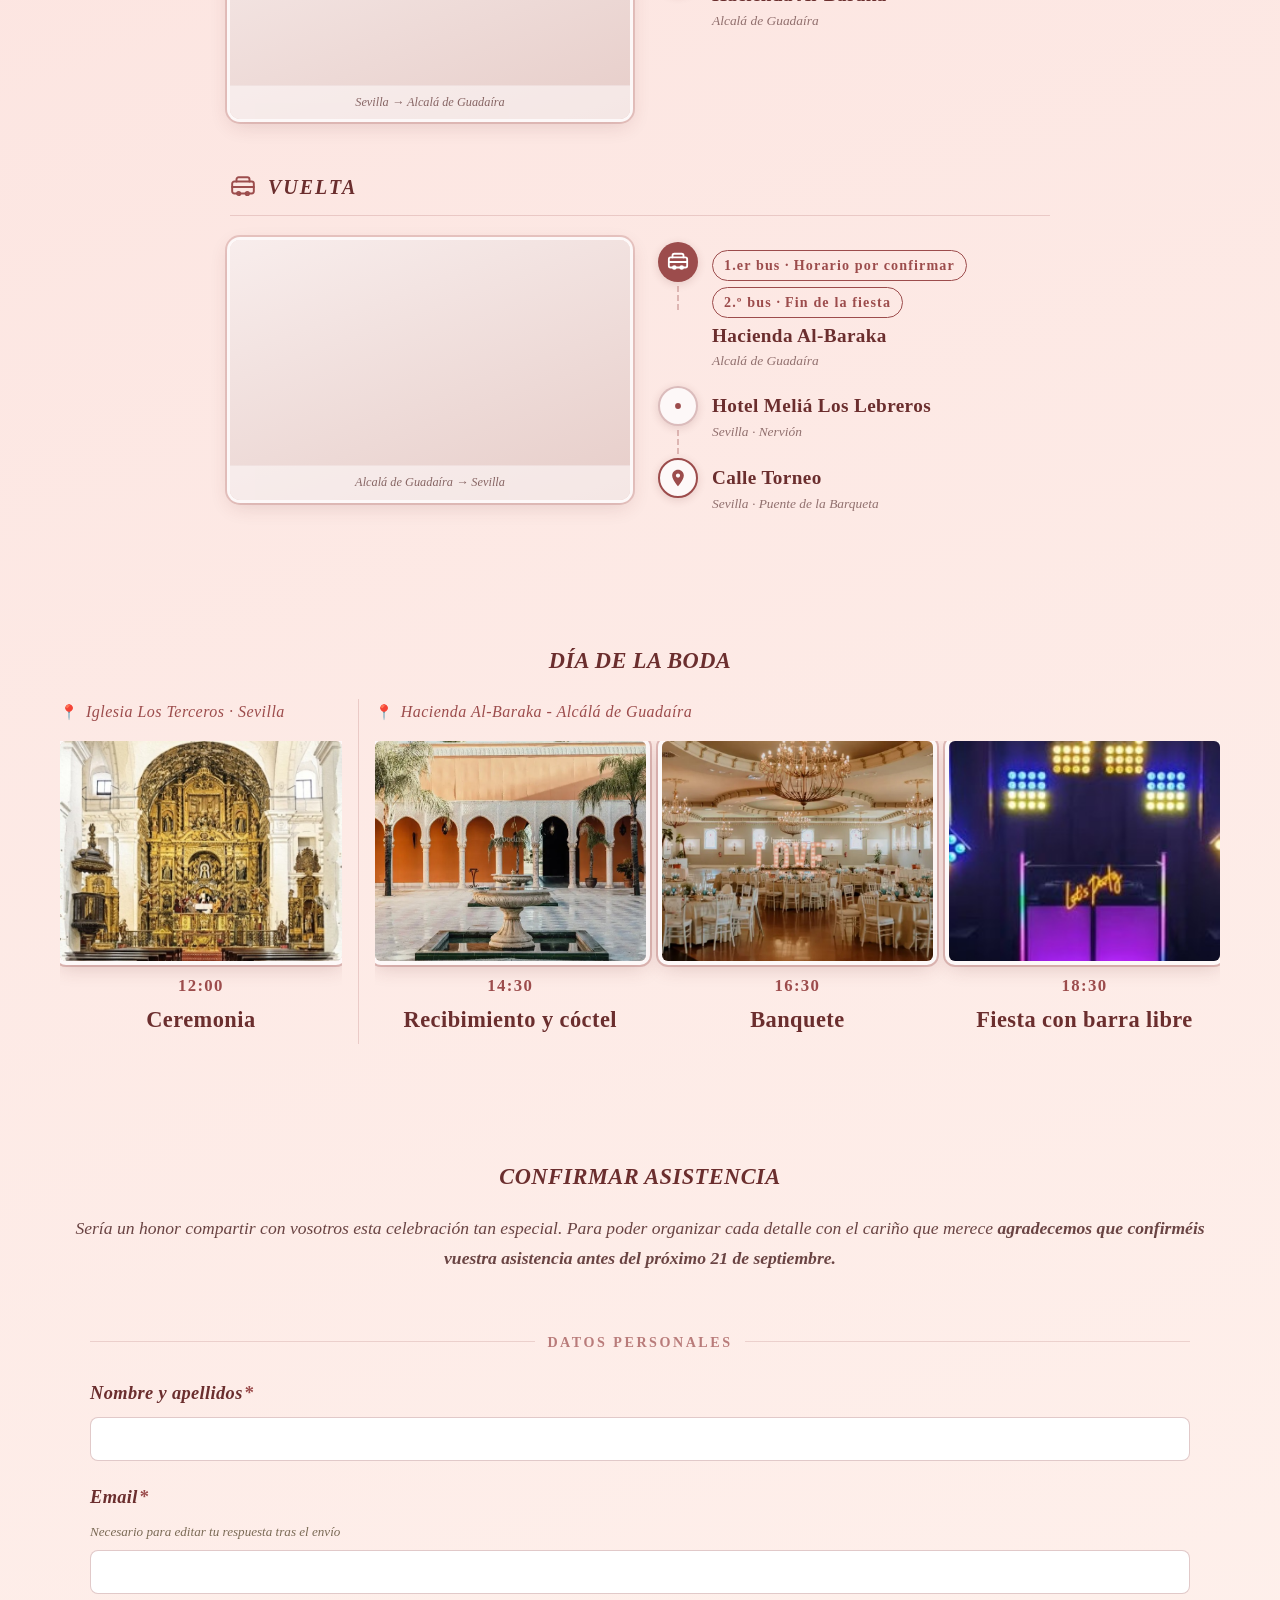
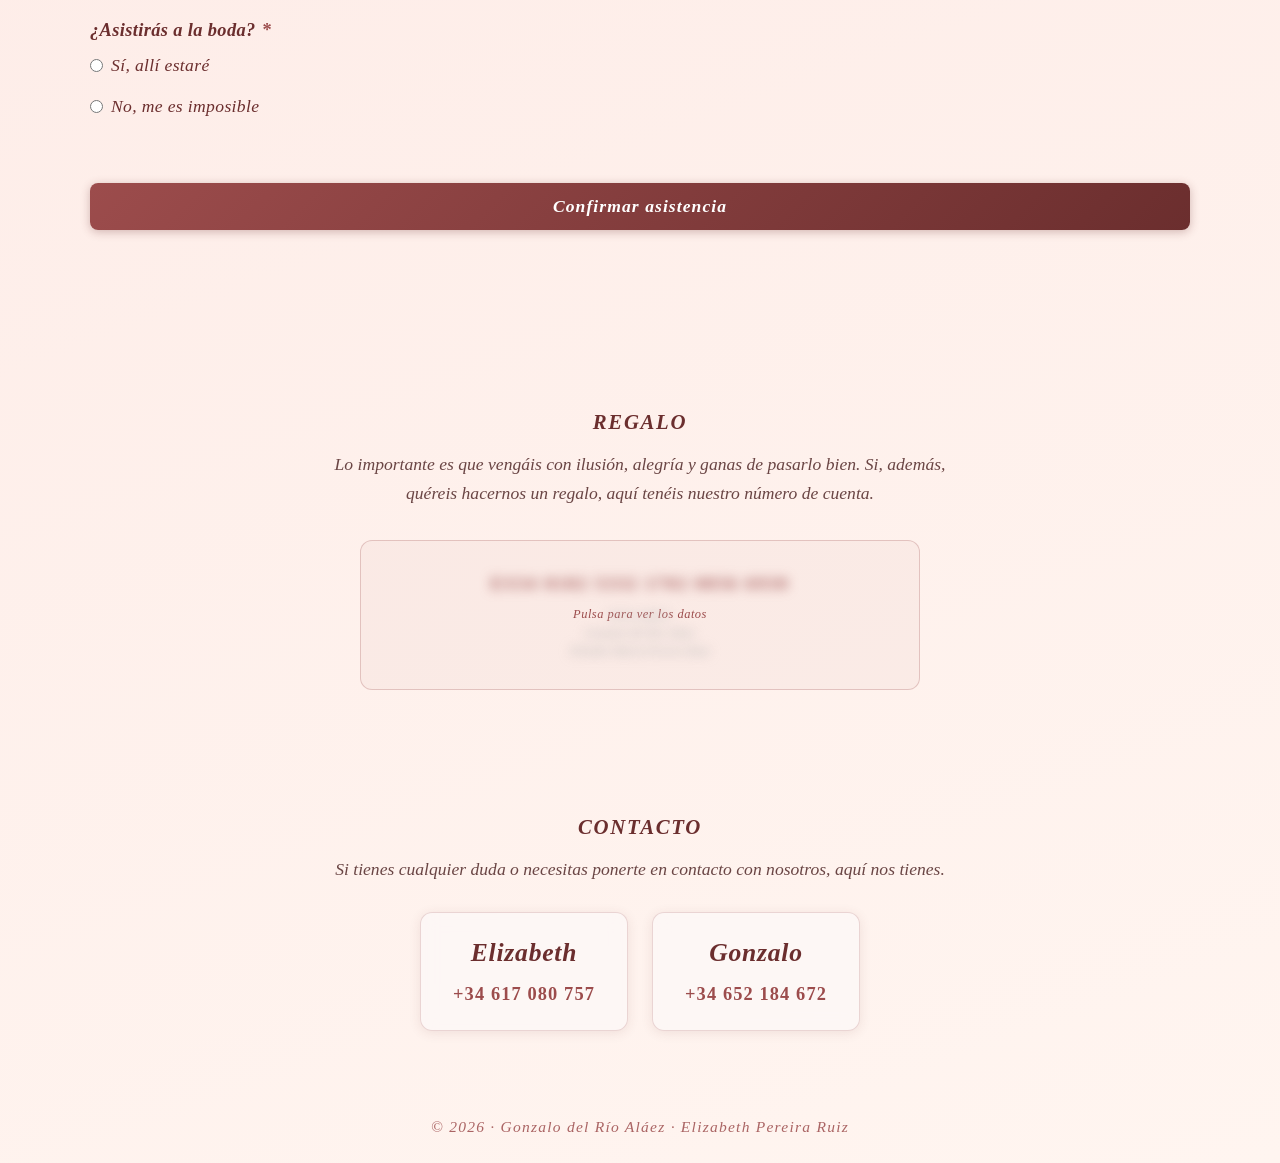
==== commit d978d604: "cambio de copyrigth" ====
--- a/main.html
+++ b/main.html
@@ -764,7 +764,7 @@
         </div>
     </section>
     <footer class="site-footer">
-        <p class="site-footer__copy">&copy; 2026 · Gonzalo del Río Aláez</p>
+        <p class="site-footer__copy">&copy; 2026 · Gonzalo del Río Aláez · Elizabeth Pereira Ruiz</p>
     </footer>
 
     <script src="js/main.js"></script>
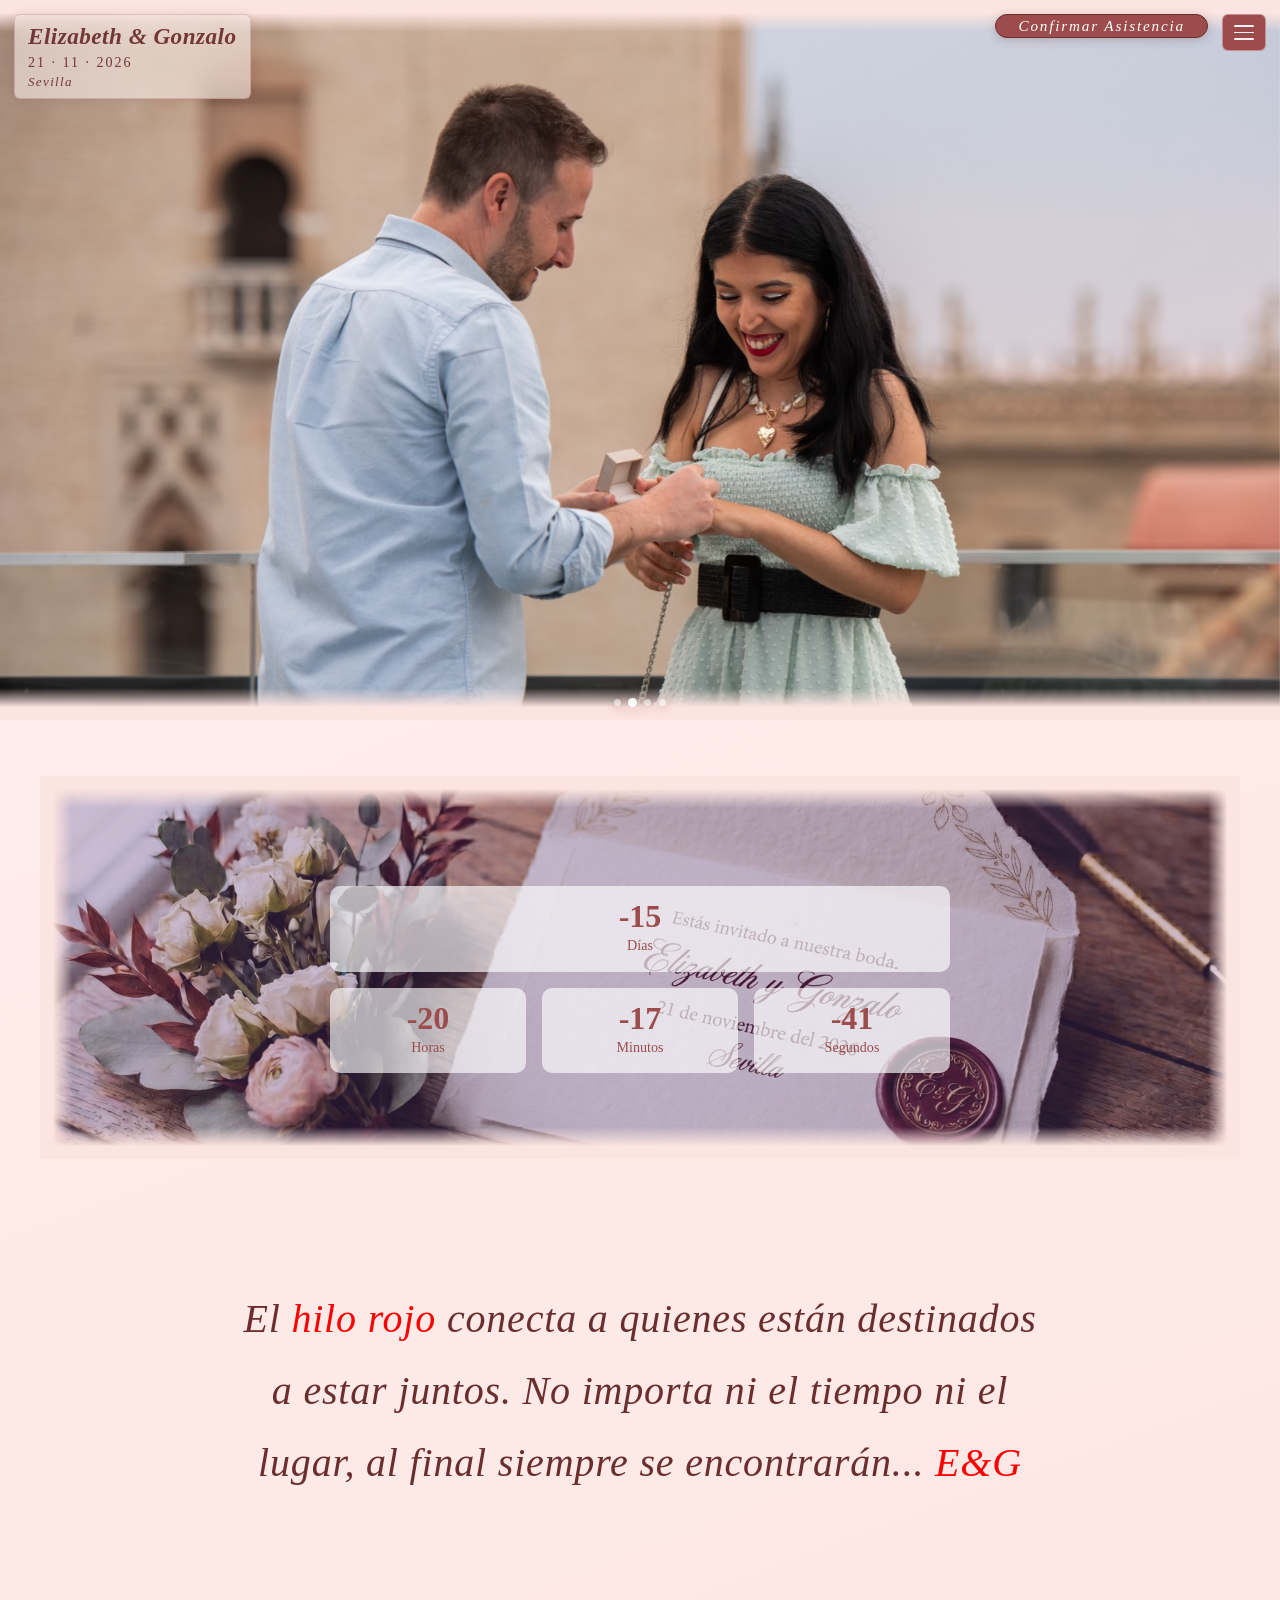
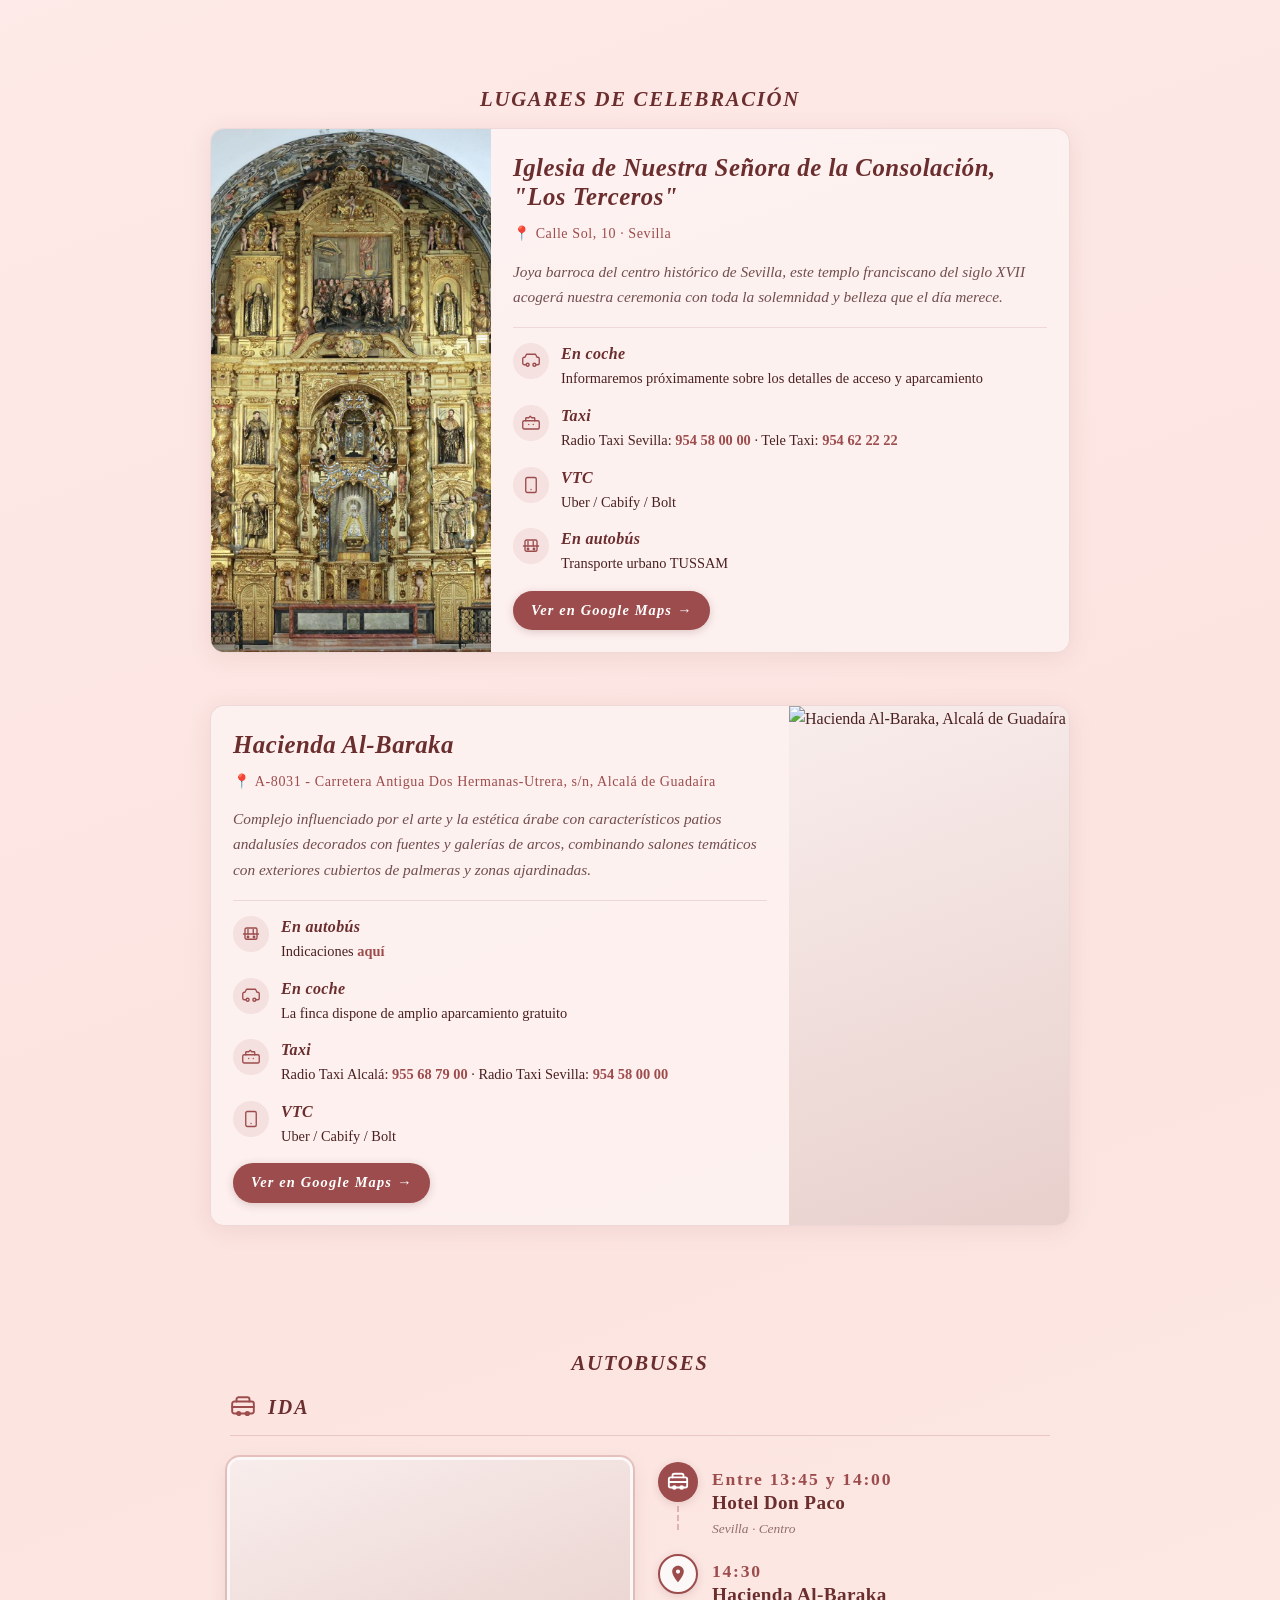
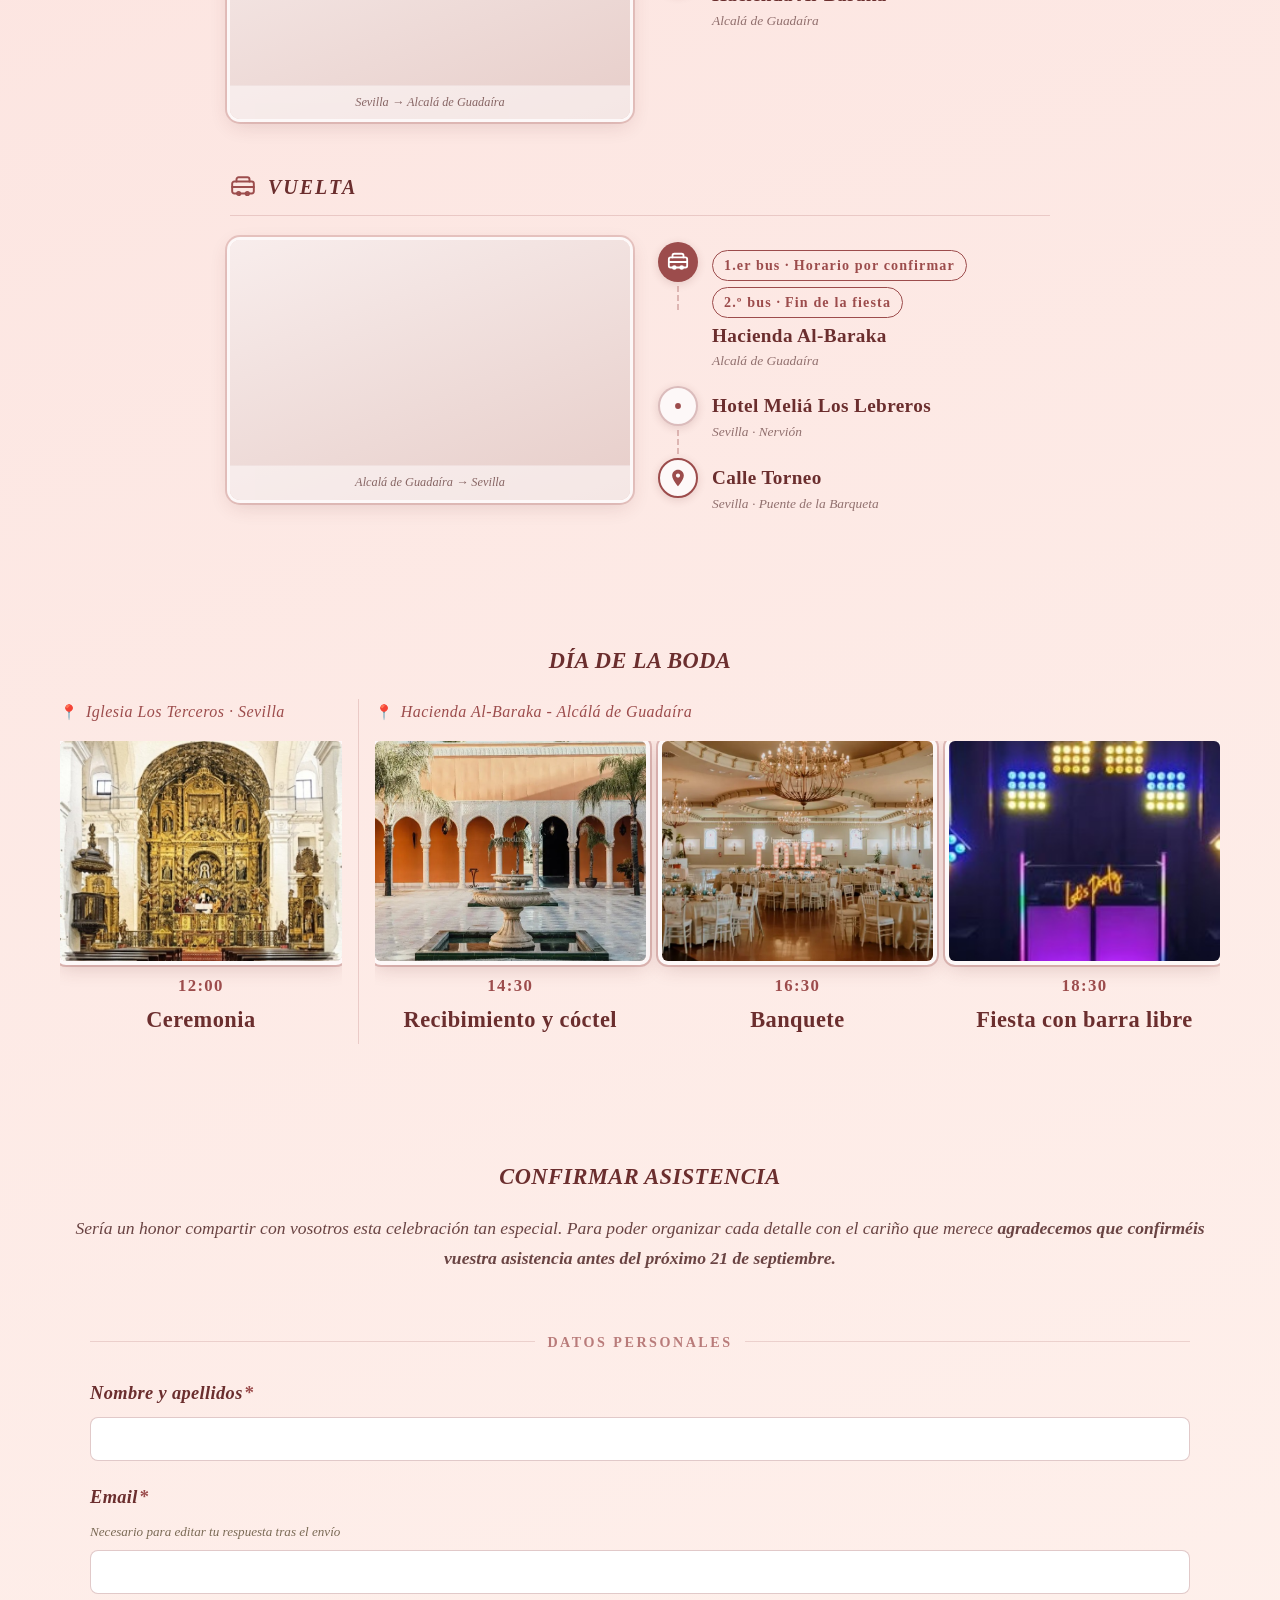
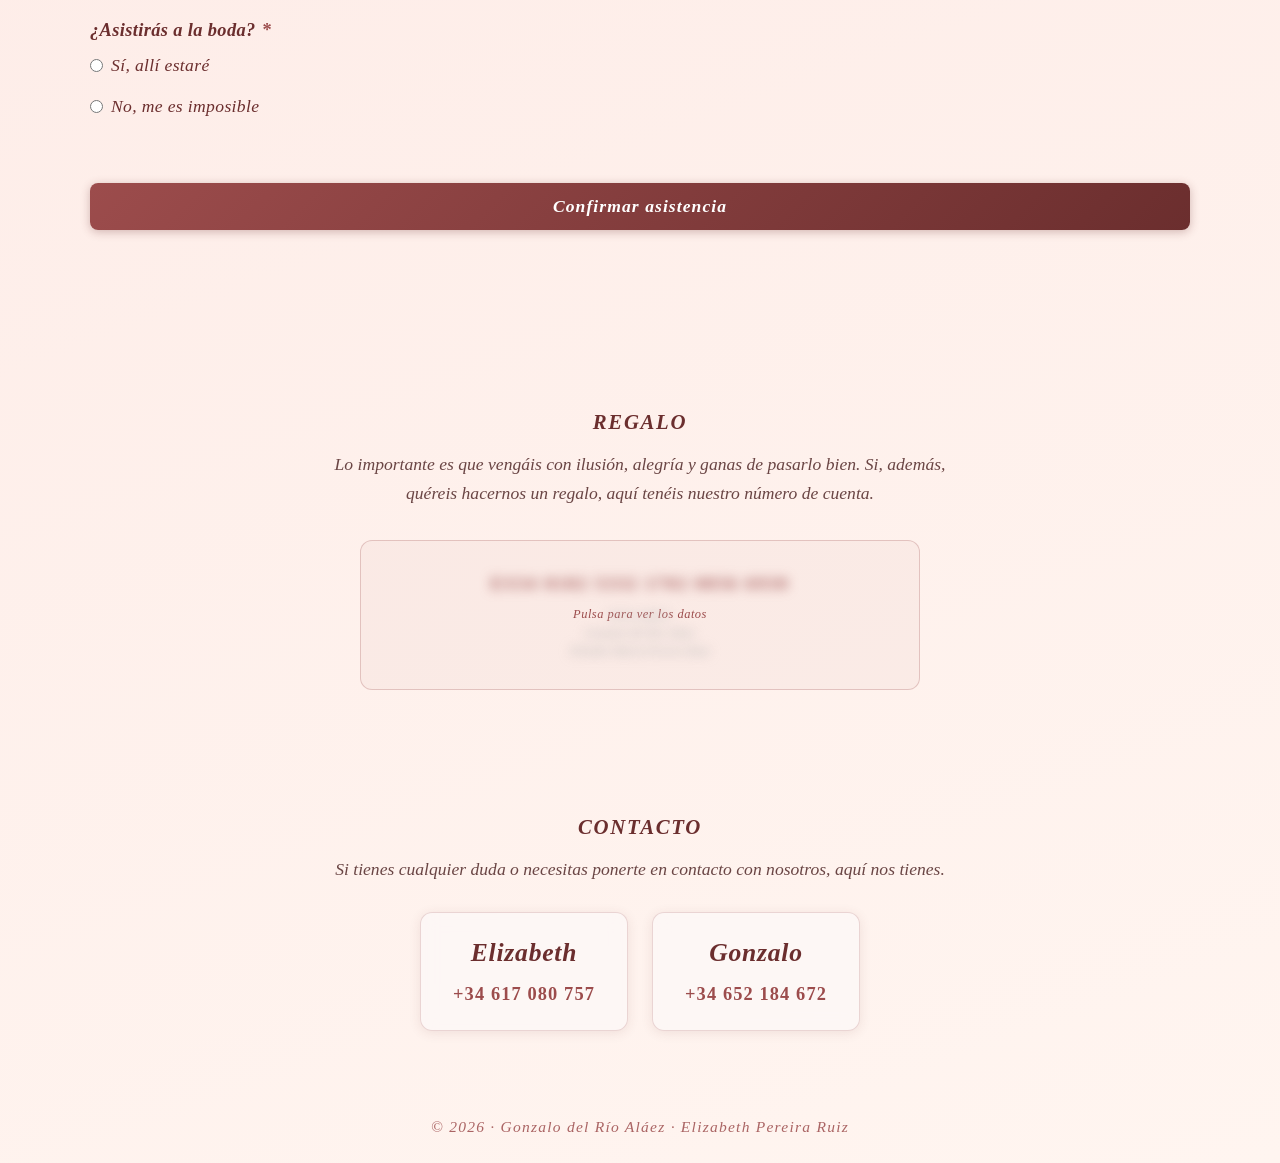
==== commit 903cad28: "cambio de autobús de ida y cambio en la cuena atrás quitando los meses" ====
--- a/main.html
+++ b/main.html
@@ -88,10 +88,6 @@
     <!-- Sección 1: Héroe con Countdown -->
     <section class="hero" id="countdown">
         <div class="countdown reveal-stagger">
-            <div class="countdown-item">
-                <div id="months">0</div>
-                <small>Meses</small>
-            </div>
             <div class="countdown-item">
                 <div id="days">0</div>
                 <small>Días</small>
@@ -340,7 +336,7 @@
                             </div>
                             <div class="bus-stop__content">
                                 <time class="bus-stop__time">Entre 13:45 y 14:00</time>
-                                <span class="bus-stop__name">Ubicación pendiente de confirmar</span>
+                                <span class="bus-stop__name">Hotel Don Paco</span>
                                 <span class="bus-stop__place">Sevilla · Centro</span>
                             </div>
                         </div>
--- a/css/main.css
+++ b/css/main.css
@@ -151,7 +151,7 @@
 
 .countdown {
     display: grid;
-    grid-template-columns: repeat(4, minmax(0, 1fr));
+    grid-template-columns: repeat(3, minmax(0, 1fr));
     gap: 12px;
     margin-top: 24px;
     width: min(560px, 100%);
@@ -159,7 +159,7 @@
 }
 
 .countdown .countdown-item:first-child {
-    grid-column: span 4;
+    grid-column: span 3;
 }
 
 .countdown-item {
@@ -930,7 +930,7 @@
     }
 
     .countdown {
-        grid-template-columns: repeat(4, minmax(0, 1fr));
+        grid-template-columns: repeat(3, minmax(0, 1fr));
         gap: 16px;
         width: min(620px, 100%);
     }
@@ -1951,4 +1951,3 @@
 .venue-card__img-wrap:not(:has(img[src$=".jpg"])):not(:has(img[src$=".jpeg"])):not(:has(img[src$=".png"])) {
     min-height: 220px;
 }
-
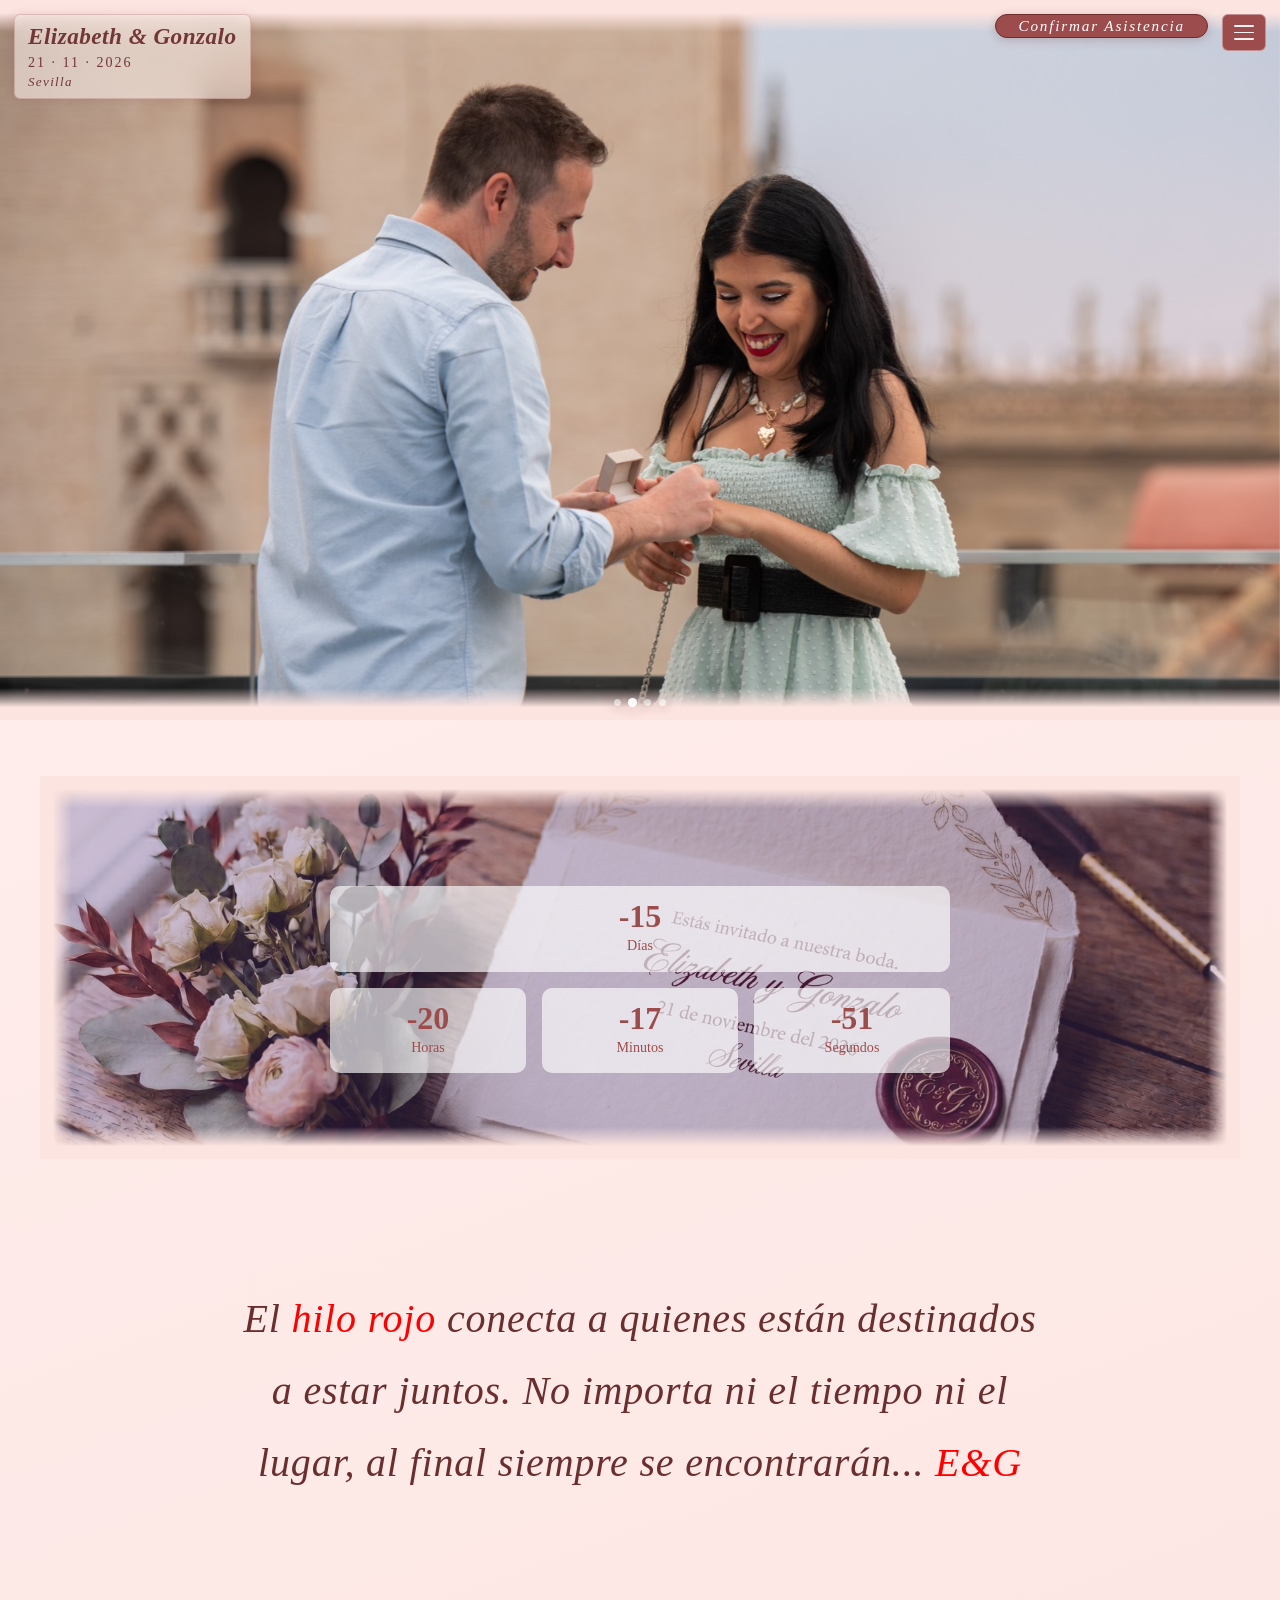
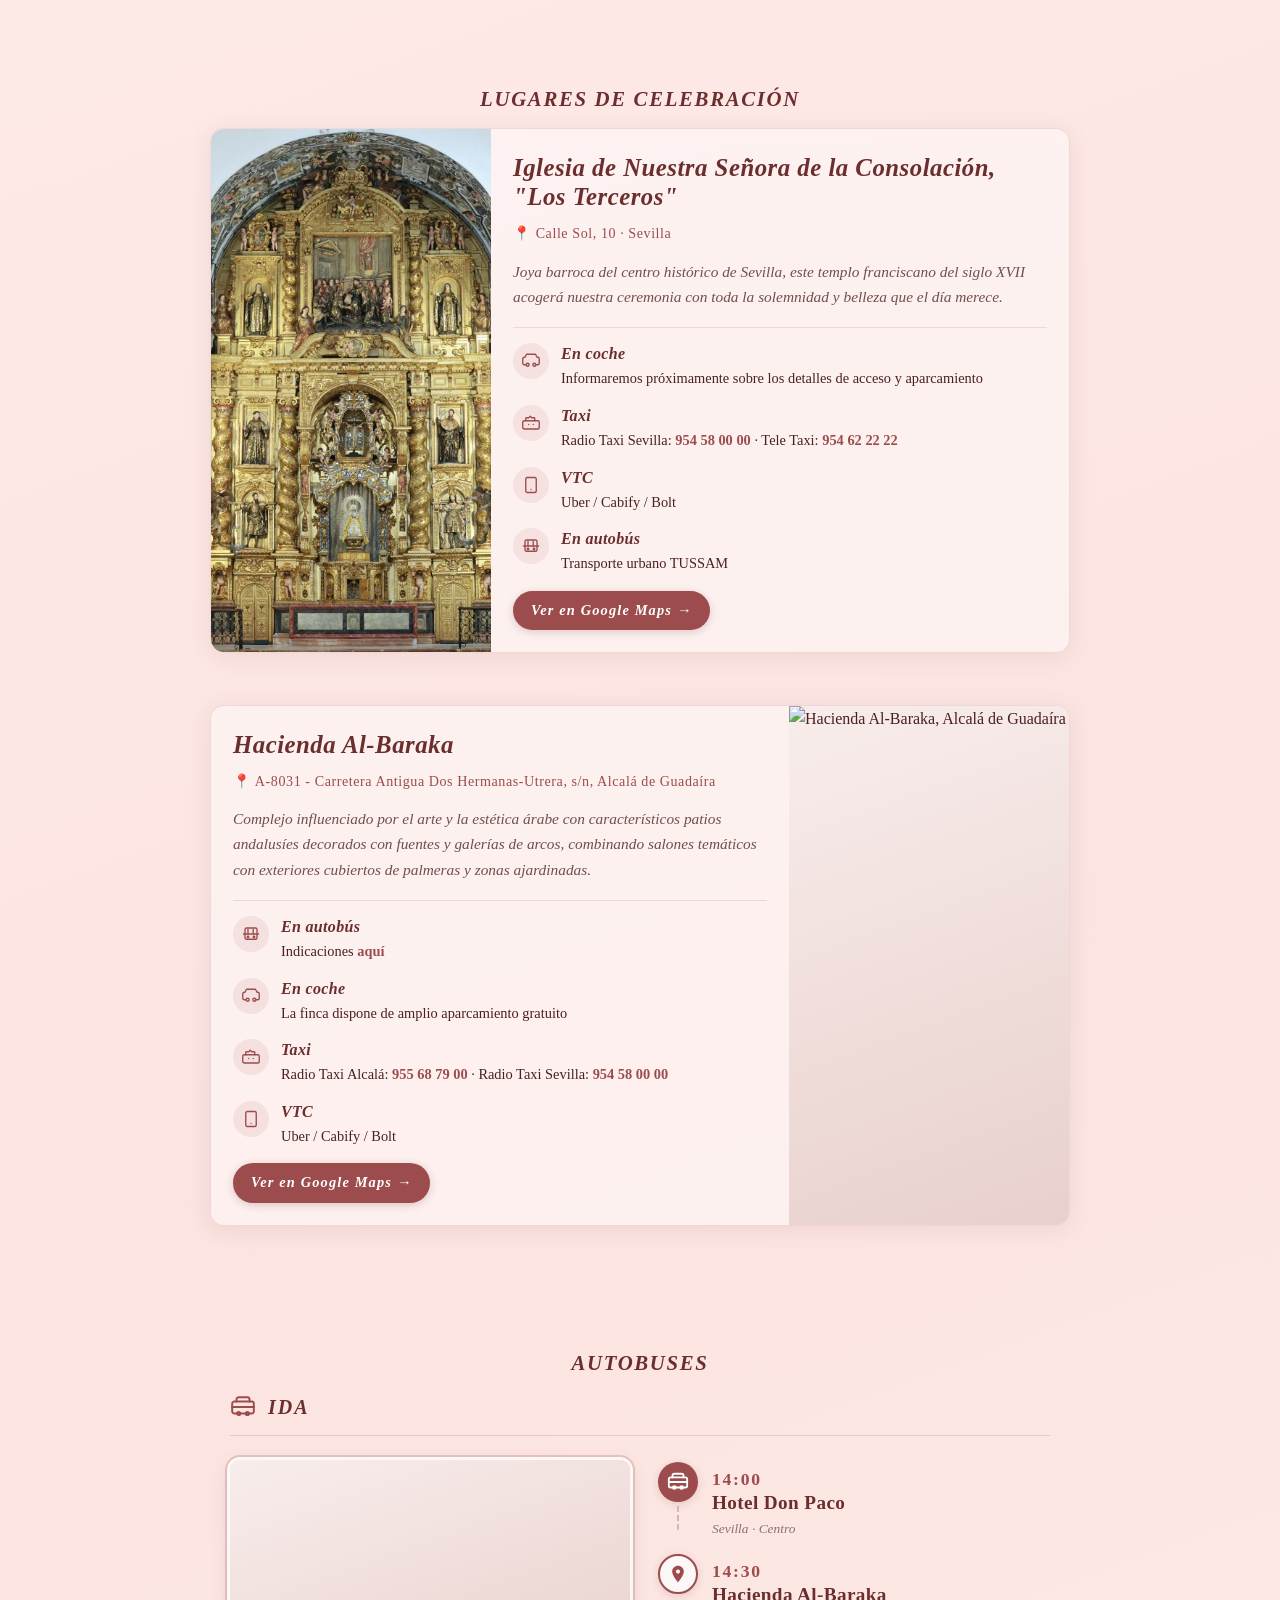
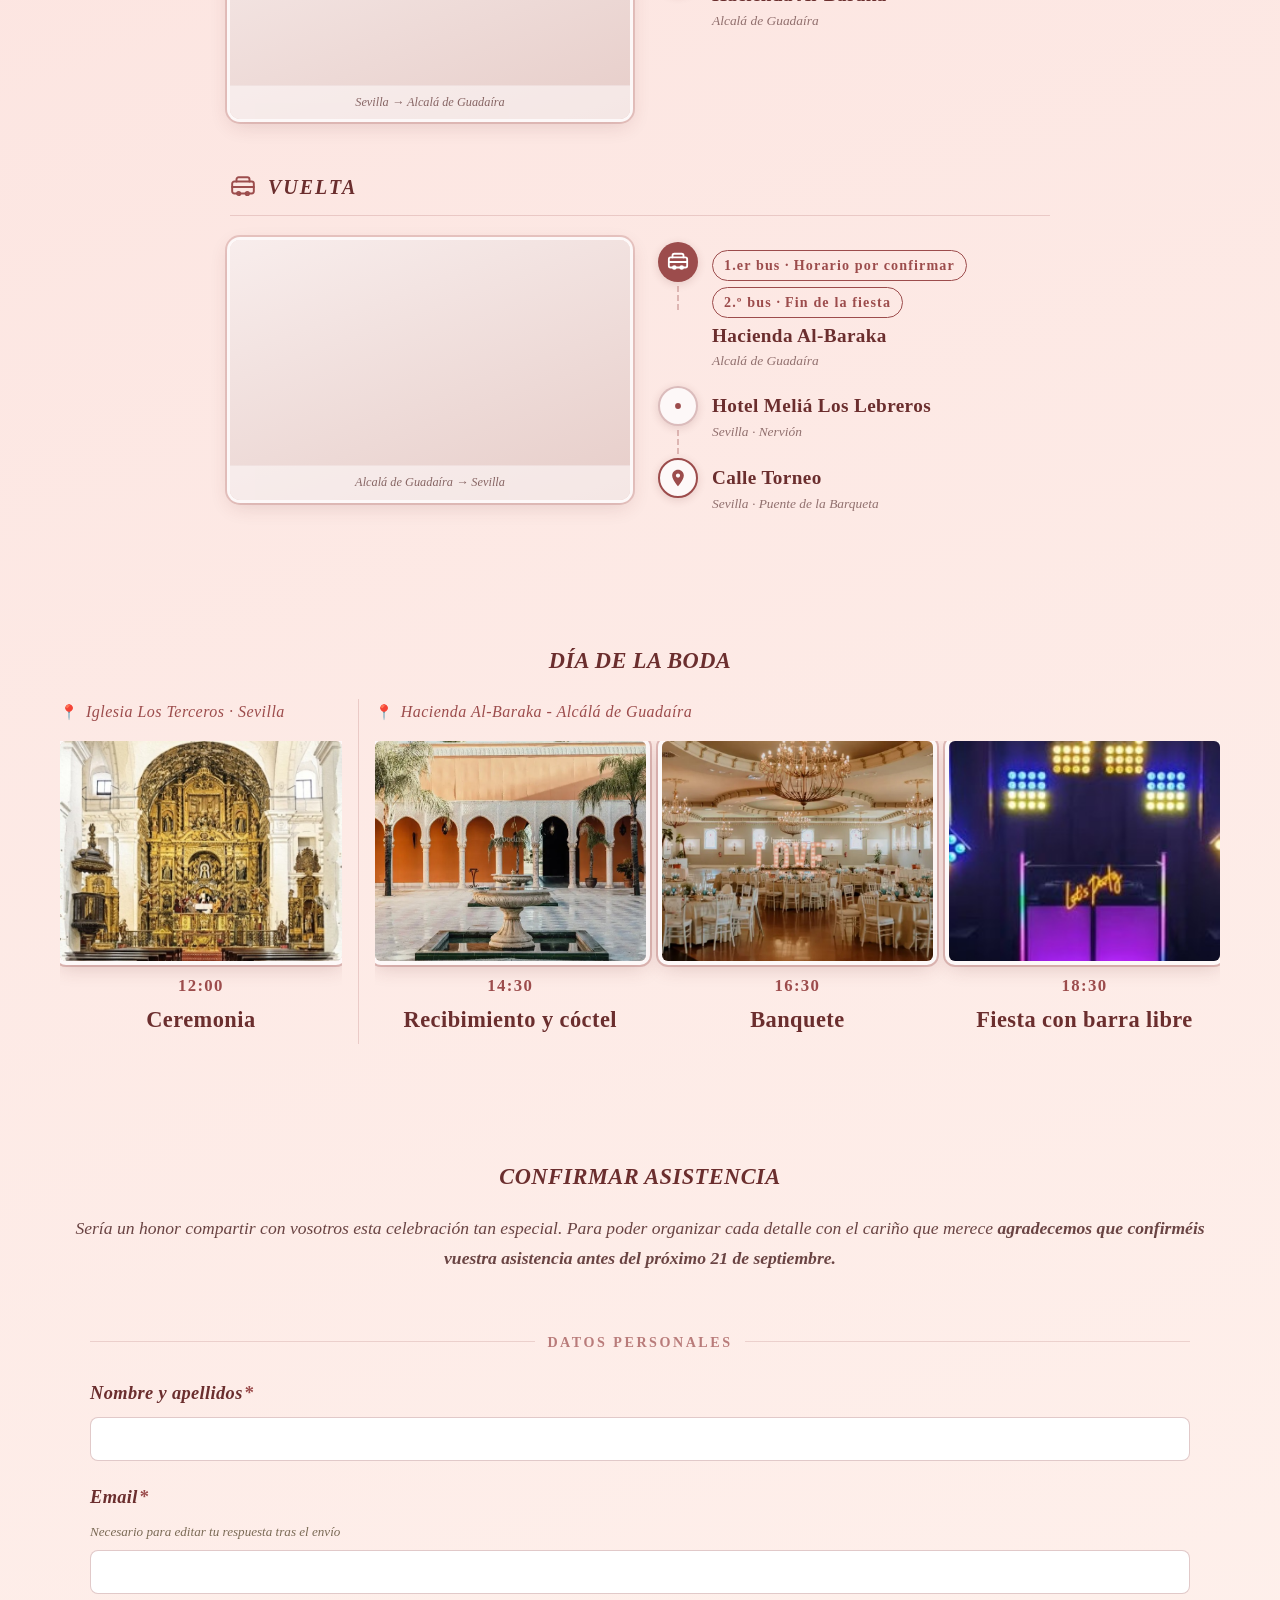
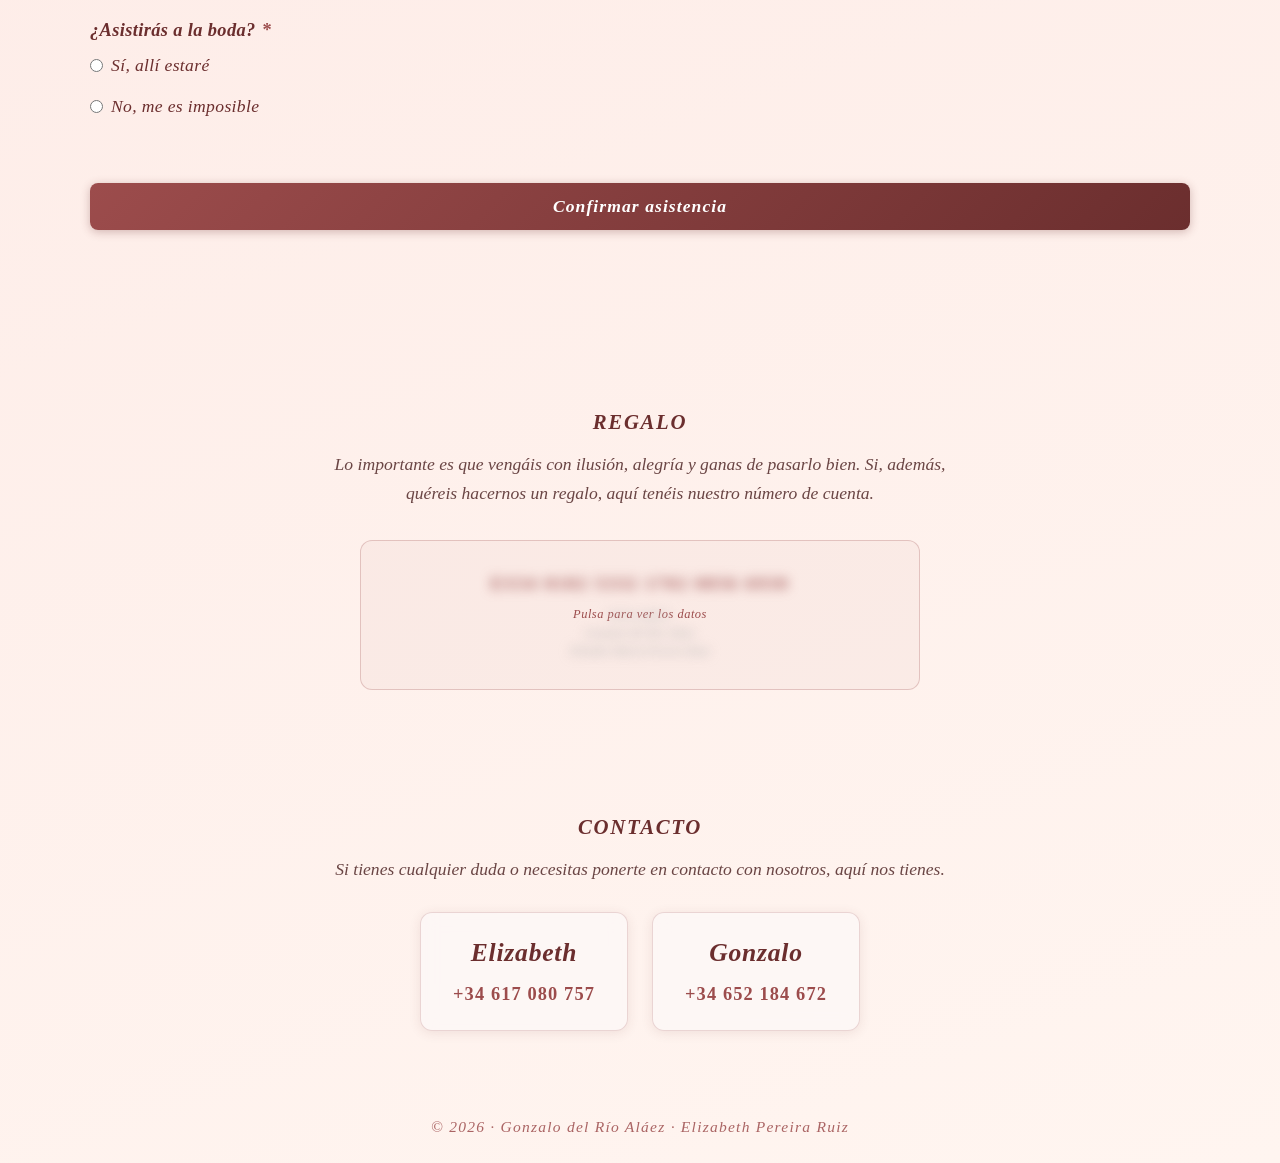
==== commit ede660a5: "Horario autobuses final" ====
--- a/main.html
+++ b/main.html
@@ -335,7 +335,7 @@
                                 <div class="bus-stop__line"></div>
                             </div>
                             <div class="bus-stop__content">
-                                <time class="bus-stop__time">Entre 13:45 y 14:00</time>
+                                <time class="bus-stop__time">14:00</time>
                                 <span class="bus-stop__name">Hotel Don Paco</span>
                                 <span class="bus-stop__place">Sevilla · Centro</span>
                             </div>
